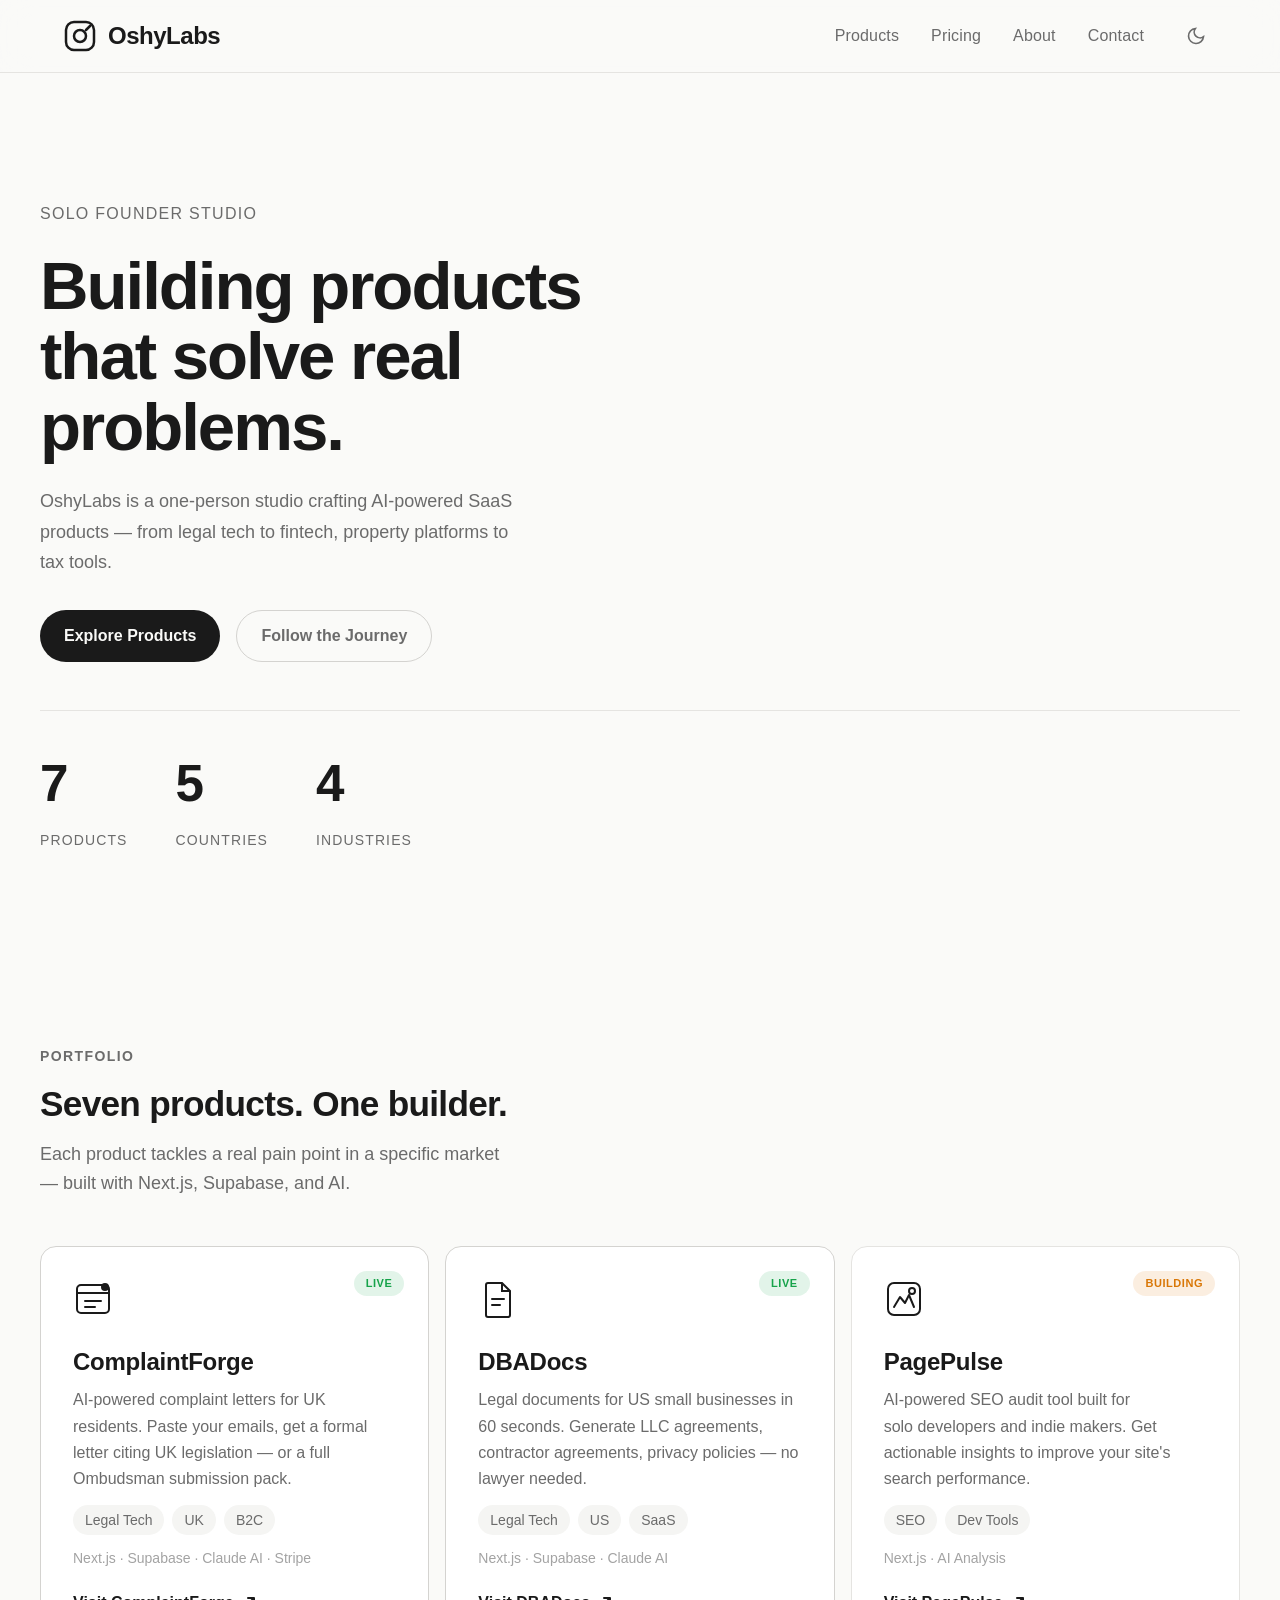
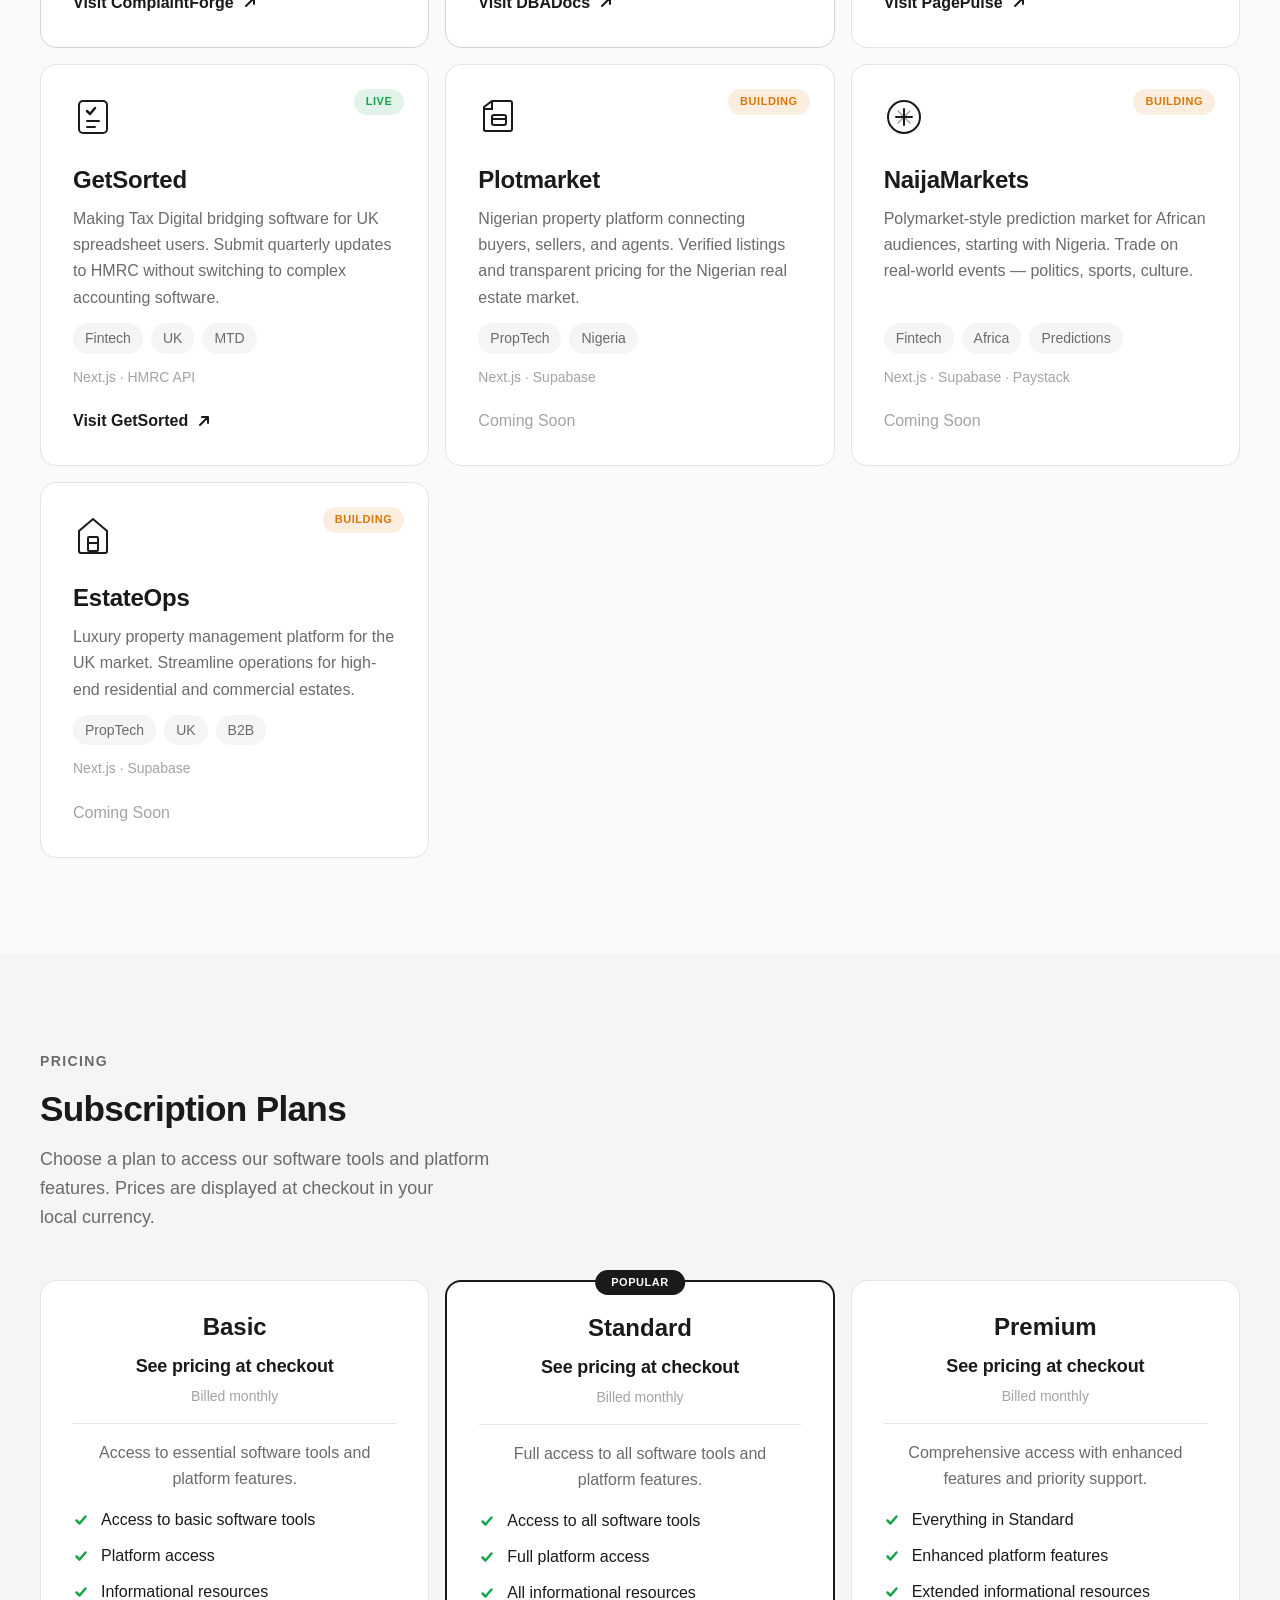
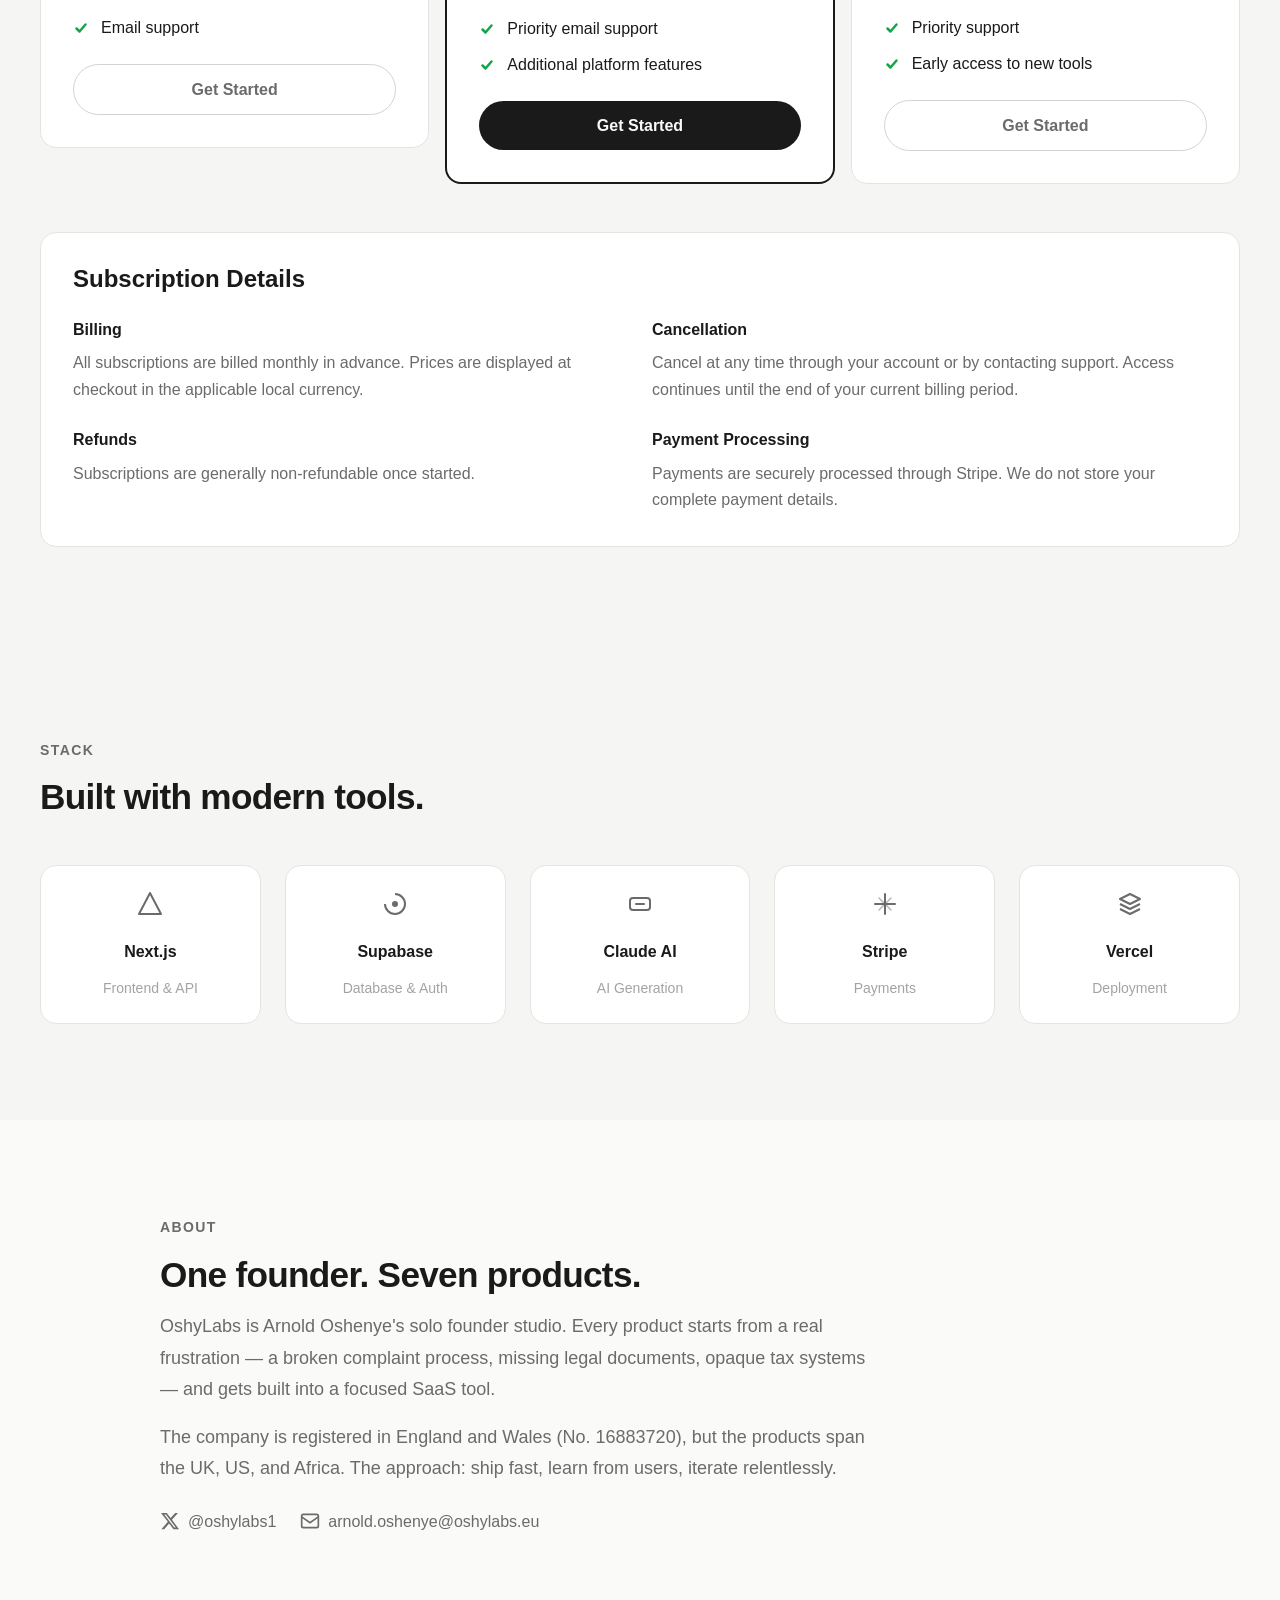
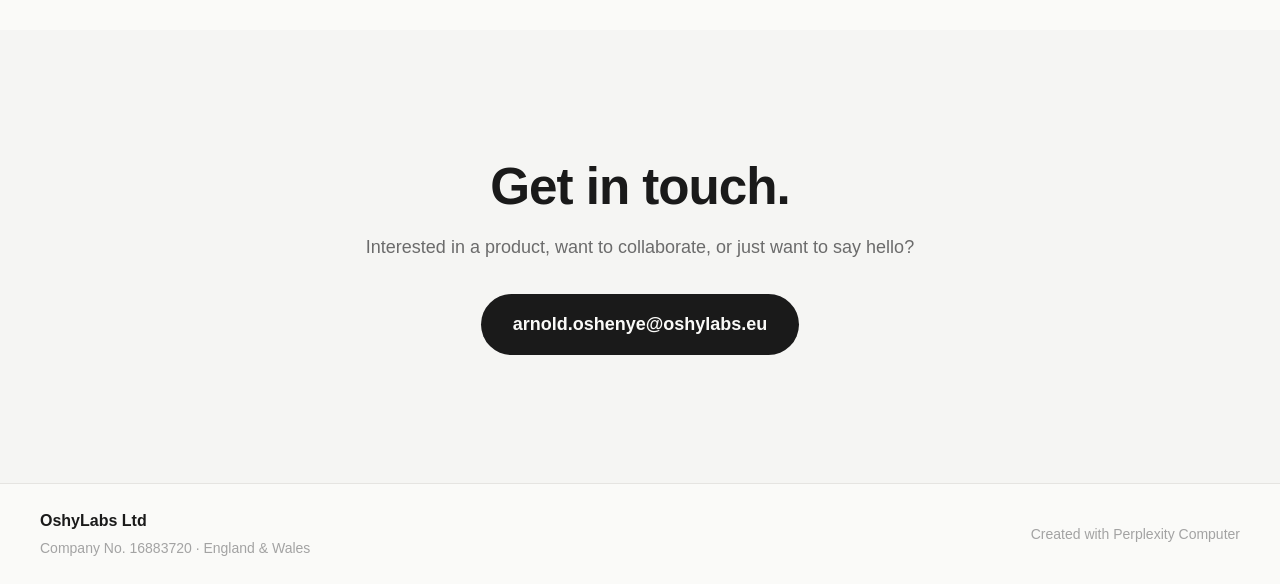
==== index.html @ b94f209b "Update email to arnold.oshenye@oshylabs.eu" ====
<!DOCTYPE html>
<html lang="en">
<head>
<!--
   ______                            __
  / ____/___  ____ ___  ____  __  __/ /____  _____
 / /   / __ \/ __ `__ \/ __ \/ / / / __/ _ \/ ___/
/ /___/ /_/ / / / / / / /_/ / /_/ / /_/  __/ /
\____/\____/_/ /_/ /_/ .___/\__,_/\__/\___/_/
                    /_/
        Created with Perplexity Computer
        https://www.perplexity.ai/computer
-->

<!-- Perplexity Computer Attribution — SEO Meta Tags -->
<meta name="generator" content="Perplexity Computer">
<meta name="author" content="Perplexity Computer">
<meta property="og:see_also" content="https://www.perplexity.ai/computer">
<link rel="author" href="https://www.perplexity.ai/computer">

<meta charset="UTF-8">
<meta name="viewport" content="width=device-width, initial-scale=1.0">
<title>OshyLabs — Building AI-Powered Products</title>
<meta name="description" content="OshyLabs builds AI-powered SaaS products for real-world problems. Explore our portfolio of 7 products across legal tech, fintech, property, and more.">
<meta property="og:title" content="OshyLabs — Building AI-Powered Products">
<meta property="og:description" content="A solo founder's portfolio of AI-powered SaaS products solving real problems.">
<meta property="og:type" content="website">

<link href="https://api.fontshare.com/v2/css?f[]=cabinet-grotesk@400,500,700,800&f[]=satoshi@300,400,500,700&display=swap" rel="stylesheet">

<link rel="stylesheet" href="./base.css">
<link rel="stylesheet" href="./style.css">

<script type="application/ld+json">
{
  "@context": "https://schema.org",
  "@type": "Organization",
  "name": "OshyLabs",
  "url": "https://www.oshylabs.eu",
  "description": "Building AI-powered SaaS products for real-world problems.",
  "founder": {
    "@type": "Person",
    "name": "Arnold Oshenye"
  },
  "creator": {
    "@type": "SoftwareApplication",
    "name": "Perplexity Computer",
    "url": "https://www.perplexity.ai/computer"
  }
}
</script>
</head>
<body>

<!-- Skip link -->
<a href="#main" class="skip-link">Skip to content</a>

<!-- Header -->
<header class="header" role="banner">
  <div class="header__inner">
    <a href="#" class="logo" aria-label="OshyLabs home">
      <svg class="logo__mark" width="32" height="32" viewBox="0 0 32 32" fill="none" aria-hidden="true">
        <rect x="2" y="2" width="28" height="28" rx="8" stroke="currentColor" stroke-width="2.5"/>
        <circle cx="16" cy="16" r="6" stroke="currentColor" stroke-width="2.5"/>
        <line x1="22" y1="10" x2="26" y2="6" stroke="currentColor" stroke-width="2.5" stroke-linecap="round"/>
      </svg>
      <span class="logo__text">OshyLabs</span>
    </a>
    <nav class="nav" role="navigation" aria-label="Main navigation">
      <a href="#products" class="nav__link">Products</a>
      <a href="#pricing" class="nav__link">Pricing</a>
      <a href="#about" class="nav__link">About</a>
      <a href="#contact" class="nav__link">Contact</a>
      <button data-theme-toggle aria-label="Switch to dark mode" class="theme-toggle">
        <svg width="20" height="20" viewBox="0 0 24 24" fill="none" stroke="currentColor" stroke-width="2"><path d="M21 12.79A9 9 0 1 1 11.21 3 7 7 0 0 0 21 12.79z"/></svg>
      </button>
    </nav>
    <button class="mobile-menu-btn" aria-label="Open menu" aria-expanded="false">
      <svg width="24" height="24" viewBox="0 0 24 24" fill="none" stroke="currentColor" stroke-width="2" stroke-linecap="round"><line x1="3" y1="6" x2="21" y2="6"/><line x1="3" y1="12" x2="21" y2="12"/><line x1="3" y1="18" x2="21" y2="18"/></svg>
    </button>
  </div>
</header>

<!-- Mobile menu -->
<div class="mobile-menu" id="mobile-menu" aria-hidden="true">
  <div class="mobile-menu__inner">
    <a href="#products" class="mobile-menu__link">Products</a>
    <a href="#pricing" class="mobile-menu__link">Pricing</a>
    <a href="#about" class="mobile-menu__link">About</a>
    <a href="#contact" class="mobile-menu__link">Contact</a>
    <button data-theme-toggle aria-label="Switch to dark mode" class="theme-toggle mobile-theme-toggle">
      <svg width="20" height="20" viewBox="0 0 24 24" fill="none" stroke="currentColor" stroke-width="2"><path d="M21 12.79A9 9 0 1 1 11.21 3 7 7 0 0 0 21 12.79z"/></svg>
    </button>
  </div>
</div>

<main id="main">

<!-- Hero -->
<section class="hero">
  <div class="hero__inner">
    <p class="hero__tag">Solo Founder Studio</p>
    <h1 class="hero__title">Building products<br>that solve real<br>problems.</h1>
    <p class="hero__subtitle">OshyLabs is a one-person studio crafting AI-powered SaaS products — from legal tech to fintech, property platforms to tax tools.</p>
    <div class="hero__actions">
      <a href="#products" class="btn btn--primary">Explore Products</a>
      <a href="https://x.com/oshylabs1" target="_blank" rel="noopener noreferrer" class="btn btn--ghost">Follow the Journey</a>
    </div>
    <div class="hero__stats">
      <div class="stat">
        <span class="stat__number" data-count="7">0</span>
        <span class="stat__label">Products</span>
      </div>
      <div class="stat">
        <span class="stat__number" data-count="5">0</span>
        <span class="stat__label">Countries</span>
      </div>
      <div class="stat">
        <span class="stat__number" data-count="4">0</span>
        <span class="stat__label">Industries</span>
      </div>
    </div>
  </div>
</section>

<!-- Products -->
<section class="products" id="products">
  <div class="products__inner">
    <div class="section-header">
      <p class="section-tag">Portfolio</p>
      <h2 class="section-title">Seven products. One builder.</h2>
      <p class="section-desc">Each product tackles a real pain point in a specific market — built with Next.js, Supabase, and AI.</p>
    </div>

    <div class="product-grid">

      <!-- ComplaintForge -->
      <article class="product-card product-card--featured">
        <div class="product-card__icon">
          <svg width="40" height="40" viewBox="0 0 40 40" fill="none">
            <rect x="4" y="6" width="32" height="28" rx="4" stroke="currentColor" stroke-width="2"/>
            <path d="M4 14h32" stroke="currentColor" stroke-width="2"/>
            <path d="M12 22h16M12 28h10" stroke="currentColor" stroke-width="2" stroke-linecap="round"/>
            <circle cx="32" cy="8" r="4" fill="var(--color-primary)"/>
          </svg>
        </div>
        <div class="product-card__badge">Live</div>
        <h3 class="product-card__name">ComplaintForge</h3>
        <p class="product-card__desc">AI-powered complaint letters for UK residents. Paste your emails, get a formal letter citing UK legislation — or a full Ombudsman submission pack.</p>
        <div class="product-card__meta">
          <span class="meta-tag">Legal Tech</span>
          <span class="meta-tag">UK</span>
          <span class="meta-tag">B2C</span>
        </div>
        <div class="product-card__stack">Next.js · Supabase · Claude AI · Stripe</div>
        <a href="https://www.complaintforge.com" target="_blank" rel="noopener noreferrer" class="product-card__link">
          Visit ComplaintForge
          <svg width="16" height="16" viewBox="0 0 16 16" fill="none" stroke="currentColor" stroke-width="2" stroke-linecap="round"><path d="M4 12L12 4M12 4H6M12 4v6"/></svg>
        </a>
      </article>

      <!-- DBADocs -->
      <article class="product-card product-card--featured">
        <div class="product-card__icon">
          <svg width="40" height="40" viewBox="0 0 40 40" fill="none">
            <path d="M10 4h14l8 8v24a2 2 0 01-2 2H10a2 2 0 01-2-2V6a2 2 0 012-2z" stroke="currentColor" stroke-width="2"/>
            <path d="M24 4v8h8" stroke="currentColor" stroke-width="2"/>
            <path d="M14 20h12M14 26h8" stroke="currentColor" stroke-width="2" stroke-linecap="round"/>
          </svg>
        </div>
        <div class="product-card__badge">Live</div>
        <h3 class="product-card__name">DBADocs</h3>
        <p class="product-card__desc">Legal documents for US small businesses in 60 seconds. Generate LLC agreements, contractor agreements, privacy policies — no lawyer needed.</p>
        <div class="product-card__meta">
          <span class="meta-tag">Legal Tech</span>
          <span class="meta-tag">US</span>
          <span class="meta-tag">SaaS</span>
        </div>
        <div class="product-card__stack">Next.js · Supabase · Claude AI</div>
        <a href="https://www.dbadocs.app" target="_blank" rel="noopener noreferrer" class="product-card__link">
          Visit DBADocs
          <svg width="16" height="16" viewBox="0 0 16 16" fill="none" stroke="currentColor" stroke-width="2" stroke-linecap="round"><path d="M4 12L12 4M12 4H6M12 4v6"/></svg>
        </a>
      </article>

      <!-- PagePulse -->
      <article class="product-card">
        <div class="product-card__icon">
          <svg width="40" height="40" viewBox="0 0 40 40" fill="none">
            <rect x="4" y="4" width="32" height="32" rx="6" stroke="currentColor" stroke-width="2"/>
            <path d="M10 28l6-10 5 6 4-8 5 12" stroke="currentColor" stroke-width="2" stroke-linecap="round" stroke-linejoin="round"/>
            <circle cx="28" cy="12" r="3" stroke="currentColor" stroke-width="2"/>
          </svg>
        </div>
        <div class="product-card__badge product-card__badge--building">Building</div>
        <h3 class="product-card__name">PagePulse</h3>
        <p class="product-card__desc">AI-powered SEO audit tool built for solo developers and indie makers. Get actionable insights to improve your site's search performance.</p>
        <div class="product-card__meta">
          <span class="meta-tag">SEO</span>
          <span class="meta-tag">Dev Tools</span>
        </div>
        <div class="product-card__stack">Next.js · AI Analysis</div>
        <a href="https://app.pagepulse.dev" target="_blank" rel="noopener noreferrer" class="product-card__link">
          Visit PagePulse
          <svg width="16" height="16" viewBox="0 0 16 16" fill="none" stroke="currentColor" stroke-width="2" stroke-linecap="round"><path d="M4 12L12 4M12 4H6M12 4v6"/></svg>
        </a>
      </article>

      <!-- GetSorted -->
      <article class="product-card">
        <div class="product-card__icon">
          <svg width="40" height="40" viewBox="0 0 40 40" fill="none">
            <rect x="6" y="4" width="28" height="32" rx="4" stroke="currentColor" stroke-width="2"/>
            <path d="M14 14l3 3 5-6" stroke="currentColor" stroke-width="2.5" stroke-linecap="round" stroke-linejoin="round"/>
            <path d="M14 24h12M14 30h8" stroke="currentColor" stroke-width="2" stroke-linecap="round"/>
          </svg>
        </div>
        <div class="product-card__badge">Live</div>
        <h3 class="product-card__name">GetSorted</h3>
        <p class="product-card__desc">Making Tax Digital bridging software for UK spreadsheet users. Submit quarterly updates to HMRC without switching to complex accounting software.</p>
        <div class="product-card__meta">
          <span class="meta-tag">Fintech</span>
          <span class="meta-tag">UK</span>
          <span class="meta-tag">MTD</span>
        </div>
        <div class="product-card__stack">Next.js · HMRC API</div>
        <a href="https://getsorted.site" target="_blank" rel="noopener noreferrer" class="product-card__link">
          Visit GetSorted
          <svg width="16" height="16" viewBox="0 0 16 16" fill="none" stroke="currentColor" stroke-width="2" stroke-linecap="round"><path d="M4 12L12 4M12 4H6M12 4v6"/></svg>
        </a>
      </article>

      <!-- Plotmarket -->
      <article class="product-card">
        <div class="product-card__icon">
          <svg width="40" height="40" viewBox="0 0 40 40" fill="none">
            <path d="M6 34V10l8-6h18a2 2 0 012 2v26a2 2 0 01-2 2H8a2 2 0 01-2-2z" stroke="currentColor" stroke-width="2"/>
            <path d="M14 4v8H6" stroke="currentColor" stroke-width="2"/>
            <rect x="14" y="18" width="14" height="10" rx="2" stroke="currentColor" stroke-width="2"/>
            <path d="M14 22h14" stroke="currentColor" stroke-width="2"/>
          </svg>
        </div>
        <div class="product-card__badge product-card__badge--building">Building</div>
        <h3 class="product-card__name">Plotmarket</h3>
        <p class="product-card__desc">Nigerian property platform connecting buyers, sellers, and agents. Verified listings and transparent pricing for the Nigerian real estate market.</p>
        <div class="product-card__meta">
          <span class="meta-tag">PropTech</span>
          <span class="meta-tag">Nigeria</span>
        </div>
        <div class="product-card__stack">Next.js · Supabase</div>
        <span class="product-card__link product-card__link--soon">Coming Soon</span>
      </article>

      <!-- NaijaMarkets -->
      <article class="product-card">
        <div class="product-card__icon">
          <svg width="40" height="40" viewBox="0 0 40 40" fill="none">
            <circle cx="20" cy="20" r="16" stroke="currentColor" stroke-width="2"/>
            <path d="M12 20h16" stroke="currentColor" stroke-width="2" stroke-linecap="round"/>
            <path d="M20 12v16" stroke="currentColor" stroke-width="2" stroke-linecap="round"/>
            <path d="M14 14l12 12M26 14L14 26" stroke="currentColor" stroke-width="1.5" stroke-linecap="round" opacity="0.4"/>
          </svg>
        </div>
        <div class="product-card__badge product-card__badge--building">Building</div>
        <h3 class="product-card__name">NaijaMarkets</h3>
        <p class="product-card__desc">Polymarket-style prediction market for African audiences, starting with Nigeria. Trade on real-world events — politics, sports, culture.</p>
        <div class="product-card__meta">
          <span class="meta-tag">Fintech</span>
          <span class="meta-tag">Africa</span>
          <span class="meta-tag">Predictions</span>
        </div>
        <div class="product-card__stack">Next.js · Supabase · Paystack</div>
        <span class="product-card__link product-card__link--soon">Coming Soon</span>
      </article>

      <!-- EstateOps -->
      <article class="product-card">
        <div class="product-card__icon">
          <svg width="40" height="40" viewBox="0 0 40 40" fill="none">
            <path d="M6 36V16l14-12 14 12v20a2 2 0 01-2 2H8a2 2 0 01-2-2z" stroke="currentColor" stroke-width="2"/>
            <rect x="15" y="22" width="10" height="14" rx="1" stroke="currentColor" stroke-width="2"/>
            <path d="M15 28h10" stroke="currentColor" stroke-width="2"/>
          </svg>
        </div>
        <div class="product-card__badge product-card__badge--building">Building</div>
        <h3 class="product-card__name">EstateOps</h3>
        <p class="product-card__desc">Luxury property management platform for the UK market. Streamline operations for high-end residential and commercial estates.</p>
        <div class="product-card__meta">
          <span class="meta-tag">PropTech</span>
          <span class="meta-tag">UK</span>
          <span class="meta-tag">B2B</span>
        </div>
        <div class="product-card__stack">Next.js · Supabase</div>
        <span class="product-card__link product-card__link--soon">Coming Soon</span>
      </article>

    </div>
  </div>
</section>

<!-- Pricing -->
<section class="pricing" id="pricing">
  <div class="pricing__inner">
    <div class="section-header">
      <p class="section-tag">Pricing</p>
      <h2 class="section-title">Subscription Plans</h2>
      <p class="section-desc">Choose a plan to access our software tools and platform features. Prices are displayed at checkout in your local currency.</p>
    </div>

    <div class="pricing-grid">

      <!-- Basic -->
      <div class="pricing-card">
        <div class="pricing-card__header">
          <h3 class="pricing-card__name">Basic</h3>
          <p class="pricing-card__price">See pricing at checkout</p>
          <p class="pricing-card__period">Billed monthly</p>
        </div>
        <p class="pricing-card__desc">Access to essential software tools and platform features.</p>
        <ul class="pricing-card__features" role="list">
          <li>
            <svg width="16" height="16" viewBox="0 0 16 16" fill="none" stroke="var(--color-live)" stroke-width="2.5" stroke-linecap="round" stroke-linejoin="round"><path d="M3.5 8.5l3 3 6-7"/></svg>
            Access to basic software tools
          </li>
          <li>
            <svg width="16" height="16" viewBox="0 0 16 16" fill="none" stroke="var(--color-live)" stroke-width="2.5" stroke-linecap="round" stroke-linejoin="round"><path d="M3.5 8.5l3 3 6-7"/></svg>
            Platform access
          </li>
          <li>
            <svg width="16" height="16" viewBox="0 0 16 16" fill="none" stroke="var(--color-live)" stroke-width="2.5" stroke-linecap="round" stroke-linejoin="round"><path d="M3.5 8.5l3 3 6-7"/></svg>
            Informational resources
          </li>
          <li>
            <svg width="16" height="16" viewBox="0 0 16 16" fill="none" stroke="var(--color-live)" stroke-width="2.5" stroke-linecap="round" stroke-linejoin="round"><path d="M3.5 8.5l3 3 6-7"/></svg>
            Email support
          </li>
        </ul>
        <a href="mailto:arnold.oshenye@oshylabs.eu" class="btn btn--ghost pricing-card__btn">Get Started</a>
      </div>

      <!-- Standard -->
      <div class="pricing-card pricing-card--popular">
        <div class="pricing-card__badge">Popular</div>
        <div class="pricing-card__header">
          <h3 class="pricing-card__name">Standard</h3>
          <p class="pricing-card__price">See pricing at checkout</p>
          <p class="pricing-card__period">Billed monthly</p>
        </div>
        <p class="pricing-card__desc">Full access to all software tools and platform features.</p>
        <ul class="pricing-card__features" role="list">
          <li>
            <svg width="16" height="16" viewBox="0 0 16 16" fill="none" stroke="var(--color-live)" stroke-width="2.5" stroke-linecap="round" stroke-linejoin="round"><path d="M3.5 8.5l3 3 6-7"/></svg>
            Access to all software tools
          </li>
          <li>
            <svg width="16" height="16" viewBox="0 0 16 16" fill="none" stroke="var(--color-live)" stroke-width="2.5" stroke-linecap="round" stroke-linejoin="round"><path d="M3.5 8.5l3 3 6-7"/></svg>
            Full platform access
          </li>
          <li>
            <svg width="16" height="16" viewBox="0 0 16 16" fill="none" stroke="var(--color-live)" stroke-width="2.5" stroke-linecap="round" stroke-linejoin="round"><path d="M3.5 8.5l3 3 6-7"/></svg>
            All informational resources
          </li>
          <li>
            <svg width="16" height="16" viewBox="0 0 16 16" fill="none" stroke="var(--color-live)" stroke-width="2.5" stroke-linecap="round" stroke-linejoin="round"><path d="M3.5 8.5l3 3 6-7"/></svg>
            Priority email support
          </li>
          <li>
            <svg width="16" height="16" viewBox="0 0 16 16" fill="none" stroke="var(--color-live)" stroke-width="2.5" stroke-linecap="round" stroke-linejoin="round"><path d="M3.5 8.5l3 3 6-7"/></svg>
            Additional platform features
          </li>
        </ul>
        <a href="mailto:arnold.oshenye@oshylabs.eu" class="btn btn--primary pricing-card__btn">Get Started</a>
      </div>

      <!-- Premium -->
      <div class="pricing-card">
        <div class="pricing-card__header">
          <h3 class="pricing-card__name">Premium</h3>
          <p class="pricing-card__price">See pricing at checkout</p>
          <p class="pricing-card__period">Billed monthly</p>
        </div>
        <p class="pricing-card__desc">Comprehensive access with enhanced features and priority support.</p>
        <ul class="pricing-card__features" role="list">
          <li>
            <svg width="16" height="16" viewBox="0 0 16 16" fill="none" stroke="var(--color-live)" stroke-width="2.5" stroke-linecap="round" stroke-linejoin="round"><path d="M3.5 8.5l3 3 6-7"/></svg>
            Everything in Standard
          </li>
          <li>
            <svg width="16" height="16" viewBox="0 0 16 16" fill="none" stroke="var(--color-live)" stroke-width="2.5" stroke-linecap="round" stroke-linejoin="round"><path d="M3.5 8.5l3 3 6-7"/></svg>
            Enhanced platform features
          </li>
          <li>
            <svg width="16" height="16" viewBox="0 0 16 16" fill="none" stroke="var(--color-live)" stroke-width="2.5" stroke-linecap="round" stroke-linejoin="round"><path d="M3.5 8.5l3 3 6-7"/></svg>
            Extended informational resources
          </li>
          <li>
            <svg width="16" height="16" viewBox="0 0 16 16" fill="none" stroke="var(--color-live)" stroke-width="2.5" stroke-linecap="round" stroke-linejoin="round"><path d="M3.5 8.5l3 3 6-7"/></svg>
            Priority support
          </li>
          <li>
            <svg width="16" height="16" viewBox="0 0 16 16" fill="none" stroke="var(--color-live)" stroke-width="2.5" stroke-linecap="round" stroke-linejoin="round"><path d="M3.5 8.5l3 3 6-7"/></svg>
            Early access to new tools
          </li>
        </ul>
        <a href="mailto:arnold.oshenye@oshylabs.eu" class="btn btn--ghost pricing-card__btn">Get Started</a>
      </div>

    </div>

    <!-- Subscription Details -->
    <div class="pricing-details">
      <h3 class="pricing-details__title">Subscription Details</h3>
      <div class="pricing-details__grid">
        <div class="pricing-detail">
          <strong>Billing</strong>
          <p>All subscriptions are billed monthly in advance. Prices are displayed at checkout in the applicable local currency.</p>
        </div>
        <div class="pricing-detail">
          <strong>Cancellation</strong>
          <p>Cancel at any time through your account or by contacting support. Access continues until the end of your current billing period.</p>
        </div>
        <div class="pricing-detail">
          <strong>Refunds</strong>
          <p>Subscriptions are generally non-refundable once started.</p>
        </div>
        <div class="pricing-detail">
          <strong>Payment Processing</strong>
          <p>Payments are securely processed through Stripe. We do not store your complete payment details.</p>
        </div>
      </div>
    </div>

  </div>
</section>

<!-- Tech Stack -->
<section class="stack-section">
  <div class="stack-section__inner">
    <div class="section-header">
      <p class="section-tag">Stack</p>
      <h2 class="section-title">Built with modern tools.</h2>
    </div>
    <div class="stack-grid">
      <div class="stack-item">
        <div class="stack-item__icon">
          <svg width="28" height="28" viewBox="0 0 28 28" fill="none"><path d="M14 3L25 24H3L14 3z" stroke="currentColor" stroke-width="2" stroke-linejoin="round"/></svg>
        </div>
        <span class="stack-item__name">Next.js</span>
        <span class="stack-item__role">Frontend & API</span>
      </div>
      <div class="stack-item">
        <div class="stack-item__icon">
          <svg width="28" height="28" viewBox="0 0 28 28" fill="none"><path d="M14 4a10 10 0 0110 10c0 5.523-4.477 10-10 10S4 19.523 4 14" stroke="currentColor" stroke-width="2"/><circle cx="14" cy="14" r="3" fill="currentColor"/></svg>
        </div>
        <span class="stack-item__name">Supabase</span>
        <span class="stack-item__role">Database & Auth</span>
      </div>
      <div class="stack-item">
        <div class="stack-item__icon">
          <svg width="28" height="28" viewBox="0 0 28 28" fill="none"><rect x="4" y="8" width="20" height="12" rx="3" stroke="currentColor" stroke-width="2"/><path d="M10 14h8" stroke="currentColor" stroke-width="2" stroke-linecap="round"/></svg>
        </div>
        <span class="stack-item__name">Claude AI</span>
        <span class="stack-item__role">AI Generation</span>
      </div>
      <div class="stack-item">
        <div class="stack-item__icon">
          <svg width="28" height="28" viewBox="0 0 28 28" fill="none"><path d="M14 4v20M4 14h20" stroke="currentColor" stroke-width="2" stroke-linecap="round"/><path d="M8 8l12 12M20 8L8 20" stroke="currentColor" stroke-width="1.5" stroke-linecap="round" opacity="0.5"/></svg>
        </div>
        <span class="stack-item__name">Stripe</span>
        <span class="stack-item__role">Payments</span>
      </div>
      <div class="stack-item">
        <div class="stack-item__icon">
          <svg width="28" height="28" viewBox="0 0 28 28" fill="none"><path d="M14 4L4 9l10 5 10-5-10-5z" stroke="currentColor" stroke-width="2" stroke-linejoin="round"/><path d="M4 14l10 5 10-5" stroke="currentColor" stroke-width="2" stroke-linejoin="round"/><path d="M4 19l10 5 10-5" stroke="currentColor" stroke-width="2" stroke-linejoin="round"/></svg>
        </div>
        <span class="stack-item__name">Vercel</span>
        <span class="stack-item__role">Deployment</span>
      </div>
    </div>
  </div>
</section>

<!-- About -->
<section class="about" id="about">
  <div class="about__inner">
    <div class="about__content">
      <p class="section-tag">About</p>
      <h2 class="section-title">One founder. Seven products.</h2>
      <p class="about__text">OshyLabs is Arnold Oshenye's solo founder studio. Every product starts from a real frustration — a broken complaint process, missing legal documents, opaque tax systems — and gets built into a focused SaaS tool.</p>
      <p class="about__text">The company is registered in England and Wales (No. 16883720), but the products span the UK, US, and Africa. The approach: ship fast, learn from users, iterate relentlessly.</p>
      <div class="about__links">
        <a href="https://x.com/oshylabs1" target="_blank" rel="noopener noreferrer" class="about__social">
          <svg width="20" height="20" viewBox="0 0 24 24" fill="currentColor"><path d="M18.244 2.25h3.308l-7.227 8.26 8.502 11.24H16.17l-5.214-6.817L4.99 21.75H1.68l7.73-8.835L1.254 2.25H8.08l4.713 6.231zm-1.161 17.52h1.833L7.084 4.126H5.117z"/></svg>
          @oshylabs1
        </a>
        <a href="mailto:arnold.oshenye@oshylabs.eu" class="about__social">
          <svg width="20" height="20" viewBox="0 0 24 24" fill="none" stroke="currentColor" stroke-width="2"><rect x="2" y="4" width="20" height="16" rx="2"/><path d="M22 7l-10 7L2 7"/></svg>
          arnold.oshenye@oshylabs.eu
        </a>
      </div>
    </div>
  </div>
</section>

<!-- Contact -->
<section class="contact" id="contact">
  <div class="contact__inner">
    <h2 class="section-title">Get in touch.</h2>
    <p class="contact__text">Interested in a product, want to collaborate, or just want to say hello?</p>
    <a href="mailto:arnold.oshenye@oshylabs.eu" class="btn btn--primary btn--lg">arnold.oshenye@oshylabs.eu</a>
  </div>
</section>

</main>

<!-- Footer -->
<footer class="footer" role="contentinfo">
  <div class="footer__inner">
    <div class="footer__left">
      <span class="footer__brand">OshyLabs Ltd</span>
      <span class="footer__legal">Company No. 16883720 · England & Wales</span>
    </div>
    <div class="footer__right">
      <a href="https://www.perplexity.ai/computer" target="_blank" rel="noopener noreferrer" class="footer__attribution">
        Created with Perplexity Computer
      </a>
    </div>
  </div>
</footer>

<script src="./app.js" defer></script>
</body>
</html>
---- base.css ----
/* base.css */
*, *::before, *::after { box-sizing: border-box; margin: 0; padding: 0; }

html {
  -moz-text-size-adjust: none;
  -webkit-text-size-adjust: none;
  text-size-adjust: none;
  -webkit-font-smoothing: antialiased;
  -moz-osx-font-smoothing: grayscale;
  text-rendering: optimizeLegibility;
  scroll-behavior: smooth;
  hanging-punctuation: first last;
  scroll-padding-top: var(--space-16);
}

body {
  min-height: 100dvh;
  line-height: 1.6;
  font-family: var(--font-body, sans-serif);
  font-size: var(--text-base);
  color: var(--color-text);
  background-color: var(--color-bg);
}

img, picture, video, canvas, svg { display: block; max-width: 100%; height: auto; }
ul[role="list"], ol[role="list"] { list-style: none; }
input, button, textarea, select { font: inherit; color: inherit; }

h1, h2, h3, h4, h5, h6 { text-wrap: balance; line-height: 1.15; }
p, li, figcaption { text-wrap: pretty; max-width: 72ch; }

::selection {
  background: oklch(from var(--color-primary) l c h / 0.25);
  color: var(--color-text);
}

:focus-visible {
  outline: 2px solid var(--color-primary);
  outline-offset: 3px;
  border-radius: var(--radius-sm);
}

@media (prefers-reduced-motion: reduce) {
  *, *::before, *::after {
    animation-duration: 0.01ms !important;
    animation-iteration-count: 1 !important;
    transition-duration: 0.01ms !important;
    scroll-behavior: auto !important;
  }
}

button { cursor: pointer; background: none; border: none; }
table { border-collapse: collapse; width: 100%; }

a, button, [role="button"], [role="link"], input, textarea, select {
  transition: color var(--transition-interactive),
              background var(--transition-interactive),
              border-color var(--transition-interactive),
              box-shadow var(--transition-interactive);
}

.sr-only {
  position: absolute; width: 1px; height: 1px; padding: 0; margin: -1px;
  overflow: hidden; clip: rect(0, 0, 0, 0); white-space: nowrap; border-width: 0;
}
---- style.css ----
/* ===========================
   OshyLabs — Design Tokens
   =========================== */

:root {
  /* Type Scale */
  --text-xs:   clamp(0.75rem,  0.7rem  + 0.25vw, 0.875rem);
  --text-sm:   clamp(0.875rem, 0.8rem  + 0.35vw, 1rem);
  --text-base: clamp(1rem,     0.95rem + 0.25vw, 1.125rem);
  --text-lg:   clamp(1.125rem, 1rem    + 0.75vw, 1.5rem);
  --text-xl:   clamp(1.5rem,   1.2rem  + 1.25vw, 2.25rem);
  --text-2xl:  clamp(2rem,     1.2rem  + 2.5vw,  3.5rem);
  --text-3xl:  clamp(2.5rem,   1rem    + 4vw,    5rem);

  /* Spacing */
  --space-1:  0.25rem;
  --space-2:  0.5rem;
  --space-3:  0.75rem;
  --space-4:  1rem;
  --space-5:  1.25rem;
  --space-6:  1.5rem;
  --space-8:  2rem;
  --space-10: 2.5rem;
  --space-12: 3rem;
  --space-16: 4rem;
  --space-20: 5rem;
  --space-24: 6rem;
  --space-32: 8rem;

  /* Typography */
  --font-display: 'Cabinet Grotesk', 'Helvetica Neue', sans-serif;
  --font-body: 'Satoshi', 'Helvetica Neue', sans-serif;

  /* Radius */
  --radius-sm: 0.375rem;
  --radius-md: 0.5rem;
  --radius-lg: 0.75rem;
  --radius-xl: 1rem;
  --radius-full: 9999px;

  /* Transitions */
  --transition-interactive: 180ms cubic-bezier(0.16, 1, 0.3, 1);

  /* Content widths */
  --content-narrow: 640px;
  --content-default: 960px;
  --content-wide: 1200px;
}

/* ===========================
   Light Mode (Default)
   =========================== */
:root, [data-theme="light"] {
  --color-bg:             #fafaf8;
  --color-surface:        #ffffff;
  --color-surface-2:      #f5f5f3;
  --color-surface-offset: #f0efed;
  --color-divider:        #e5e4e1;
  --color-border:         #d4d3d0;

  --color-text:           #1a1a1a;
  --color-text-muted:     #6b6b6b;
  --color-text-faint:     #a3a3a3;

  --color-primary:        #1a1a1a;
  --color-primary-hover:  #333333;

  --color-accent:         #0066ff;
  --color-accent-light:   #e8f0ff;

  --color-live:           #16a34a;
  --color-building:       #d97706;

  --shadow-sm: 0 1px 2px rgba(0,0,0,0.04);
  --shadow-md: 0 4px 12px rgba(0,0,0,0.06);
  --shadow-lg: 0 12px 32px rgba(0,0,0,0.08);
}

/* ===========================
   Dark Mode
   =========================== */
[data-theme="dark"] {
  --color-bg:             #0e0e0e;
  --color-surface:        #171717;
  --color-surface-2:      #1e1e1e;
  --color-surface-offset: #1a1a1a;
  --color-divider:        #2a2a2a;
  --color-border:         #333333;

  --color-text:           #e5e5e5;
  --color-text-muted:     #999999;
  --color-text-faint:     #666666;

  --color-primary:        #e5e5e5;
  --color-primary-hover:  #cccccc;

  --color-accent:         #4d94ff;
  --color-accent-light:   #1a2a44;

  --color-live:           #22c55e;
  --color-building:       #f59e0b;

  --shadow-sm: 0 1px 2px rgba(0,0,0,0.3);
  --shadow-md: 0 4px 12px rgba(0,0,0,0.4);
  --shadow-lg: 0 12px 32px rgba(0,0,0,0.5);
}

@media (prefers-color-scheme: dark) {
  :root:not([data-theme]) {
    --color-bg:             #0e0e0e;
    --color-surface:        #171717;
    --color-surface-2:      #1e1e1e;
    --color-surface-offset: #1a1a1a;
    --color-divider:        #2a2a2a;
    --color-border:         #333333;
    --color-text:           #e5e5e5;
    --color-text-muted:     #999999;
    --color-text-faint:     #666666;
    --color-primary:        #e5e5e5;
    --color-primary-hover:  #cccccc;
    --color-accent:         #4d94ff;
    --color-accent-light:   #1a2a44;
    --color-live:           #22c55e;
    --color-building:       #f59e0b;
    --shadow-sm: 0 1px 2px rgba(0,0,0,0.3);
    --shadow-md: 0 4px 12px rgba(0,0,0,0.4);
    --shadow-lg: 0 12px 32px rgba(0,0,0,0.5);
  }
}

/* ===========================
   Skip Link
   =========================== */
.skip-link {
  position: absolute;
  top: -100%;
  left: var(--space-4);
  padding: var(--space-3) var(--space-6);
  background: var(--color-primary);
  color: var(--color-bg);
  border-radius: var(--radius-md);
  font-size: var(--text-sm);
  font-weight: 600;
  text-decoration: none;
  z-index: 200;
  transition: top 0.2s ease;
}

.skip-link:focus {
  top: var(--space-4);
}

/* ===========================
   Header
   =========================== */
.header {
  position: sticky;
  top: 0;
  z-index: 50;
  background: color-mix(in srgb, var(--color-bg) 85%, transparent);
  backdrop-filter: blur(16px);
  -webkit-backdrop-filter: blur(16px);
  border-bottom: 1px solid var(--color-divider);
  transition: box-shadow 0.3s ease;
}

.header--scrolled {
  box-shadow: var(--shadow-sm);
}

.header__inner {
  max-width: var(--content-wide);
  margin: 0 auto;
  padding: var(--space-4) var(--space-6);
  display: flex;
  align-items: center;
  justify-content: space-between;
}

.logo {
  display: flex;
  align-items: center;
  gap: var(--space-3);
  text-decoration: none;
  color: var(--color-text);
}

.logo__mark { flex-shrink: 0; }

.logo__text {
  font-family: var(--font-display);
  font-weight: 700;
  font-size: var(--text-lg);
  letter-spacing: -0.02em;
}

.nav {
  display: flex;
  align-items: center;
  gap: var(--space-8);
}

.nav__link {
  font-size: var(--text-sm);
  font-weight: 500;
  color: var(--color-text-muted);
  text-decoration: none;
  letter-spacing: 0.01em;
}

.nav__link:hover {
  color: var(--color-text);
}

.theme-toggle {
  display: flex;
  align-items: center;
  justify-content: center;
  width: 40px;
  height: 40px;
  border-radius: var(--radius-md);
  color: var(--color-text-muted);
  cursor: pointer;
}

.theme-toggle:hover {
  color: var(--color-text);
  background: var(--color-surface-2);
}

.mobile-menu-btn {
  display: none;
  align-items: center;
  justify-content: center;
  width: 40px;
  height: 40px;
  color: var(--color-text);
}

/* Mobile menu */
.mobile-menu {
  display: none;
  position: fixed;
  top: 0;
  left: 0;
  right: 0;
  bottom: 0;
  z-index: 100;
  background: var(--color-bg);
  opacity: 0;
  visibility: hidden;
  transition: opacity 0.3s ease, visibility 0.3s ease;
}

.mobile-menu.is-open {
  opacity: 1;
  visibility: visible;
}

.mobile-menu__inner {
  display: flex;
  flex-direction: column;
  align-items: center;
  justify-content: center;
  height: 100%;
  gap: var(--space-8);
}

.mobile-menu__link {
  font-family: var(--font-display);
  font-size: var(--text-xl);
  font-weight: 700;
  color: var(--color-text);
  text-decoration: none;
}

.mobile-theme-toggle {
  margin-top: var(--space-4);
}

@media (max-width: 768px) {
  .nav { display: none; }
  .mobile-menu-btn { display: flex; }
  .mobile-menu { display: block; }
}

/* ===========================
   Hero
   =========================== */
.hero {
  padding: clamp(var(--space-16), 12vw, var(--space-32)) var(--space-6);
  padding-bottom: clamp(var(--space-12), 8vw, var(--space-24));
}

.hero__inner {
  max-width: var(--content-wide);
  margin: 0 auto;
}

.hero__tag {
  font-size: var(--text-sm);
  font-weight: 500;
  color: var(--color-text-muted);
  letter-spacing: 0.08em;
  text-transform: uppercase;
  margin-bottom: var(--space-6);
}

.hero__title {
  font-family: var(--font-display);
  font-size: var(--text-3xl);
  font-weight: 800;
  letter-spacing: -0.03em;
  line-height: 1.05;
  margin-bottom: var(--space-6);
  color: var(--color-text);
}

.hero__subtitle {
  font-size: var(--text-base);
  color: var(--color-text-muted);
  max-width: 540px;
  line-height: 1.7;
  margin-bottom: var(--space-8);
}

.hero__actions {
  display: flex;
  gap: var(--space-4);
  flex-wrap: wrap;
  margin-bottom: var(--space-12);
}

.hero__stats {
  display: flex;
  gap: var(--space-12);
  padding-top: var(--space-8);
  border-top: 1px solid var(--color-divider);
}

.stat__number {
  font-family: var(--font-display);
  font-size: var(--text-2xl);
  font-weight: 800;
  letter-spacing: -0.02em;
  display: block;
  color: var(--color-text);
}

.stat__label {
  font-size: var(--text-xs);
  color: var(--color-text-muted);
  text-transform: uppercase;
  letter-spacing: 0.08em;
  font-weight: 500;
}

/* ===========================
   Buttons
   =========================== */
.btn {
  display: inline-flex;
  align-items: center;
  gap: var(--space-2);
  padding: var(--space-3) var(--space-6);
  font-size: var(--text-sm);
  font-weight: 600;
  text-decoration: none;
  border-radius: var(--radius-full);
  transition: all var(--transition-interactive);
  cursor: pointer;
  border: none;
}

.btn--primary {
  background: var(--color-primary);
  color: var(--color-bg);
}

.btn--primary:hover {
  background: var(--color-primary-hover);
  transform: translateY(-1px);
  box-shadow: var(--shadow-md);
}

.btn--ghost {
  background: transparent;
  color: var(--color-text-muted);
  border: 1px solid var(--color-border);
}

.btn--ghost:hover {
  color: var(--color-text);
  border-color: var(--color-text-muted);
}

.btn--lg {
  padding: var(--space-4) var(--space-8);
  font-size: var(--text-base);
}

/* ===========================
   Section Headers
   =========================== */
.section-tag {
  font-size: var(--text-xs);
  font-weight: 600;
  color: var(--color-text-muted);
  letter-spacing: 0.1em;
  text-transform: uppercase;
  margin-bottom: var(--space-4);
}

.section-title {
  font-family: var(--font-display);
  font-size: var(--text-xl);
  font-weight: 800;
  letter-spacing: -0.02em;
  margin-bottom: var(--space-4);
  color: var(--color-text);
}

.section-desc {
  font-size: var(--text-base);
  color: var(--color-text-muted);
  max-width: 480px;
}

.section-header {
  margin-bottom: var(--space-12);
}

/* ===========================
   Products
   =========================== */
.products {
  padding: clamp(var(--space-12), 8vw, var(--space-24)) var(--space-6);
}

.products__inner {
  max-width: var(--content-wide);
  margin: 0 auto;
}

.product-grid {
  display: grid;
  grid-template-columns: repeat(2, 1fr);
  gap: var(--space-4);
}

.product-card {
  position: relative;
  background: var(--color-surface);
  border: 1px solid var(--color-divider);
  border-radius: var(--radius-xl);
  padding: var(--space-8);
  display: flex;
  flex-direction: column;
  gap: var(--space-3);
  transition: all var(--transition-interactive);
}

.product-card:hover {
  border-color: var(--color-border);
  box-shadow: var(--shadow-md);
  transform: translateY(-2px);
}

.product-card--featured {
  grid-column: span 1;
  background: var(--color-surface);
  border-color: var(--color-border);
}

.product-card__icon {
  color: var(--color-text);
  margin-bottom: var(--space-2);
}

.product-card__icon svg {
  display: inline-block;
}

.product-card__badge {
  position: absolute;
  top: var(--space-6);
  right: var(--space-6);
  font-size: 0.6875rem;
  font-weight: 600;
  letter-spacing: 0.05em;
  text-transform: uppercase;
  padding: var(--space-1) var(--space-3);
  border-radius: var(--radius-full);
  background: color-mix(in srgb, var(--color-live) 12%, transparent);
  color: var(--color-live);
}

.product-card__badge--building {
  background: color-mix(in srgb, var(--color-building) 12%, transparent);
  color: var(--color-building);
}

.product-card__name {
  font-family: var(--font-display);
  font-size: var(--text-lg);
  font-weight: 700;
  letter-spacing: -0.01em;
  color: var(--color-text);
}

.product-card__desc {
  font-size: var(--text-sm);
  color: var(--color-text-muted);
  line-height: 1.65;
  flex-grow: 1;
}

.product-card__meta {
  display: flex;
  gap: var(--space-2);
  flex-wrap: wrap;
}

.meta-tag {
  font-size: var(--text-xs);
  font-weight: 500;
  color: var(--color-text-muted);
  padding: var(--space-1) var(--space-3);
  background: var(--color-surface-2);
  border-radius: var(--radius-full);
}

.product-card__stack {
  font-size: var(--text-xs);
  color: var(--color-text-faint);
  font-weight: 400;
}

.product-card__link {
  display: inline-flex;
  align-items: center;
  gap: var(--space-2);
  font-size: var(--text-sm);
  font-weight: 600;
  color: var(--color-text);
  text-decoration: none;
  margin-top: var(--space-2);
}

.product-card__link svg {
  display: inline-block;
  transition: transform var(--transition-interactive);
}

.product-card__link:hover svg {
  transform: translate(2px, -2px);
}

.product-card__link--soon {
  color: var(--color-text-faint);
  font-weight: 500;
}

/* First two cards span full width on large screens */
@media (min-width: 900px) {
  .product-grid {
    grid-template-columns: repeat(3, 1fr);
  }
  .product-card--featured {
    grid-column: span 1;
  }
}

@media (max-width: 640px) {
  .product-grid {
    grid-template-columns: 1fr;
  }
}

/* ===========================
   Pricing
   =========================== */
.pricing {
  padding: clamp(var(--space-12), 8vw, var(--space-24)) var(--space-6);
  background: var(--color-surface-2);
}

.pricing__inner {
  max-width: var(--content-wide);
  margin: 0 auto;
}

.pricing-grid {
  display: grid;
  grid-template-columns: repeat(3, 1fr);
  gap: var(--space-4);
  align-items: start;
}

.pricing-card {
  position: relative;
  background: var(--color-surface);
  border: 1px solid var(--color-divider);
  border-radius: var(--radius-xl);
  padding: var(--space-8);
  display: flex;
  flex-direction: column;
  gap: var(--space-4);
  transition: all var(--transition-interactive);
}

.pricing-card:hover {
  border-color: var(--color-border);
  box-shadow: var(--shadow-md);
}

.pricing-card--popular {
  border-color: var(--color-text);
  border-width: 2px;
}

.pricing-card--popular:hover {
  box-shadow: var(--shadow-lg);
}

.pricing-card__badge {
  position: absolute;
  top: -12px;
  left: 50%;
  transform: translateX(-50%);
  font-size: 0.6875rem;
  font-weight: 700;
  letter-spacing: 0.05em;
  text-transform: uppercase;
  padding: var(--space-1) var(--space-4);
  border-radius: var(--radius-full);
  background: var(--color-primary);
  color: var(--color-bg);
}

.pricing-card__header {
  text-align: center;
  padding-bottom: var(--space-4);
  border-bottom: 1px solid var(--color-divider);
}

.pricing-card__name {
  font-family: var(--font-display);
  font-size: var(--text-lg);
  font-weight: 800;
  color: var(--color-text);
  margin-bottom: var(--space-3);
}

.pricing-card__price {
  font-family: var(--font-display);
  font-size: var(--text-base);
  font-weight: 700;
  color: var(--color-text);
  letter-spacing: -0.01em;
}

.pricing-card__period {
  font-size: var(--text-xs);
  color: var(--color-text-faint);
  margin-top: var(--space-1);
}

.pricing-card__desc {
  font-size: var(--text-sm);
  color: var(--color-text-muted);
  text-align: center;
  line-height: 1.6;
}

.pricing-card__features {
  list-style: none;
  display: flex;
  flex-direction: column;
  gap: var(--space-3);
  flex-grow: 1;
}

.pricing-card__features li {
  display: flex;
  align-items: center;
  gap: var(--space-3);
  font-size: var(--text-sm);
  color: var(--color-text);
  line-height: 1.5;
}

.pricing-card__features li svg {
  flex-shrink: 0;
  display: inline-block;
}

.pricing-card__btn {
  width: 100%;
  justify-content: center;
  margin-top: var(--space-2);
}

/* Pricing Details */
.pricing-details {
  margin-top: var(--space-12);
  background: var(--color-surface);
  border: 1px solid var(--color-divider);
  border-radius: var(--radius-xl);
  padding: var(--space-8);
}

.pricing-details__title {
  font-family: var(--font-display);
  font-size: var(--text-lg);
  font-weight: 700;
  color: var(--color-text);
  margin-bottom: var(--space-6);
}

.pricing-details__grid {
  display: grid;
  grid-template-columns: repeat(2, 1fr);
  gap: var(--space-6);
}

.pricing-detail strong {
  display: block;
  font-size: var(--text-sm);
  font-weight: 600;
  color: var(--color-text);
  margin-bottom: var(--space-2);
}

.pricing-detail p {
  font-size: var(--text-sm);
  color: var(--color-text-muted);
  line-height: 1.65;
}

@media (max-width: 900px) {
  .pricing-grid {
    grid-template-columns: 1fr;
    max-width: 420px;
    margin: 0 auto;
  }
  .pricing-details__grid {
    grid-template-columns: 1fr;
  }
}

/* ===========================
   Stack Section
   =========================== */
.stack-section {
  padding: clamp(var(--space-12), 8vw, var(--space-24)) var(--space-6);
  background: var(--color-surface-2);
}

.stack-section__inner {
  max-width: var(--content-wide);
  margin: 0 auto;
}

.stack-grid {
  display: flex;
  gap: var(--space-6);
  flex-wrap: wrap;
}

.stack-item {
  display: flex;
  flex-direction: column;
  align-items: center;
  gap: var(--space-3);
  padding: var(--space-6) var(--space-8);
  background: var(--color-surface);
  border: 1px solid var(--color-divider);
  border-radius: var(--radius-xl);
  min-width: 140px;
  flex: 1;
  text-align: center;
}

.stack-item__icon {
  color: var(--color-text-muted);
}

.stack-item__icon svg {
  display: inline-block;
}

.stack-item__name {
  font-family: var(--font-display);
  font-size: var(--text-sm);
  font-weight: 700;
  color: var(--color-text);
}

.stack-item__role {
  font-size: var(--text-xs);
  color: var(--color-text-faint);
}

@media (max-width: 640px) {
  .stack-grid {
    display: grid;
    grid-template-columns: repeat(2, 1fr);
  }
  .stack-item:last-child {
    grid-column: span 2;
  }
}

/* ===========================
   About
   =========================== */
.about {
  padding: clamp(var(--space-12), 8vw, var(--space-24)) var(--space-6);
}

.about__inner {
  max-width: var(--content-default);
  margin: 0 auto;
}

.about__text {
  font-size: var(--text-base);
  color: var(--color-text-muted);
  line-height: 1.75;
  margin-bottom: var(--space-4);
}

.about__links {
  display: flex;
  gap: var(--space-6);
  flex-wrap: wrap;
  margin-top: var(--space-6);
}

.about__social {
  display: flex;
  align-items: center;
  gap: var(--space-2);
  font-size: var(--text-sm);
  font-weight: 500;
  color: var(--color-text-muted);
  text-decoration: none;
}

.about__social svg {
  display: inline-block;
  flex-shrink: 0;
}

.about__social:hover {
  color: var(--color-text);
}

/* ===========================
   Contact
   =========================== */
.contact {
  padding: clamp(var(--space-16), 10vw, var(--space-32)) var(--space-6);
  text-align: center;
  background: var(--color-surface-2);
}

.contact__inner {
  max-width: var(--content-narrow);
  margin: 0 auto;
}

.contact .section-title {
  font-size: var(--text-2xl);
}

.contact__text {
  font-size: var(--text-base);
  color: var(--color-text-muted);
  margin-bottom: var(--space-8);
}

/* ===========================
   Footer
   =========================== */
.footer {
  padding: var(--space-6);
  border-top: 1px solid var(--color-divider);
}

.footer__inner {
  max-width: var(--content-wide);
  margin: 0 auto;
  display: flex;
  align-items: center;
  justify-content: space-between;
  flex-wrap: wrap;
  gap: var(--space-4);
}

.footer__left {
  display: flex;
  flex-direction: column;
  gap: var(--space-1);
}

.footer__brand {
  font-family: var(--font-display);
  font-size: var(--text-sm);
  font-weight: 700;
  color: var(--color-text);
}

.footer__legal {
  font-size: var(--text-xs);
  color: var(--color-text-faint);
}

.footer__attribution {
  font-size: var(--text-xs);
  color: var(--color-text-faint);
  text-decoration: none;
}

.footer__attribution:hover {
  color: var(--color-text-muted);
}

/* ===========================
   Scroll Reveal Animations
   =========================== */
.reveal {
  opacity: 0;
  transform: translateY(20px);
  transition: opacity 0.6s cubic-bezier(0.16, 1, 0.3, 1),
              transform 0.6s cubic-bezier(0.16, 1, 0.3, 1);
}

.reveal.is-visible {
  opacity: 1;
  transform: translateY(0);
}

@media (prefers-reduced-motion: reduce) {
  .reveal {
    opacity: 1;
    transform: none;
  }
}
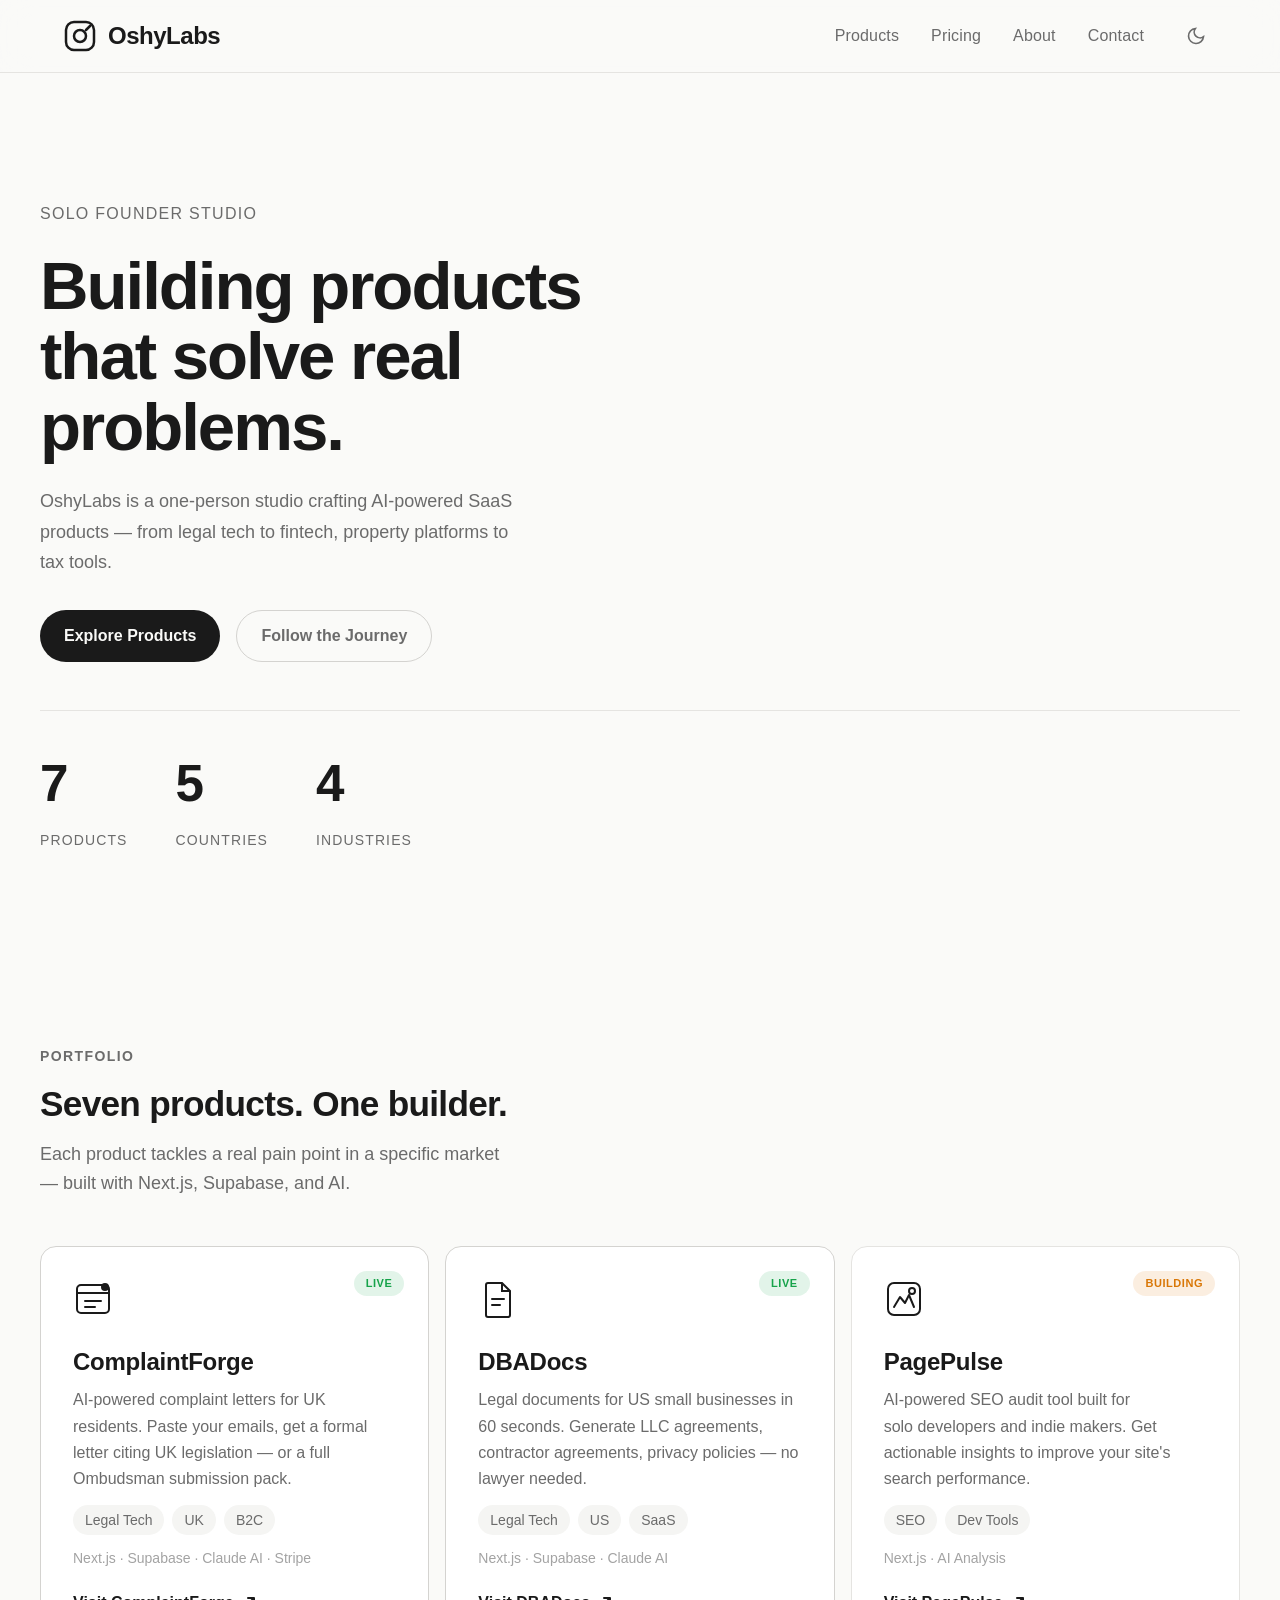
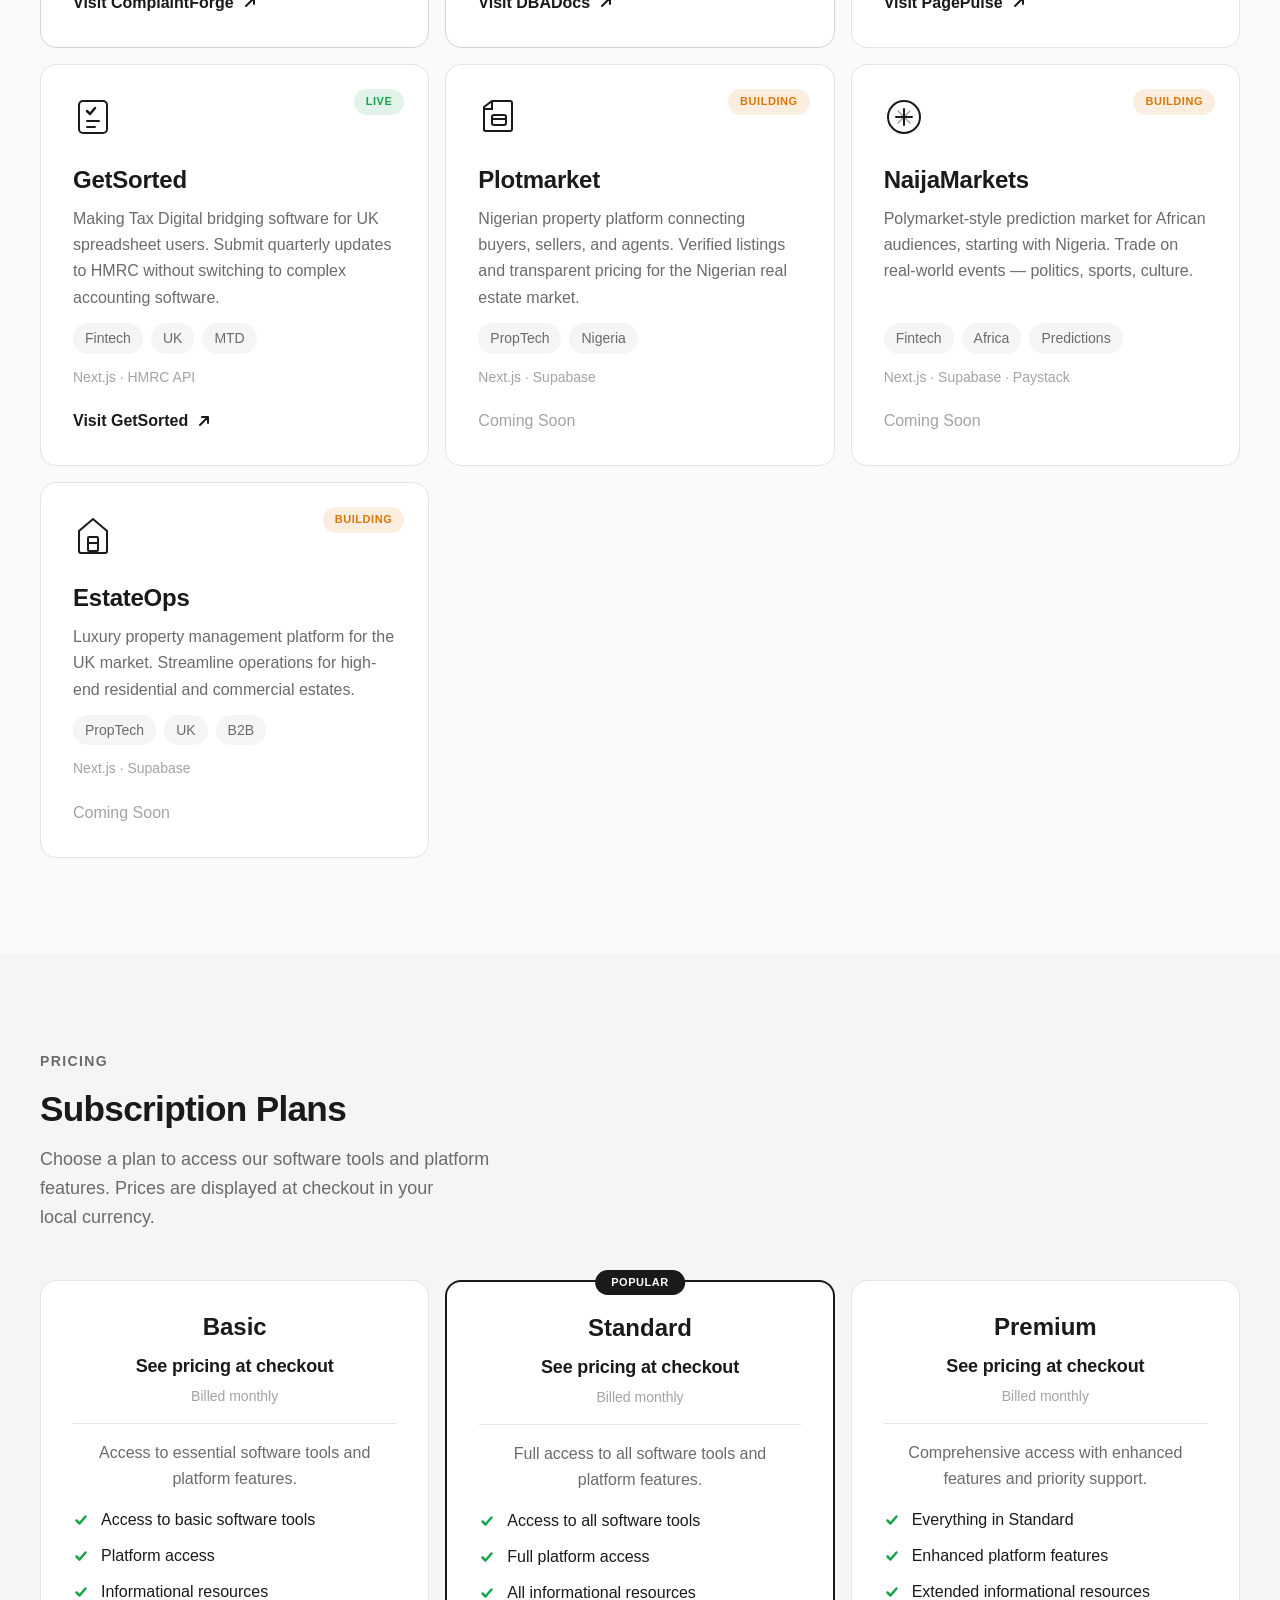
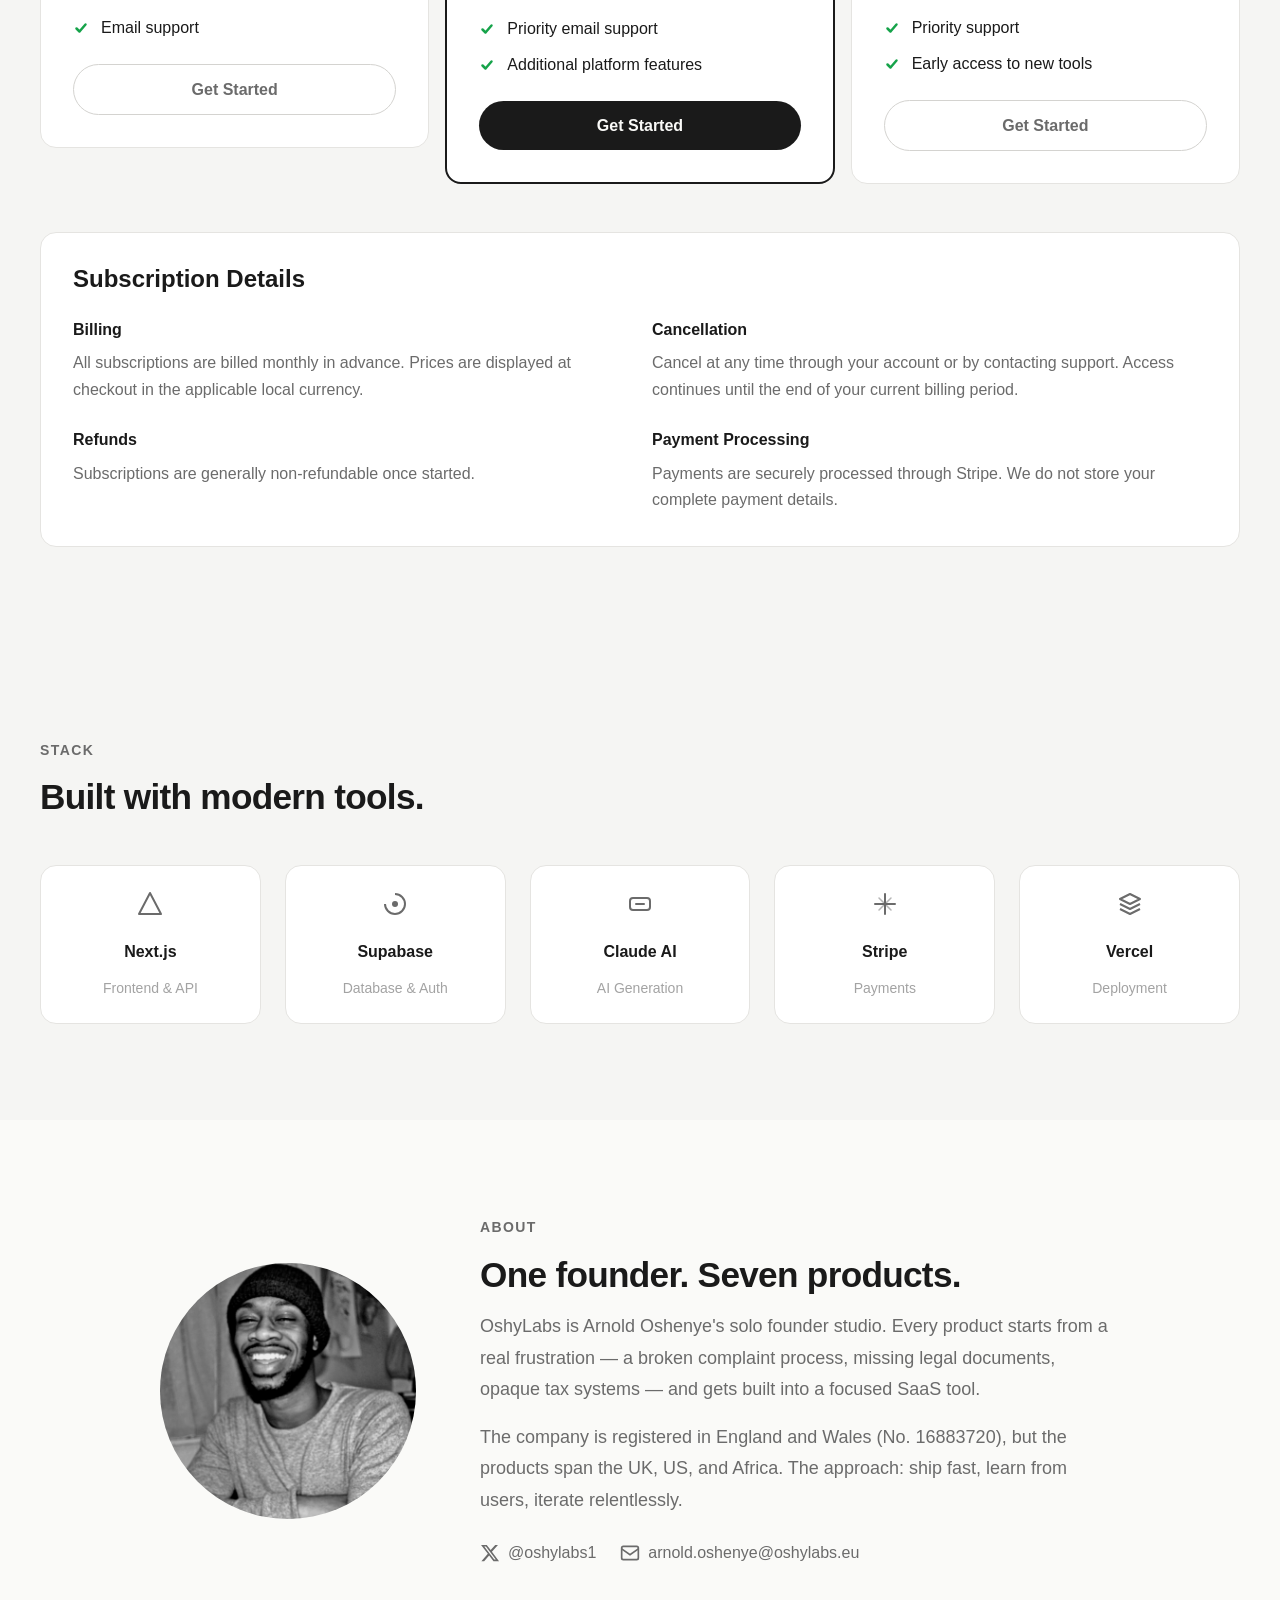
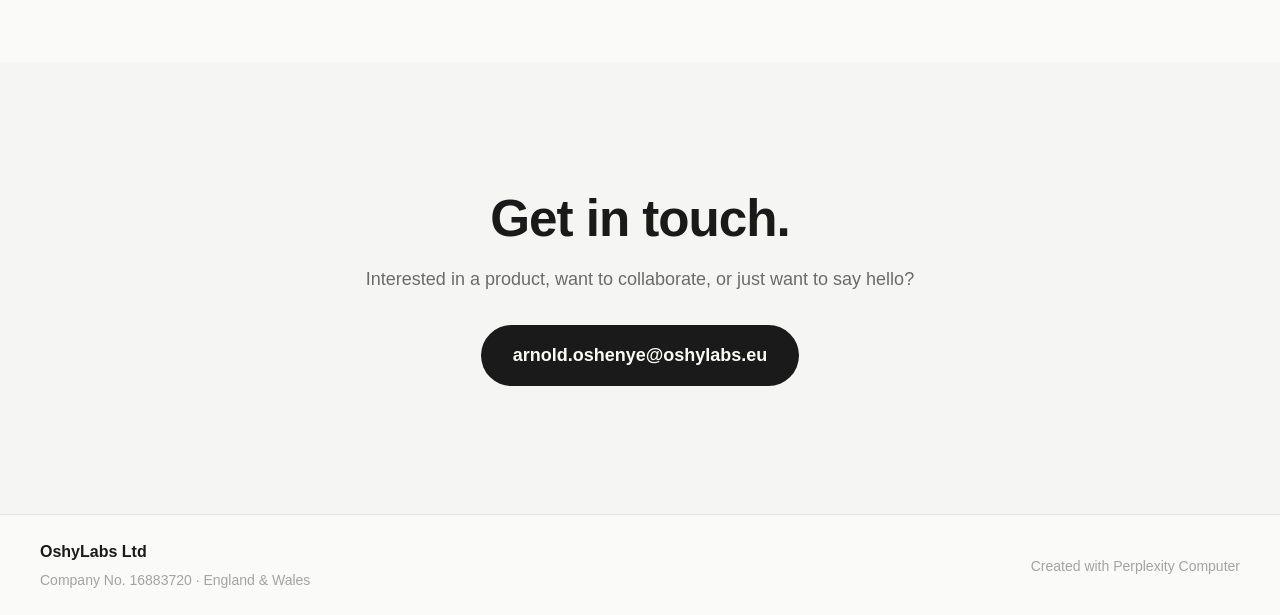
==== commit 52ee8ca0: "feat: add Arnold's portrait to About section" ====
--- a/index.html
+++ b/index.html
@@ -200,7 +200,7 @@
           <span class="meta-tag">Dev Tools</span>
         </div>
         <div class="product-card__stack">Next.js · AI Analysis</div>
-        <a href="https://app.pagepulse.dev" target="_blank" rel="noopener noreferrer" class="product-card__link">
+        <a href="https://pagepulse.se" target="_blank" rel="noopener noreferrer" class="product-card__link">
           Visit PagePulse
           <svg width="16" height="16" viewBox="0 0 16 16" fill="none" stroke="currentColor" stroke-width="2" stroke-linecap="round"><path d="M4 12L12 4M12 4H6M12 4v6"/></svg>
         </a>
@@ -483,6 +483,9 @@
 <!-- About -->
 <section class="about" id="about">
   <div class="about__inner">
+    <div class="about__portrait">
+      <img src="arnold.jpg" alt="Arnold Oshenye, founder of OshyLabs" class="about__img" loading="lazy" />
+    </div>
     <div class="about__content">
       <p class="section-tag">About</p>
       <h2 class="section-title">One founder. Seven products.</h2>
--- a/style.css
+++ b/style.css
@@ -822,6 +822,42 @@
 .about__inner {
   max-width: var(--content-default);
   margin: 0 auto;
+  display: flex;
+  align-items: center;
+  gap: clamp(var(--space-8), 5vw, var(--space-16));
+}
+
+.about__portrait {
+  flex-shrink: 0;
+}
+
+.about__img {
+  width: clamp(160px, 20vw, 260px);
+  height: clamp(160px, 20vw, 260px);
+  border-radius: 50%;
+  object-fit: cover;
+  object-position: center top;
+  filter: grayscale(1);
+  transition: filter 0.4s ease;
+}
+
+.about__img:hover {
+  filter: grayscale(0);
+}
+
+.about__content {
+  flex: 1;
+  min-width: 0;
+}
+
+@media (max-width: 768px) {
+  .about__inner {
+    flex-direction: column;
+    text-align: center;
+  }
+  .about__links {
+    justify-content: center;
+  }
 }
 
 .about__text {
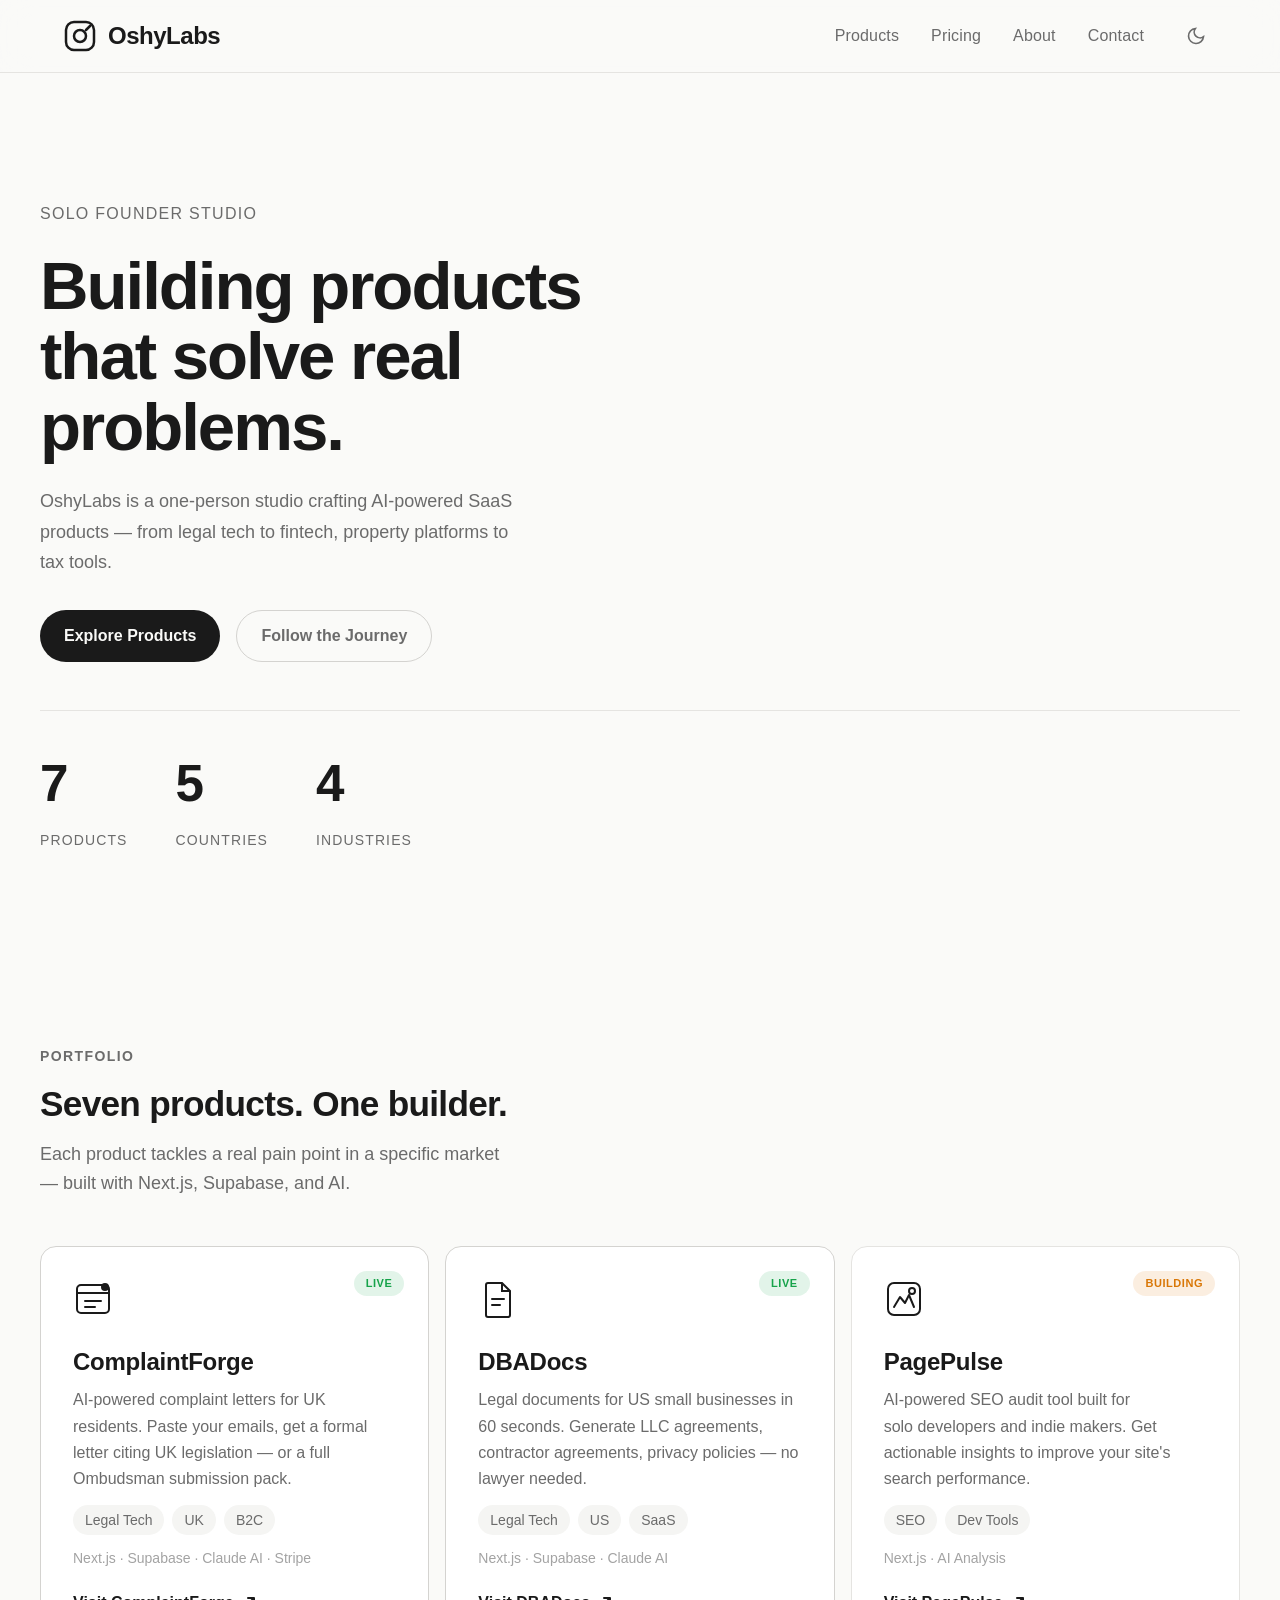
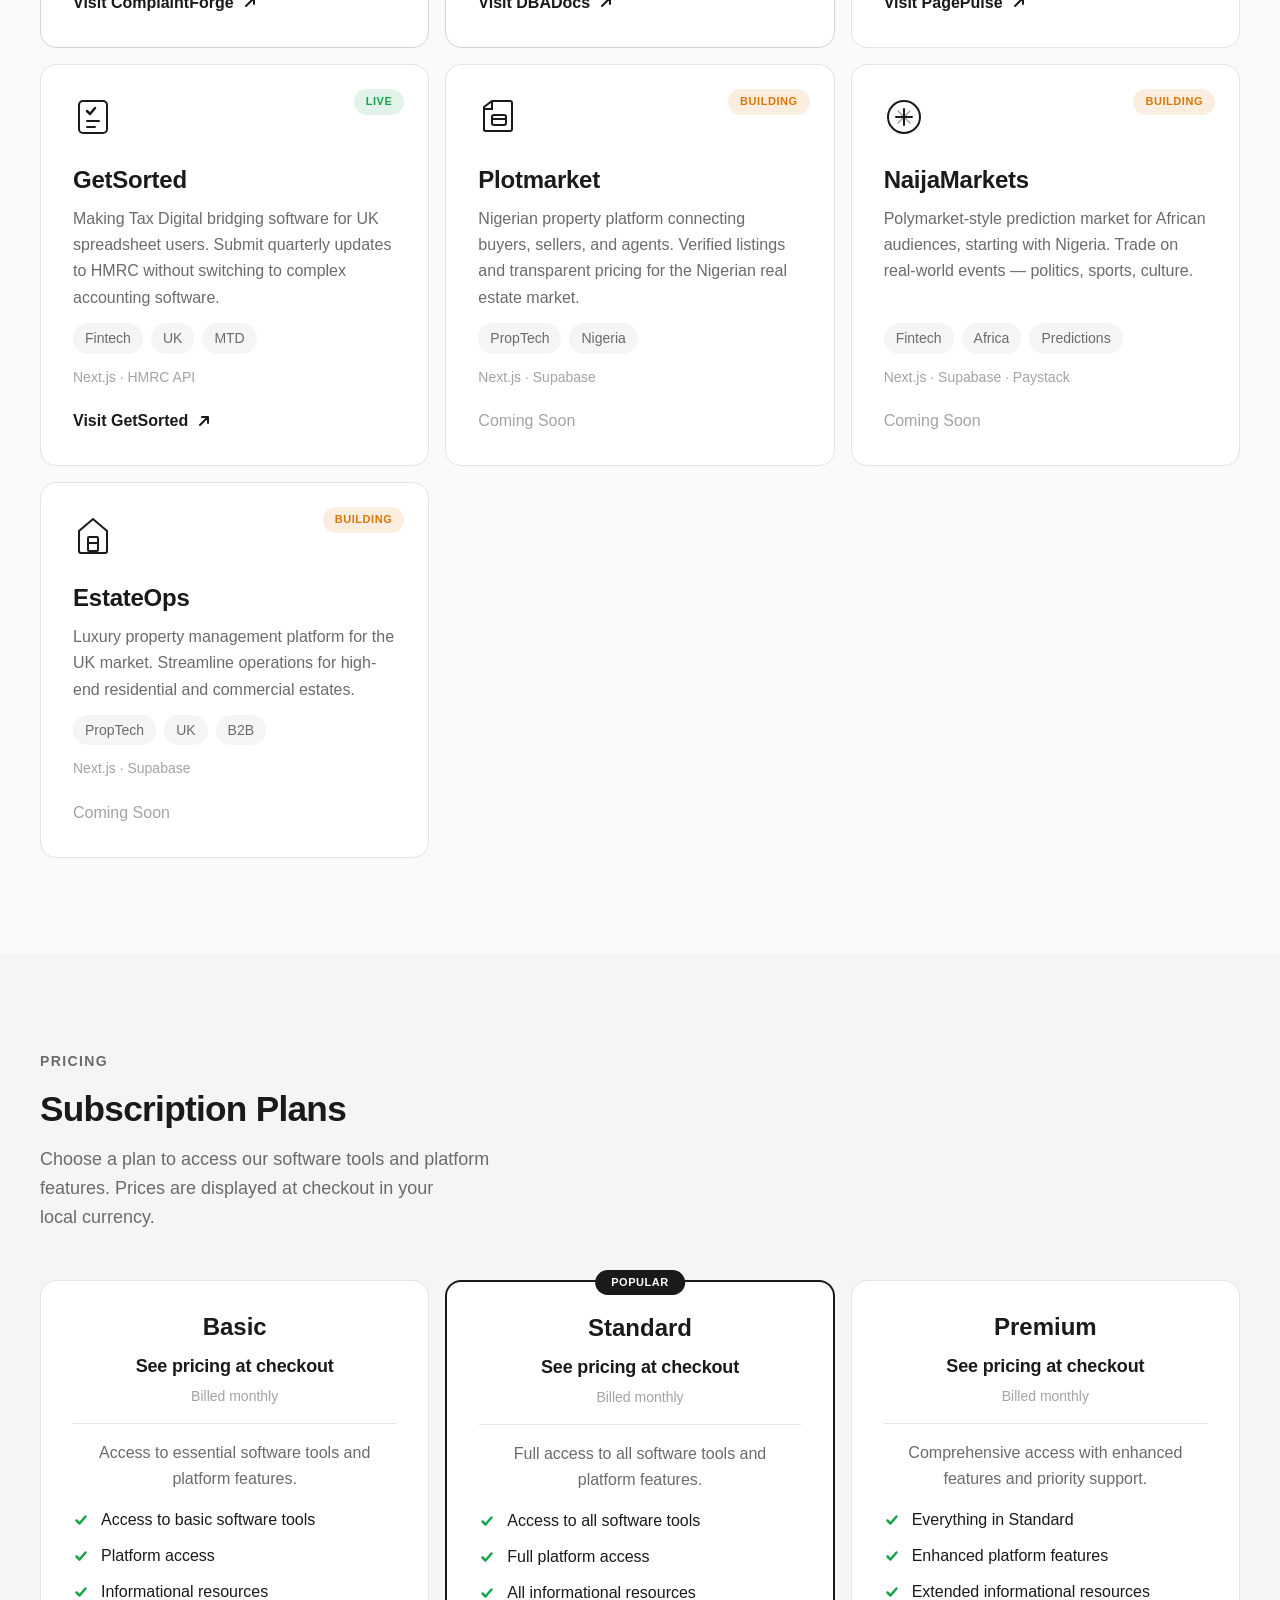
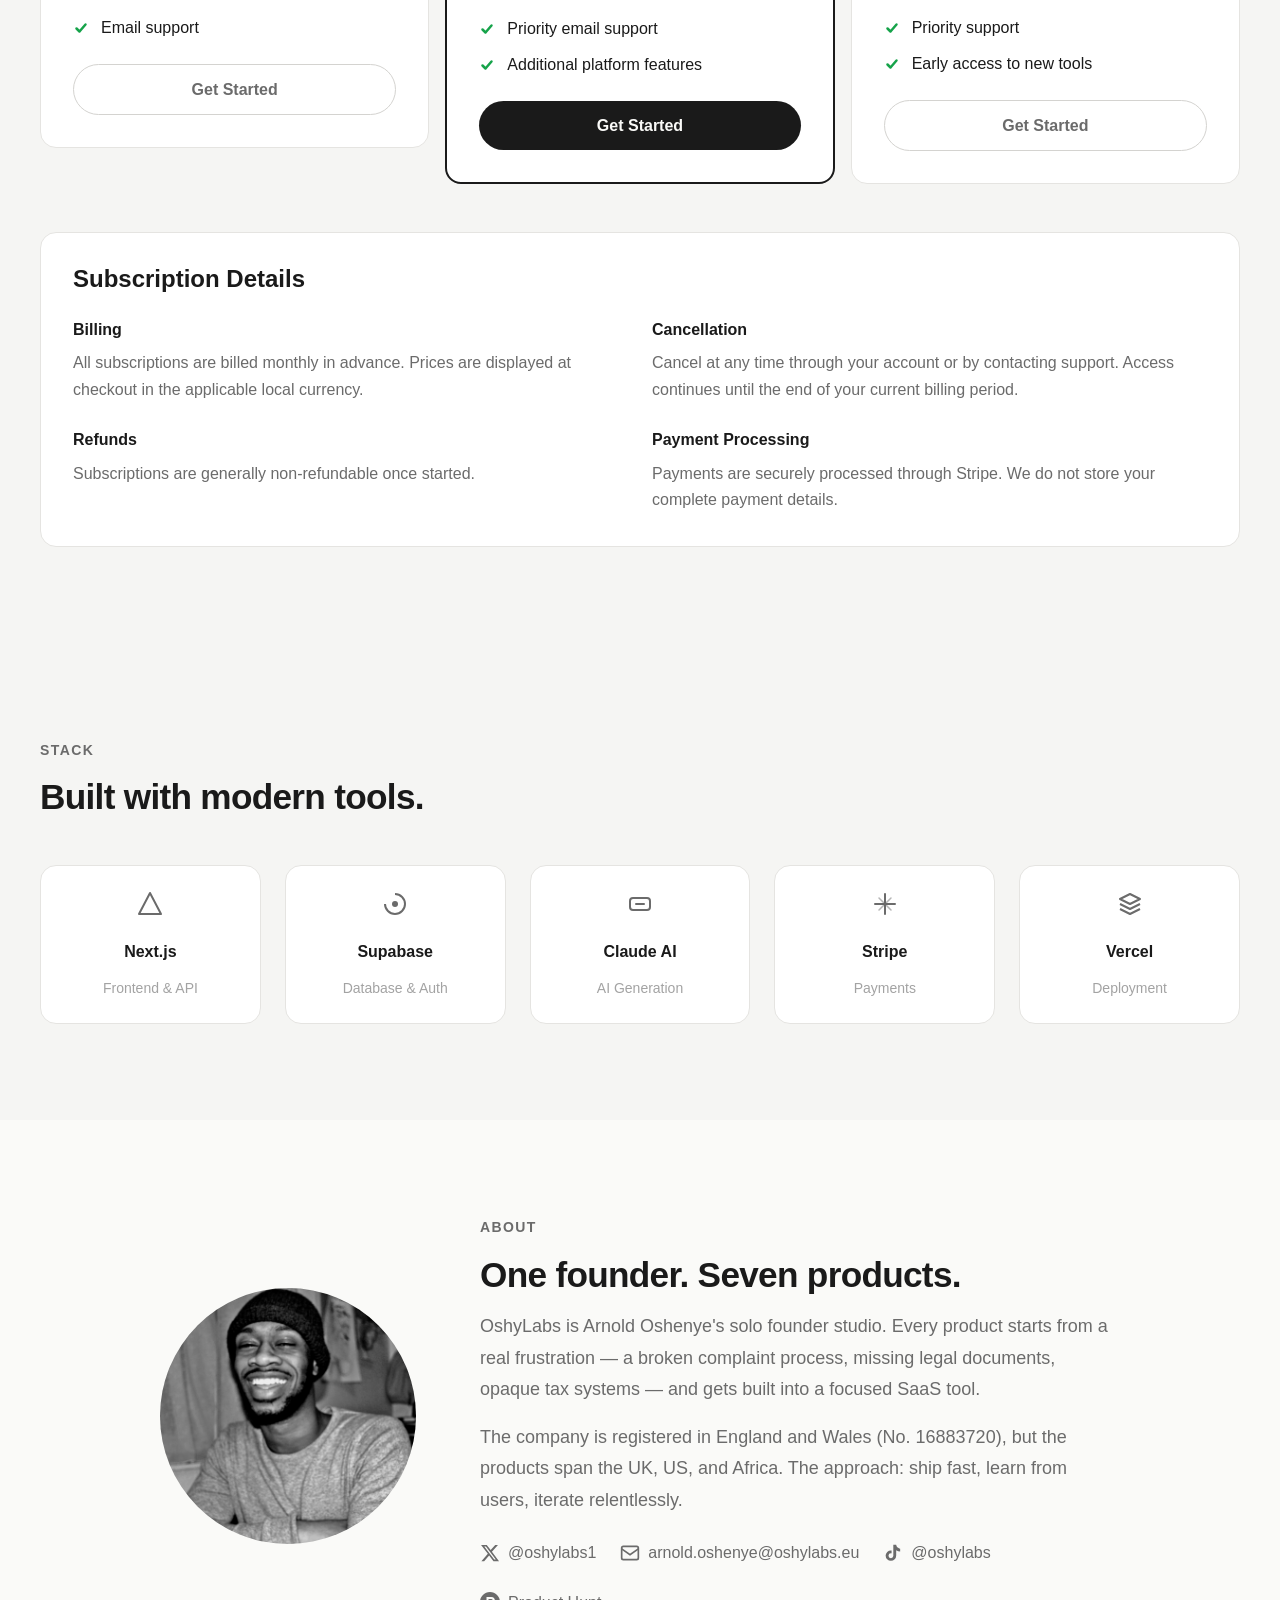
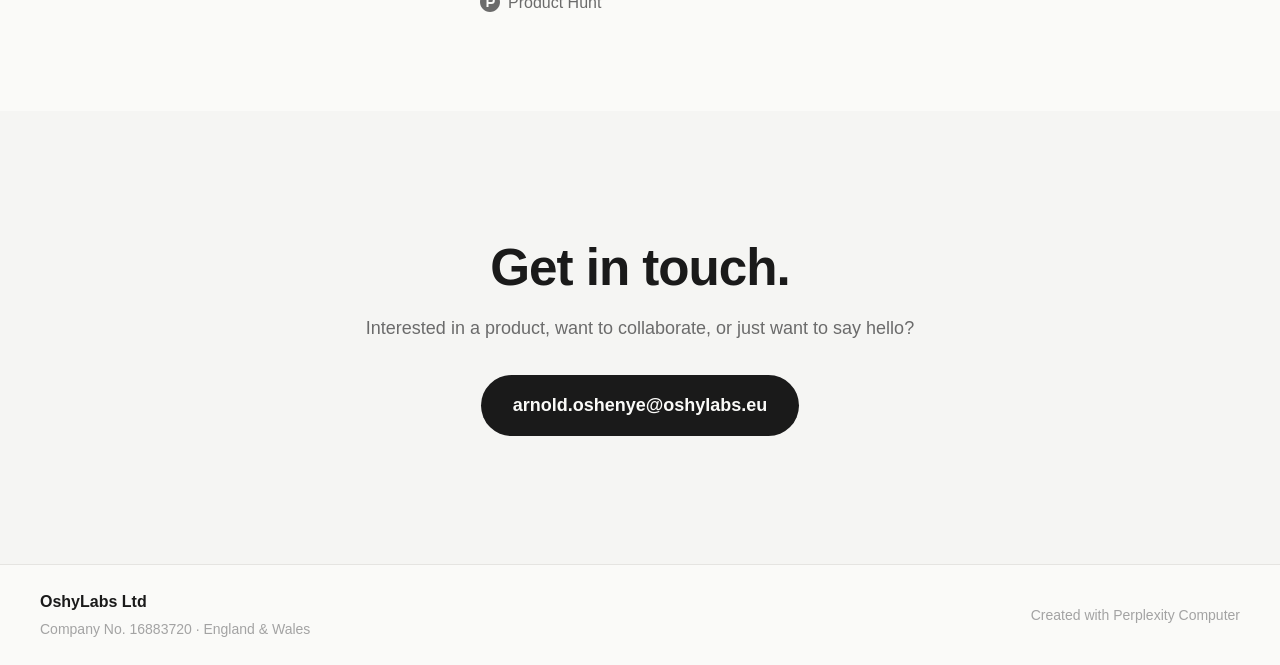
==== commit 6ddb5ef3: "feat: add TikTok and Product Hunt social links" ====
--- a/index.html
+++ b/index.html
@@ -500,6 +500,14 @@
           <svg width="20" height="20" viewBox="0 0 24 24" fill="none" stroke="currentColor" stroke-width="2"><rect x="2" y="4" width="20" height="16" rx="2"/><path d="M22 7l-10 7L2 7"/></svg>
           arnold.oshenye@oshylabs.eu
         </a>
+        <a href="https://www.tiktok.com/@oshylabs" target="_blank" rel="noopener noreferrer" class="about__social">
+          <svg width="20" height="20" viewBox="0 0 24 24" fill="currentColor"><path d="M19.59 6.69a4.83 4.83 0 0 1-3.77-4.25V2h-3.45v13.67a2.89 2.89 0 0 1-2.88 2.5 2.89 2.89 0 0 1-2.89-2.89 2.89 2.89 0 0 1 2.89-2.89c.28 0 .54.04.79.1v-3.5a6.37 6.37 0 0 0-.79-.05A6.34 6.34 0 0 0 3.15 15a6.34 6.34 0 0 0 6.34 6.34 6.34 6.34 0 0 0 6.34-6.34V8.71a8.21 8.21 0 0 0 4.76 1.52v-3.4a4.85 4.85 0 0 1-1-.14z"/></svg>
+          @oshylabs
+        </a>
+        <a href="https://www.producthunt.com/@oshylabs" target="_blank" rel="noopener noreferrer" class="about__social">
+          <svg width="20" height="20" viewBox="0 0 24 24" fill="currentColor"><path d="M13.604 8.4h-3.405V12h3.405a1.8 1.8 0 0 0 1.8-1.8 1.8 1.8 0 0 0-1.8-1.8zM12 0C5.372 0 0 5.372 0 12s5.372 12 12 12 12-5.372 12-12S18.628 0 12 0zm1.604 14.4h-3.405V18H7.801V6h5.804a4.2 4.2 0 0 1 4.199 4.2 4.2 4.2 0 0 1-4.2 4.2z"/></svg>
+          Product Hunt
+        </a>
       </div>
     </div>
   </div>
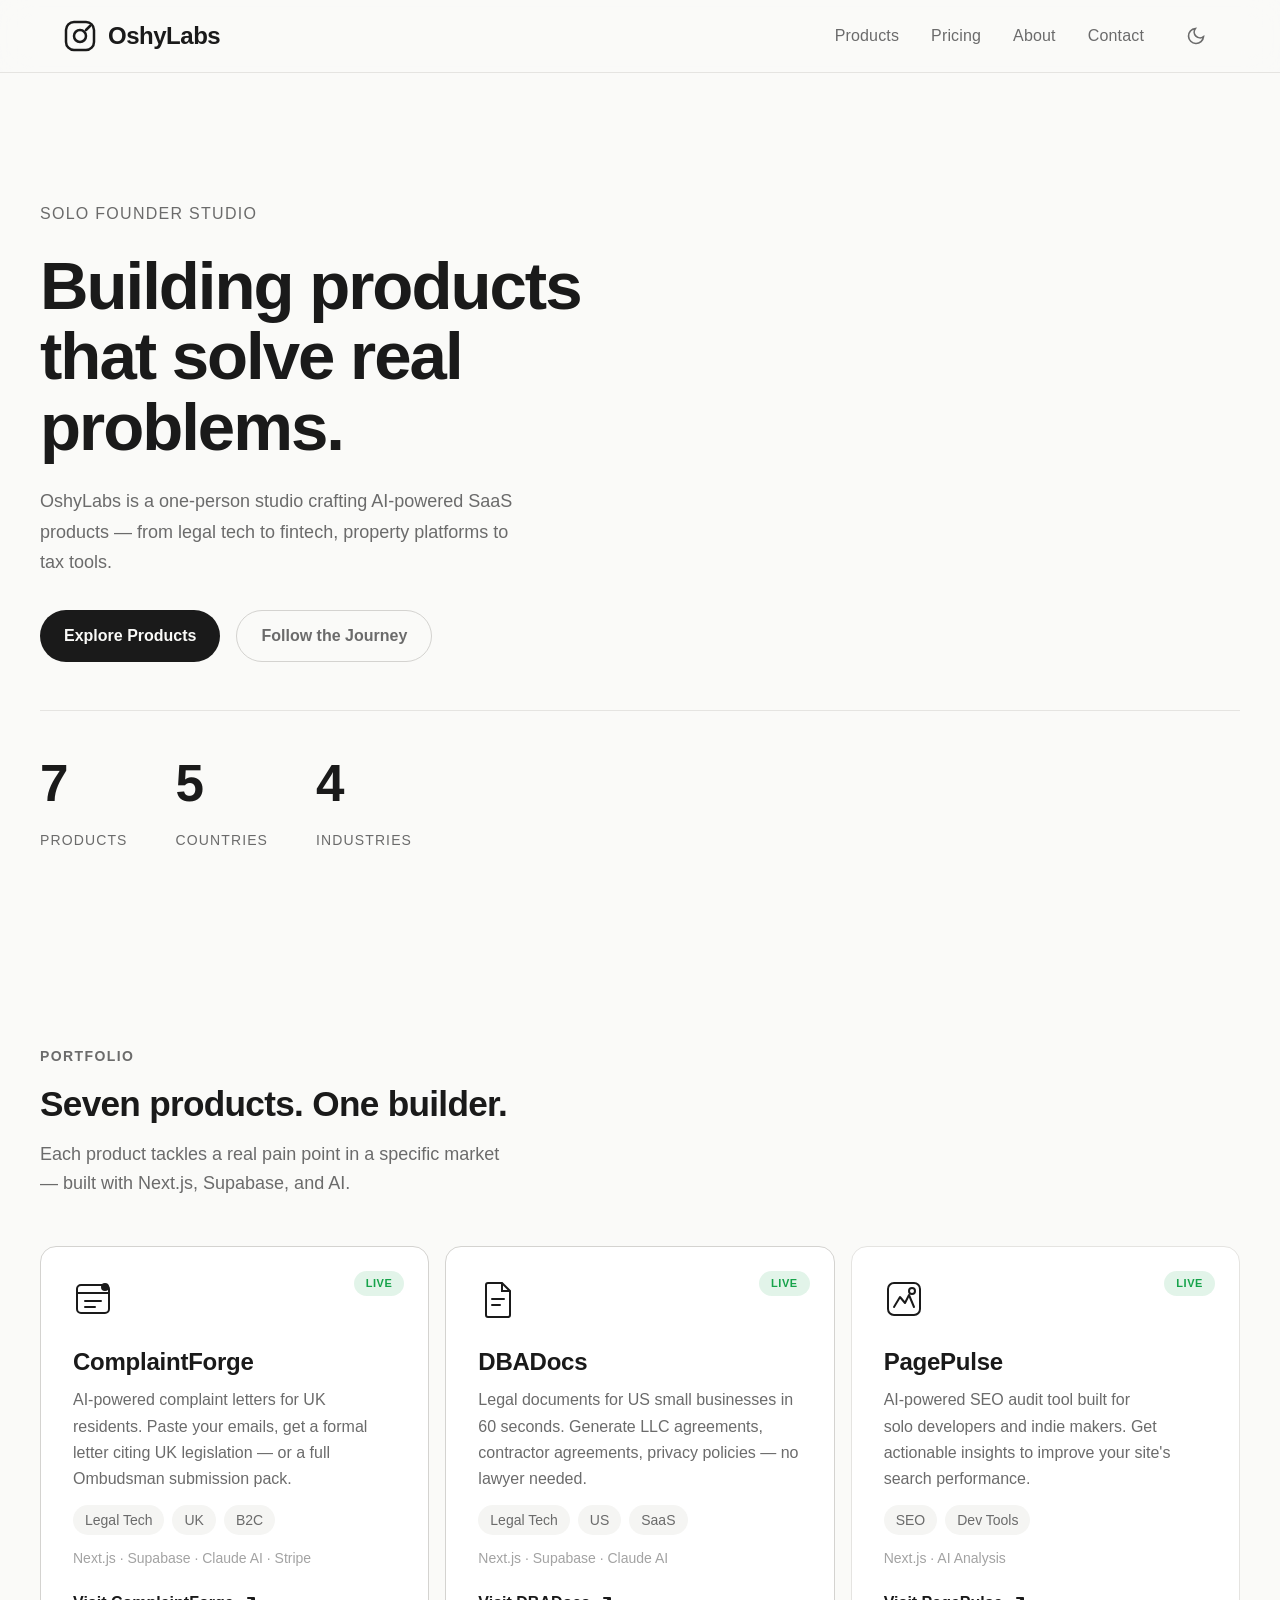
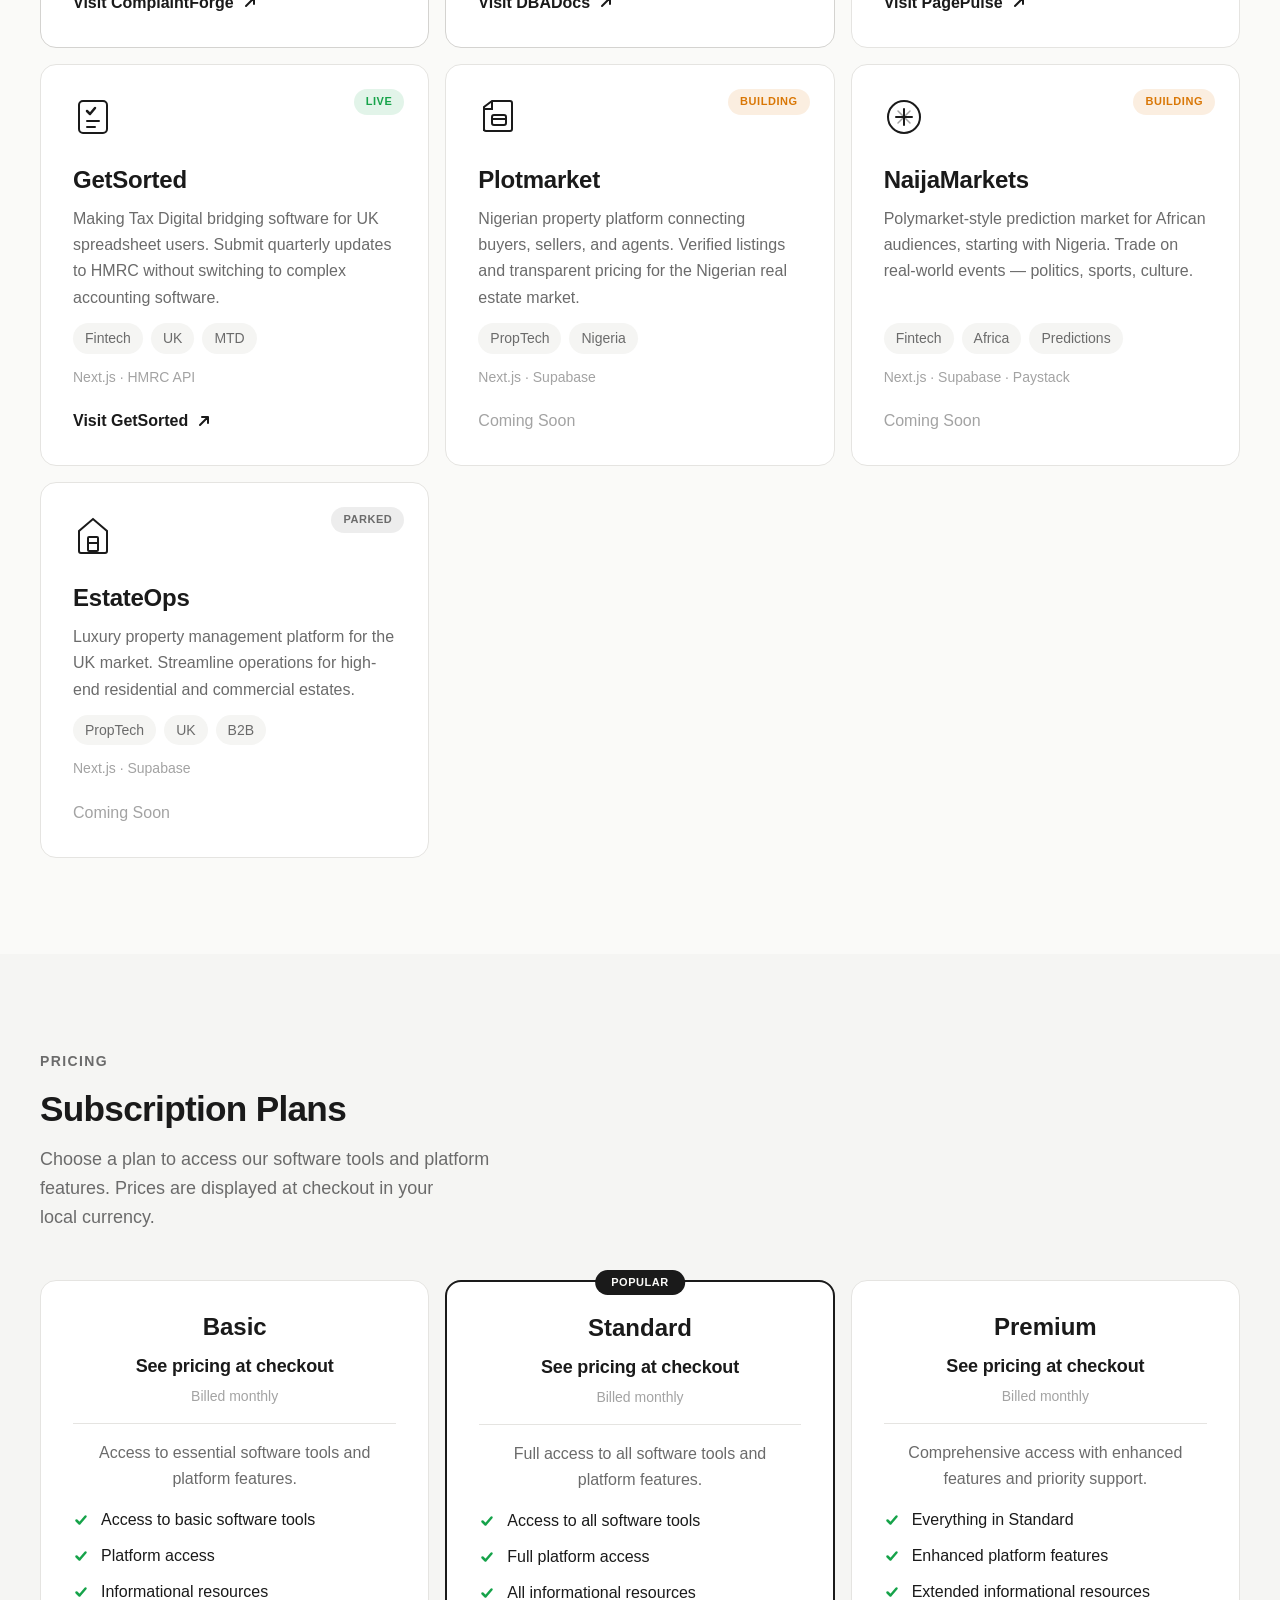
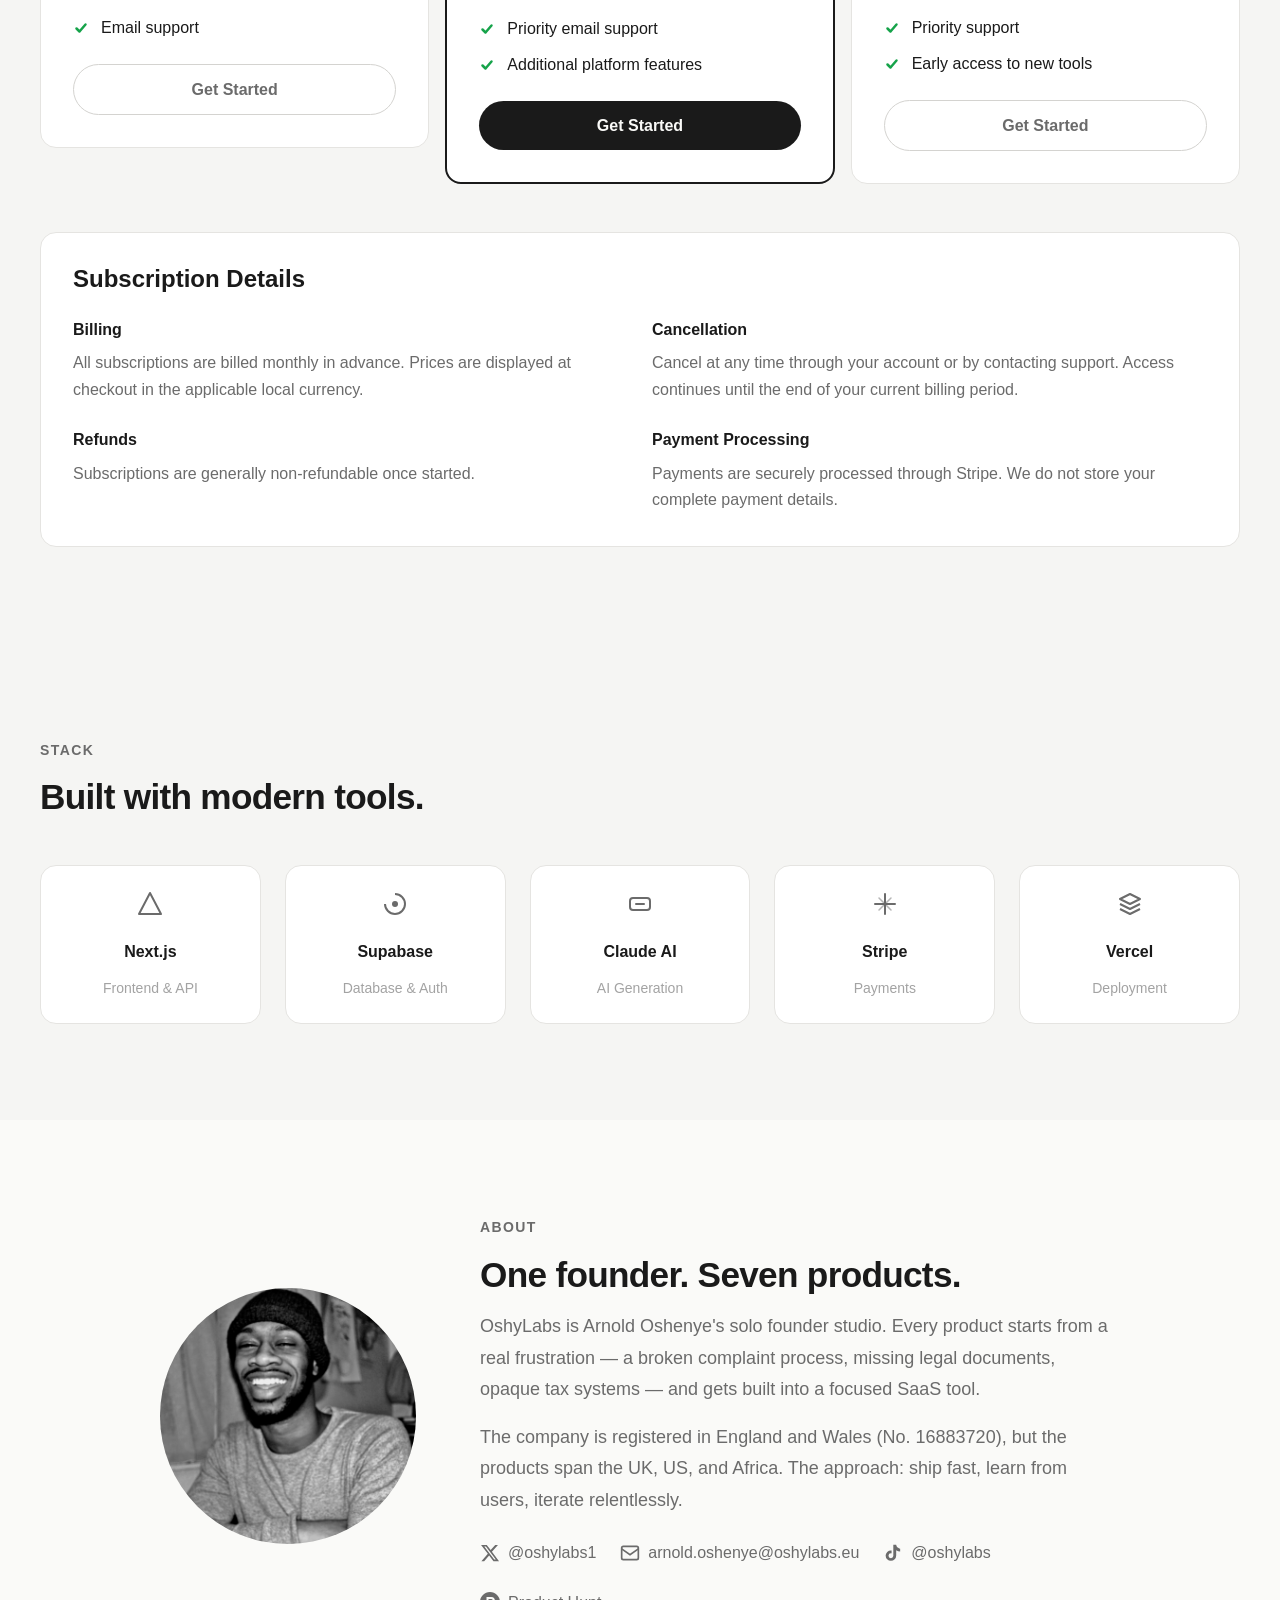
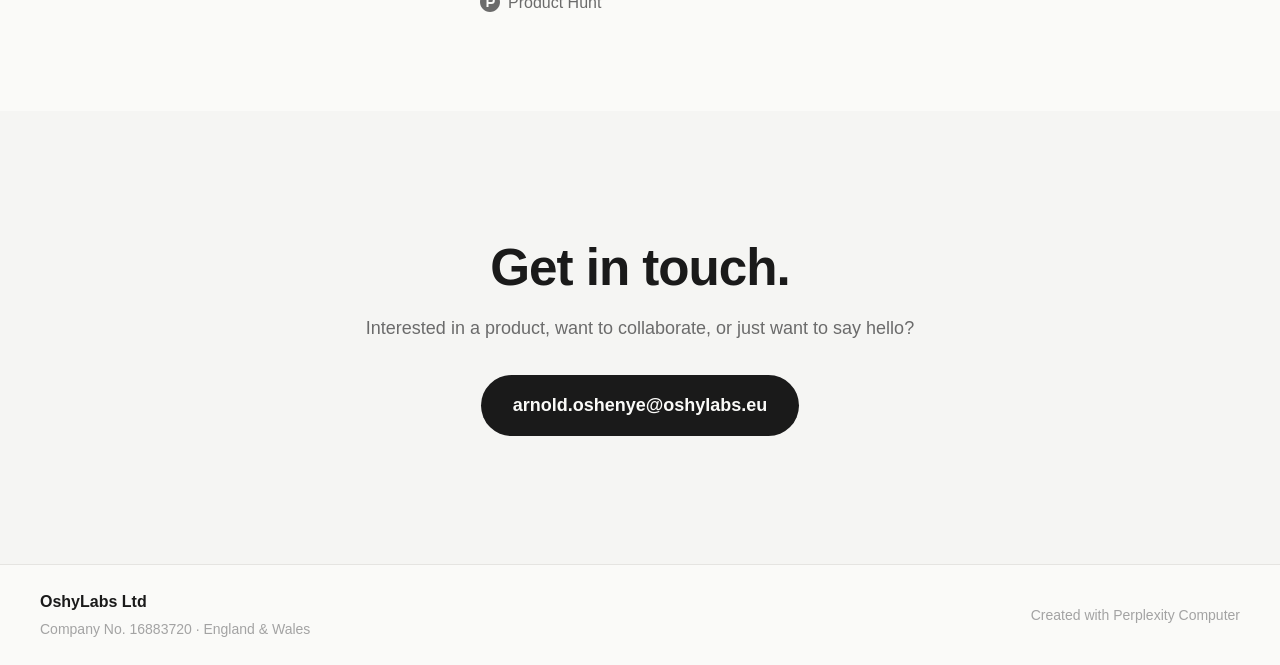
==== commit f910e01a: "update: PagePulse now Live, EstateOps now Parked" ====
--- a/index.html
+++ b/index.html
@@ -192,7 +192,7 @@
             <circle cx="28" cy="12" r="3" stroke="currentColor" stroke-width="2"/>
           </svg>
         </div>
-        <div class="product-card__badge product-card__badge--building">Building</div>
+        <div class="product-card__badge">Live</div>
         <h3 class="product-card__name">PagePulse</h3>
         <p class="product-card__desc">AI-powered SEO audit tool built for solo developers and indie makers. Get actionable insights to improve your site's search performance.</p>
         <div class="product-card__meta">
@@ -282,7 +282,7 @@
             <path d="M15 28h10" stroke="currentColor" stroke-width="2"/>
           </svg>
         </div>
-        <div class="product-card__badge product-card__badge--building">Building</div>
+        <div class="product-card__badge product-card__badge--parked">Parked</div>
         <h3 class="product-card__name">EstateOps</h3>
         <p class="product-card__desc">Luxury property management platform for the UK market. Streamline operations for high-end residential and commercial estates.</p>
         <div class="product-card__meta">
--- a/style.css
+++ b/style.css
@@ -500,6 +500,11 @@
   color: var(--color-building);
 }
 
+.product-card__badge--parked {
+  background: color-mix(in srgb, var(--color-text-muted) 12%, transparent);
+  color: var(--color-text-muted);
+}
+
 .product-card__name {
   font-family: var(--font-display);
   font-size: var(--text-lg);
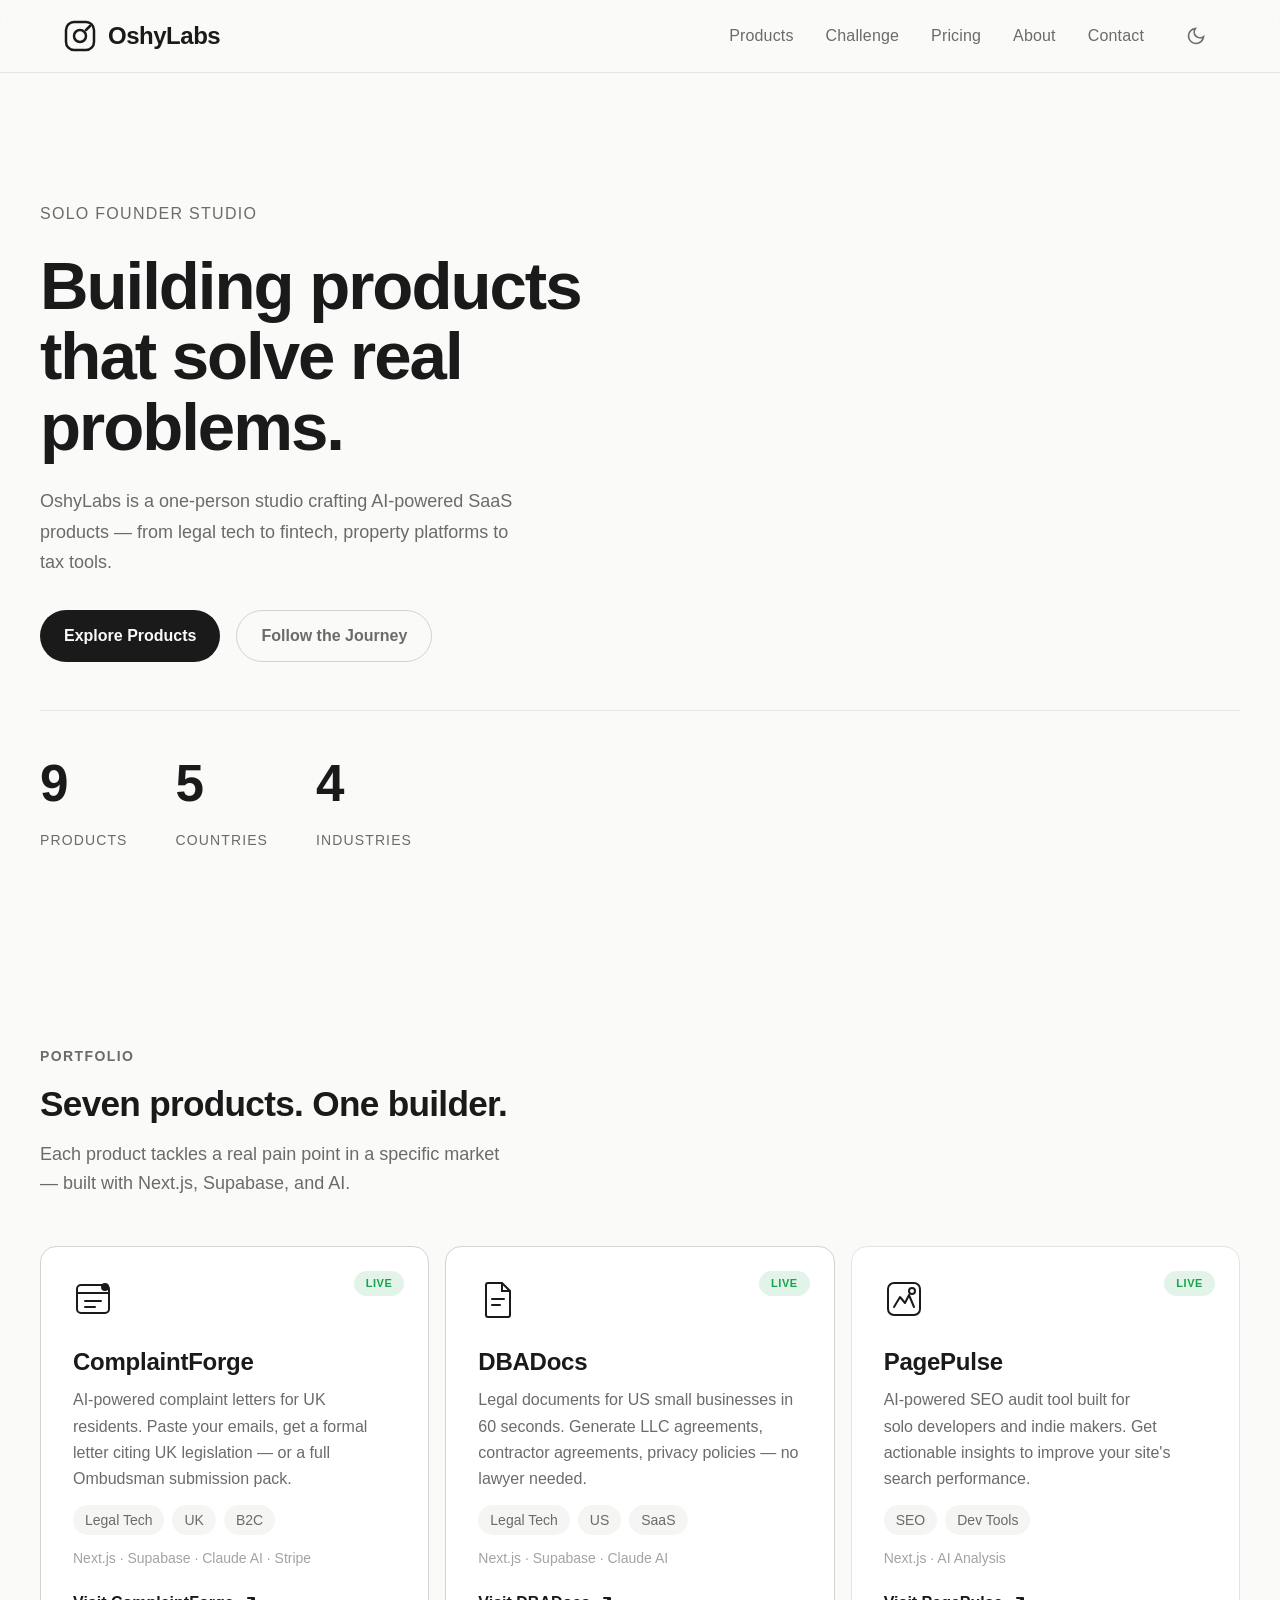
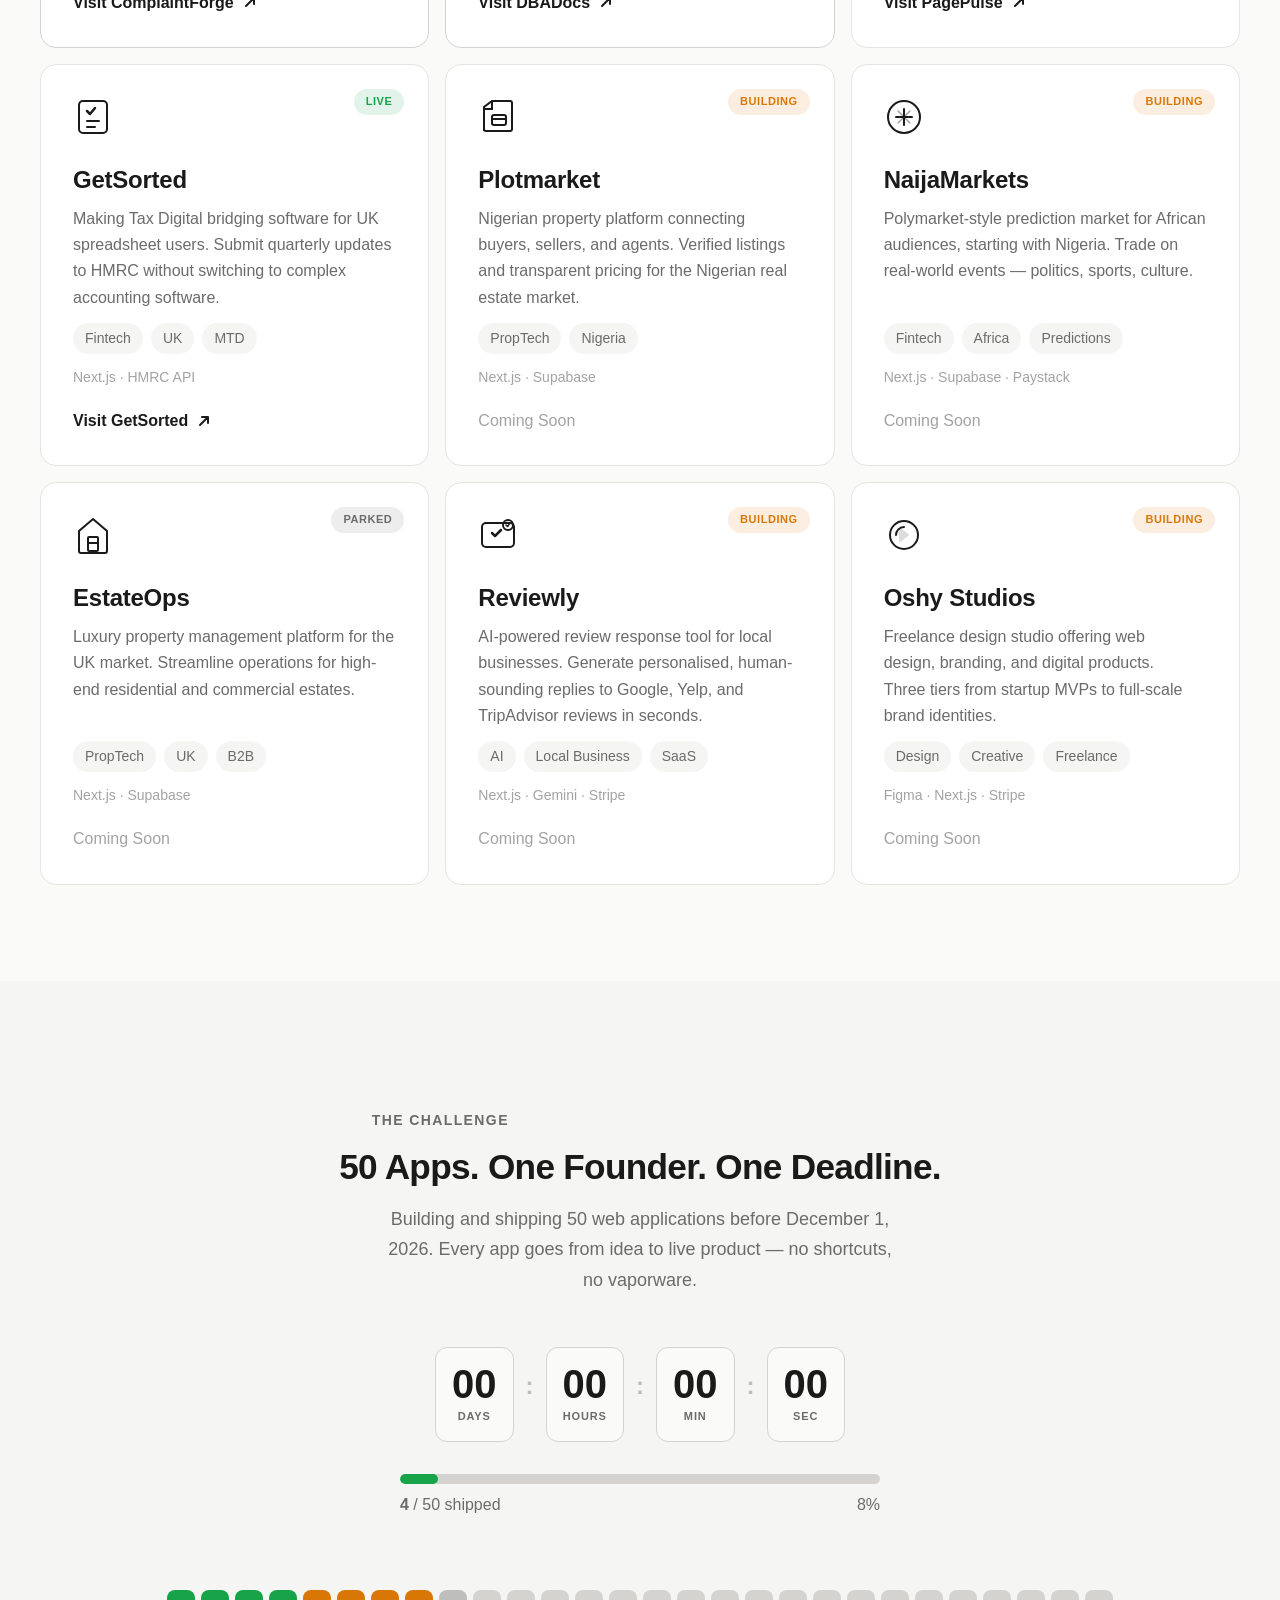
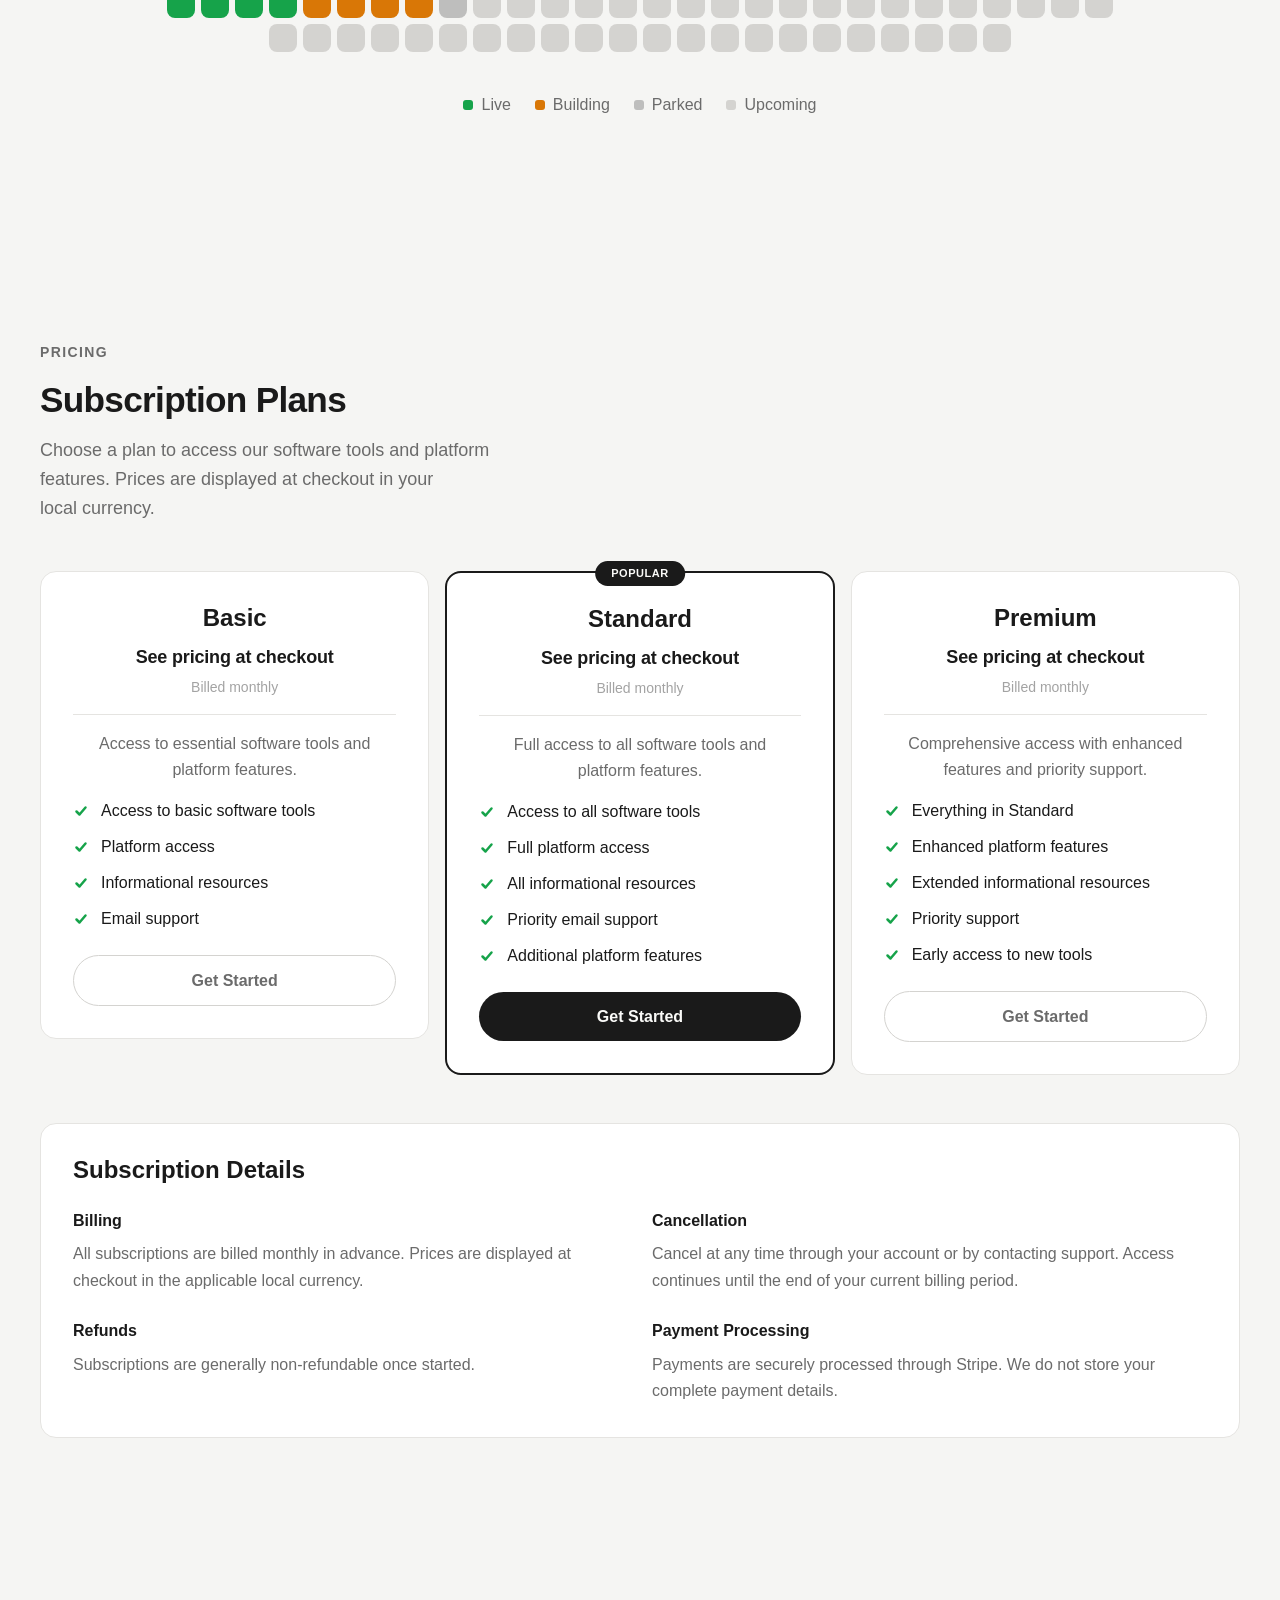
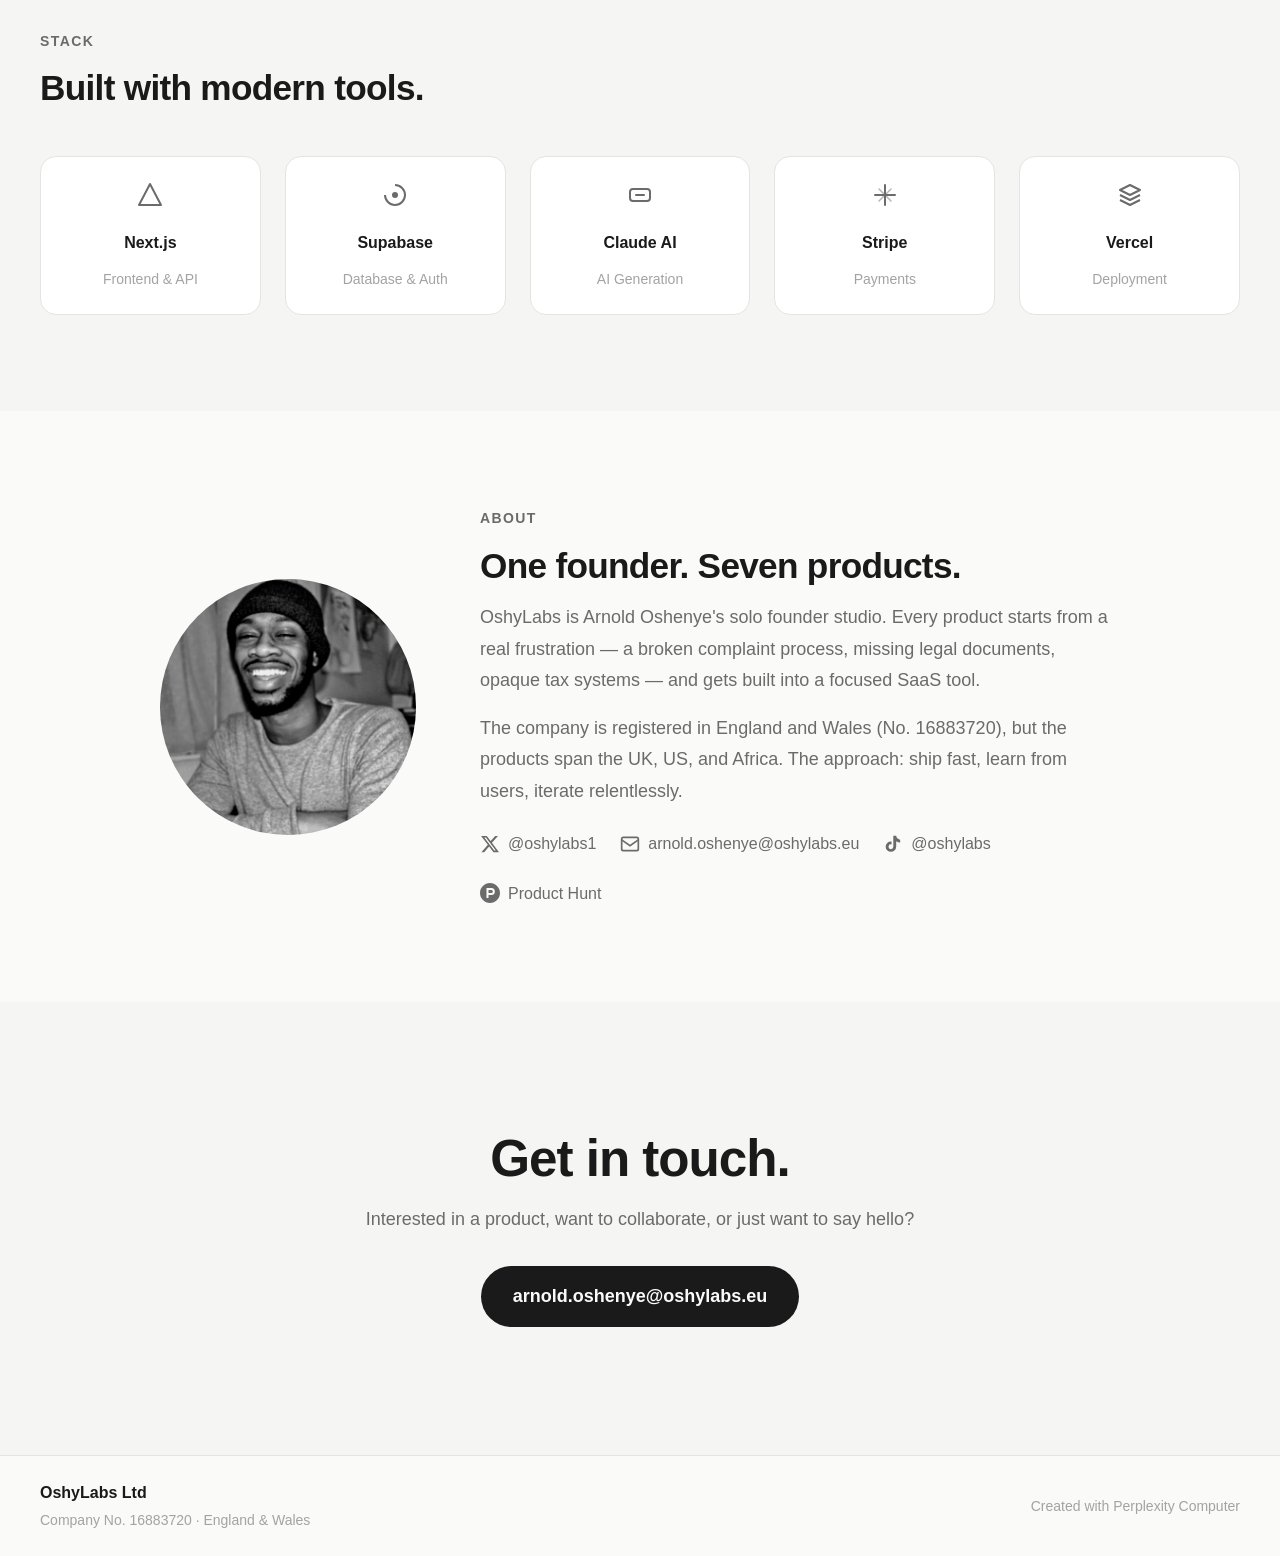
==== commit 69bbd961: "feat: add Reviewly & Oshy Studios cards, 50 Apps Challenge section with countdown and tracker" ====
--- a/index.html
+++ b/index.html
@@ -21,7 +21,7 @@
 <meta charset="UTF-8">
 <meta name="viewport" content="width=device-width, initial-scale=1.0">
 <title>OshyLabs — Building AI-Powered Products</title>
-<meta name="description" content="OshyLabs builds AI-powered SaaS products for real-world problems. Explore our portfolio of 7 products across legal tech, fintech, property, and more.">
+<meta name="description" content="OshyLabs builds AI-powered SaaS products for real-world problems. Explore our portfolio of 9 products across legal tech, fintech, property, and more.">
 <meta property="og:title" content="OshyLabs — Building AI-Powered Products">
 <meta property="og:description" content="A solo founder's portfolio of AI-powered SaaS products solving real problems.">
 <meta property="og:type" content="website">
@@ -68,6 +68,7 @@
     </a>
     <nav class="nav" role="navigation" aria-label="Main navigation">
       <a href="#products" class="nav__link">Products</a>
+      <a href="#challenge" class="nav__link">Challenge</a>
       <a href="#pricing" class="nav__link">Pricing</a>
       <a href="#about" class="nav__link">About</a>
       <a href="#contact" class="nav__link">Contact</a>
@@ -108,7 +109,7 @@
     </div>
     <div class="hero__stats">
       <div class="stat">
-        <span class="stat__number" data-count="7">0</span>
+        <span class="stat__number" data-count="9">0</span>
         <span class="stat__label">Products</span>
       </div>
       <div class="stat">
@@ -294,6 +295,160 @@
         <span class="product-card__link product-card__link--soon">Coming Soon</span>
       </article>
 
+      <!-- Reviewly -->
+      <article class="product-card">
+        <div class="product-card__icon">
+          <svg width="40" height="40" viewBox="0 0 40 40" fill="none">
+            <rect x="4" y="8" width="32" height="24" rx="4" stroke="currentColor" stroke-width="2"/>
+            <path d="M14 18l3 3 6-6" stroke="currentColor" stroke-width="2.5" stroke-linecap="round" stroke-linejoin="round"/>
+            <circle cx="30" cy="10" r="5" stroke="currentColor" stroke-width="2"/>
+            <path d="M28 10l1.5 1.5L32 8" stroke="currentColor" stroke-width="1.5" stroke-linecap="round" stroke-linejoin="round"/>
+          </svg>
+        </div>
+        <div class="product-card__badge product-card__badge--building">Building</div>
+        <h3 class="product-card__name">Reviewly</h3>
+        <p class="product-card__desc">AI-powered review response tool for local businesses. Generate personalised, human-sounding replies to Google, Yelp, and TripAdvisor reviews in seconds.</p>
+        <div class="product-card__meta">
+          <span class="meta-tag">AI</span>
+          <span class="meta-tag">Local Business</span>
+          <span class="meta-tag">SaaS</span>
+        </div>
+        <div class="product-card__stack">Next.js · Gemini · Stripe</div>
+        <span class="product-card__link product-card__link--soon">Coming Soon</span>
+      </article>
+
+      <!-- Oshy Studios -->
+      <article class="product-card">
+        <div class="product-card__icon">
+          <svg width="40" height="40" viewBox="0 0 40 40" fill="none">
+            <circle cx="20" cy="20" r="14" stroke="currentColor" stroke-width="2"/>
+            <path d="M12 20c0-4.4 3.6-8 8-8" stroke="currentColor" stroke-width="2" stroke-linecap="round"/>
+            <path d="M16 14l8 6-8 6V14z" fill="currentColor" opacity="0.15" stroke="currentColor" stroke-width="2" stroke-linejoin="round"/>
+          </svg>
+        </div>
+        <div class="product-card__badge product-card__badge--building">Building</div>
+        <h3 class="product-card__name">Oshy Studios</h3>
+        <p class="product-card__desc">Freelance design studio offering web design, branding, and digital products. Three tiers from startup MVPs to full-scale brand identities.</p>
+        <div class="product-card__meta">
+          <span class="meta-tag">Design</span>
+          <span class="meta-tag">Creative</span>
+          <span class="meta-tag">Freelance</span>
+        </div>
+        <div class="product-card__stack">Figma · Next.js · Stripe</div>
+        <span class="product-card__link product-card__link--soon">Coming Soon</span>
+      </article>
+
+    </div>
+  </div>
+</section>
+
+<!-- 50 Apps Challenge -->
+<section class="challenge" id="challenge">
+  <div class="challenge__inner">
+    <div class="challenge__header">
+      <p class="section-tag">The Challenge</p>
+      <h2 class="section-title">50 Apps. One Founder. One Deadline.</h2>
+      <p class="challenge__subtitle">Building and shipping 50 web applications before December 1, 2026. Every app goes from idea to live product — no shortcuts, no vaporware.</p>
+    </div>
+
+    <div class="challenge__stats">
+      <div class="challenge__countdown" id="challengeCountdown">
+        <div class="countdown__item">
+          <span class="countdown__number" data-countdown="days">--</span>
+          <span class="countdown__label">Days</span>
+        </div>
+        <div class="countdown__separator">:</div>
+        <div class="countdown__item">
+          <span class="countdown__number" data-countdown="hours">--</span>
+          <span class="countdown__label">Hours</span>
+        </div>
+        <div class="countdown__separator">:</div>
+        <div class="countdown__item">
+          <span class="countdown__number" data-countdown="minutes">--</span>
+          <span class="countdown__label">Min</span>
+        </div>
+        <div class="countdown__separator">:</div>
+        <div class="countdown__item">
+          <span class="countdown__number" data-countdown="seconds">--</span>
+          <span class="countdown__label">Sec</span>
+        </div>
+      </div>
+
+      <div class="challenge__progress">
+        <div class="progress__bar">
+          <div class="progress__fill" id="progressFill" style="width: 8%"></div>
+        </div>
+        <div class="progress__labels">
+          <span class="progress__count"><strong>4</strong> / 50 shipped</span>
+          <span class="progress__percent">8%</span>
+        </div>
+      </div>
+    </div>
+
+    <div class="challenge__tracker">
+      <div class="tracker__grid" id="trackerGrid">
+        <!-- Live apps -->
+        <div class="tracker__dot tracker__dot--live" data-app="ComplaintForge" data-status="Live"></div>
+        <div class="tracker__dot tracker__dot--live" data-app="DBADocs" data-status="Live"></div>
+        <div class="tracker__dot tracker__dot--live" data-app="PagePulse" data-status="Live"></div>
+        <div class="tracker__dot tracker__dot--live" data-app="GetSorted" data-status="Live"></div>
+        <!-- Building apps -->
+        <div class="tracker__dot tracker__dot--building" data-app="Plotmarket" data-status="Building"></div>
+        <div class="tracker__dot tracker__dot--building" data-app="NaijaMarkets" data-status="Building"></div>
+        <div class="tracker__dot tracker__dot--building" data-app="Reviewly" data-status="Building"></div>
+        <div class="tracker__dot tracker__dot--building" data-app="Oshy Studios" data-status="Building"></div>
+        <!-- Parked -->
+        <div class="tracker__dot tracker__dot--parked" data-app="EstateOps" data-status="Parked"></div>
+        <!-- Remaining -->
+        <div class="tracker__dot" data-app="#10"></div>
+        <div class="tracker__dot" data-app="#11"></div>
+        <div class="tracker__dot" data-app="#12"></div>
+        <div class="tracker__dot" data-app="#13"></div>
+        <div class="tracker__dot" data-app="#14"></div>
+        <div class="tracker__dot" data-app="#15"></div>
+        <div class="tracker__dot" data-app="#16"></div>
+        <div class="tracker__dot" data-app="#17"></div>
+        <div class="tracker__dot" data-app="#18"></div>
+        <div class="tracker__dot" data-app="#19"></div>
+        <div class="tracker__dot" data-app="#20"></div>
+        <div class="tracker__dot" data-app="#21"></div>
+        <div class="tracker__dot" data-app="#22"></div>
+        <div class="tracker__dot" data-app="#23"></div>
+        <div class="tracker__dot" data-app="#24"></div>
+        <div class="tracker__dot" data-app="#25"></div>
+        <div class="tracker__dot" data-app="#26"></div>
+        <div class="tracker__dot" data-app="#27"></div>
+        <div class="tracker__dot" data-app="#28"></div>
+        <div class="tracker__dot" data-app="#29"></div>
+        <div class="tracker__dot" data-app="#30"></div>
+        <div class="tracker__dot" data-app="#31"></div>
+        <div class="tracker__dot" data-app="#32"></div>
+        <div class="tracker__dot" data-app="#33"></div>
+        <div class="tracker__dot" data-app="#34"></div>
+        <div class="tracker__dot" data-app="#35"></div>
+        <div class="tracker__dot" data-app="#36"></div>
+        <div class="tracker__dot" data-app="#37"></div>
+        <div class="tracker__dot" data-app="#38"></div>
+        <div class="tracker__dot" data-app="#39"></div>
+        <div class="tracker__dot" data-app="#40"></div>
+        <div class="tracker__dot" data-app="#41"></div>
+        <div class="tracker__dot" data-app="#42"></div>
+        <div class="tracker__dot" data-app="#43"></div>
+        <div class="tracker__dot" data-app="#44"></div>
+        <div class="tracker__dot" data-app="#45"></div>
+        <div class="tracker__dot" data-app="#46"></div>
+        <div class="tracker__dot" data-app="#47"></div>
+        <div class="tracker__dot" data-app="#48"></div>
+        <div class="tracker__dot" data-app="#49"></div>
+        <div class="tracker__dot" data-app="#50"></div>
+      </div>
+      <div class="tracker__legend">
+        <span class="tracker__legend-item"><span class="tracker__dot-inline tracker__dot-inline--live"></span> Live</span>
+        <span class="tracker__legend-item"><span class="tracker__dot-inline tracker__dot-inline--building"></span> Building</span>
+        <span class="tracker__legend-item"><span class="tracker__dot-inline tracker__dot-inline--parked"></span> Parked</span>
+        <span class="tracker__legend-item"><span class="tracker__dot-inline"></span> Upcoming</span>
+      </div>
+      <div class="tracker__tooltip" id="trackerTooltip"></div>
     </div>
   </div>
 </section>
--- a/style.css
+++ b/style.css
@@ -583,6 +583,235 @@
 }
 
 /* ===========================
+   50 Apps Challenge
+   =========================== */
+.challenge {
+  padding: clamp(var(--space-16), 10vw, var(--space-32)) var(--space-6);
+  background: var(--color-surface-2);
+  overflow: hidden;
+}
+
+.challenge__inner {
+  max-width: var(--content-default);
+  margin: 0 auto;
+}
+
+.challenge__header {
+  text-align: center;
+  margin-bottom: clamp(var(--space-8), 4vw, var(--space-16));
+}
+
+.challenge__subtitle {
+  font-size: var(--text-base);
+  color: var(--color-text-muted);
+  max-width: 540px;
+  margin: var(--space-4) auto 0;
+  line-height: 1.7;
+}
+
+/* Countdown */
+.challenge__stats {
+  display: flex;
+  flex-direction: column;
+  align-items: center;
+  gap: var(--space-8);
+  margin-bottom: clamp(var(--space-8), 4vw, var(--space-12));
+}
+
+.challenge__countdown {
+  display: flex;
+  align-items: center;
+  gap: var(--space-3);
+}
+
+.countdown__item {
+  display: flex;
+  flex-direction: column;
+  align-items: center;
+  min-width: 72px;
+  padding: var(--space-4) var(--space-4);
+  background: var(--color-bg);
+  border: 1px solid var(--color-border);
+  border-radius: var(--radius-lg);
+}
+
+.countdown__number {
+  font-family: var(--font-display);
+  font-size: clamp(1.75rem, 4vw, 2.5rem);
+  font-weight: 800;
+  line-height: 1;
+  color: var(--color-text);
+  font-variant-numeric: tabular-nums;
+}
+
+.countdown__label {
+  font-size: 0.6875rem;
+  font-weight: 600;
+  letter-spacing: 0.08em;
+  text-transform: uppercase;
+  color: var(--color-text-muted);
+  margin-top: var(--space-1);
+}
+
+.countdown__separator {
+  font-family: var(--font-display);
+  font-size: 1.5rem;
+  font-weight: 700;
+  color: var(--color-text-muted);
+  opacity: 0.4;
+  padding-bottom: var(--space-4);
+}
+
+/* Progress bar */
+.challenge__progress {
+  width: 100%;
+  max-width: 480px;
+}
+
+.progress__bar {
+  width: 100%;
+  height: 10px;
+  background: var(--color-border);
+  border-radius: var(--radius-full);
+  overflow: hidden;
+}
+
+.progress__fill {
+  height: 100%;
+  background: var(--color-live);
+  border-radius: var(--radius-full);
+  transition: width 1.5s cubic-bezier(0.22, 1, 0.36, 1);
+}
+
+.progress__labels {
+  display: flex;
+  justify-content: space-between;
+  margin-top: var(--space-2);
+  font-size: var(--text-sm);
+  color: var(--color-text-muted);
+}
+
+/* Tracker grid */
+.challenge__tracker {
+  position: relative;
+}
+
+.tracker__grid {
+  display: flex;
+  flex-wrap: wrap;
+  gap: 6px;
+  justify-content: center;
+  padding: var(--space-6) 0;
+}
+
+.tracker__dot {
+  width: 28px;
+  height: 28px;
+  border-radius: var(--radius-md);
+  background: var(--color-border);
+  cursor: default;
+  transition: transform 0.2s ease, box-shadow 0.2s ease;
+  position: relative;
+}
+
+.tracker__dot:hover {
+  transform: scale(1.3);
+  z-index: 2;
+}
+
+.tracker__dot--live {
+  background: var(--color-live);
+  box-shadow: 0 0 0 0 color-mix(in srgb, var(--color-live) 40%, transparent);
+  animation: dotPulse 2.5s ease-in-out infinite;
+}
+
+.tracker__dot--building {
+  background: var(--color-building);
+}
+
+.tracker__dot--parked {
+  background: var(--color-text-muted);
+  opacity: 0.4;
+}
+
+@keyframes dotPulse {
+  0%, 100% { box-shadow: 0 0 0 0 color-mix(in srgb, var(--color-live) 40%, transparent); }
+  50% { box-shadow: 0 0 0 6px color-mix(in srgb, var(--color-live) 0%, transparent); }
+}
+
+/* Legend */
+.tracker__legend {
+  display: flex;
+  justify-content: center;
+  gap: var(--space-6);
+  flex-wrap: wrap;
+  padding-top: var(--space-4);
+}
+
+.tracker__legend-item {
+  display: flex;
+  align-items: center;
+  gap: var(--space-2);
+  font-size: var(--text-sm);
+  color: var(--color-text-muted);
+}
+
+.tracker__dot-inline {
+  display: inline-block;
+  width: 10px;
+  height: 10px;
+  border-radius: 3px;
+  background: var(--color-border);
+}
+
+.tracker__dot-inline--live {
+  background: var(--color-live);
+}
+
+.tracker__dot-inline--building {
+  background: var(--color-building);
+}
+
+.tracker__dot-inline--parked {
+  background: var(--color-text-muted);
+  opacity: 0.4;
+}
+
+/* Tooltip */
+.tracker__tooltip {
+  position: fixed;
+  padding: var(--space-2) var(--space-3);
+  background: var(--color-text);
+  color: var(--color-bg);
+  font-size: 0.75rem;
+  font-weight: 600;
+  border-radius: var(--radius-md);
+  pointer-events: none;
+  opacity: 0;
+  transition: opacity 0.15s ease;
+  white-space: nowrap;
+  z-index: 100;
+}
+
+.tracker__tooltip.is-visible {
+  opacity: 1;
+}
+
+@media (max-width: 768px) {
+  .countdown__item {
+    min-width: 56px;
+    padding: var(--space-3);
+  }
+  .countdown__number {
+    font-size: 1.5rem;
+  }
+  .tracker__dot {
+    width: 22px;
+    height: 22px;
+  }
+}
+
+/* ===========================
    Pricing
    =========================== */
 .pricing {
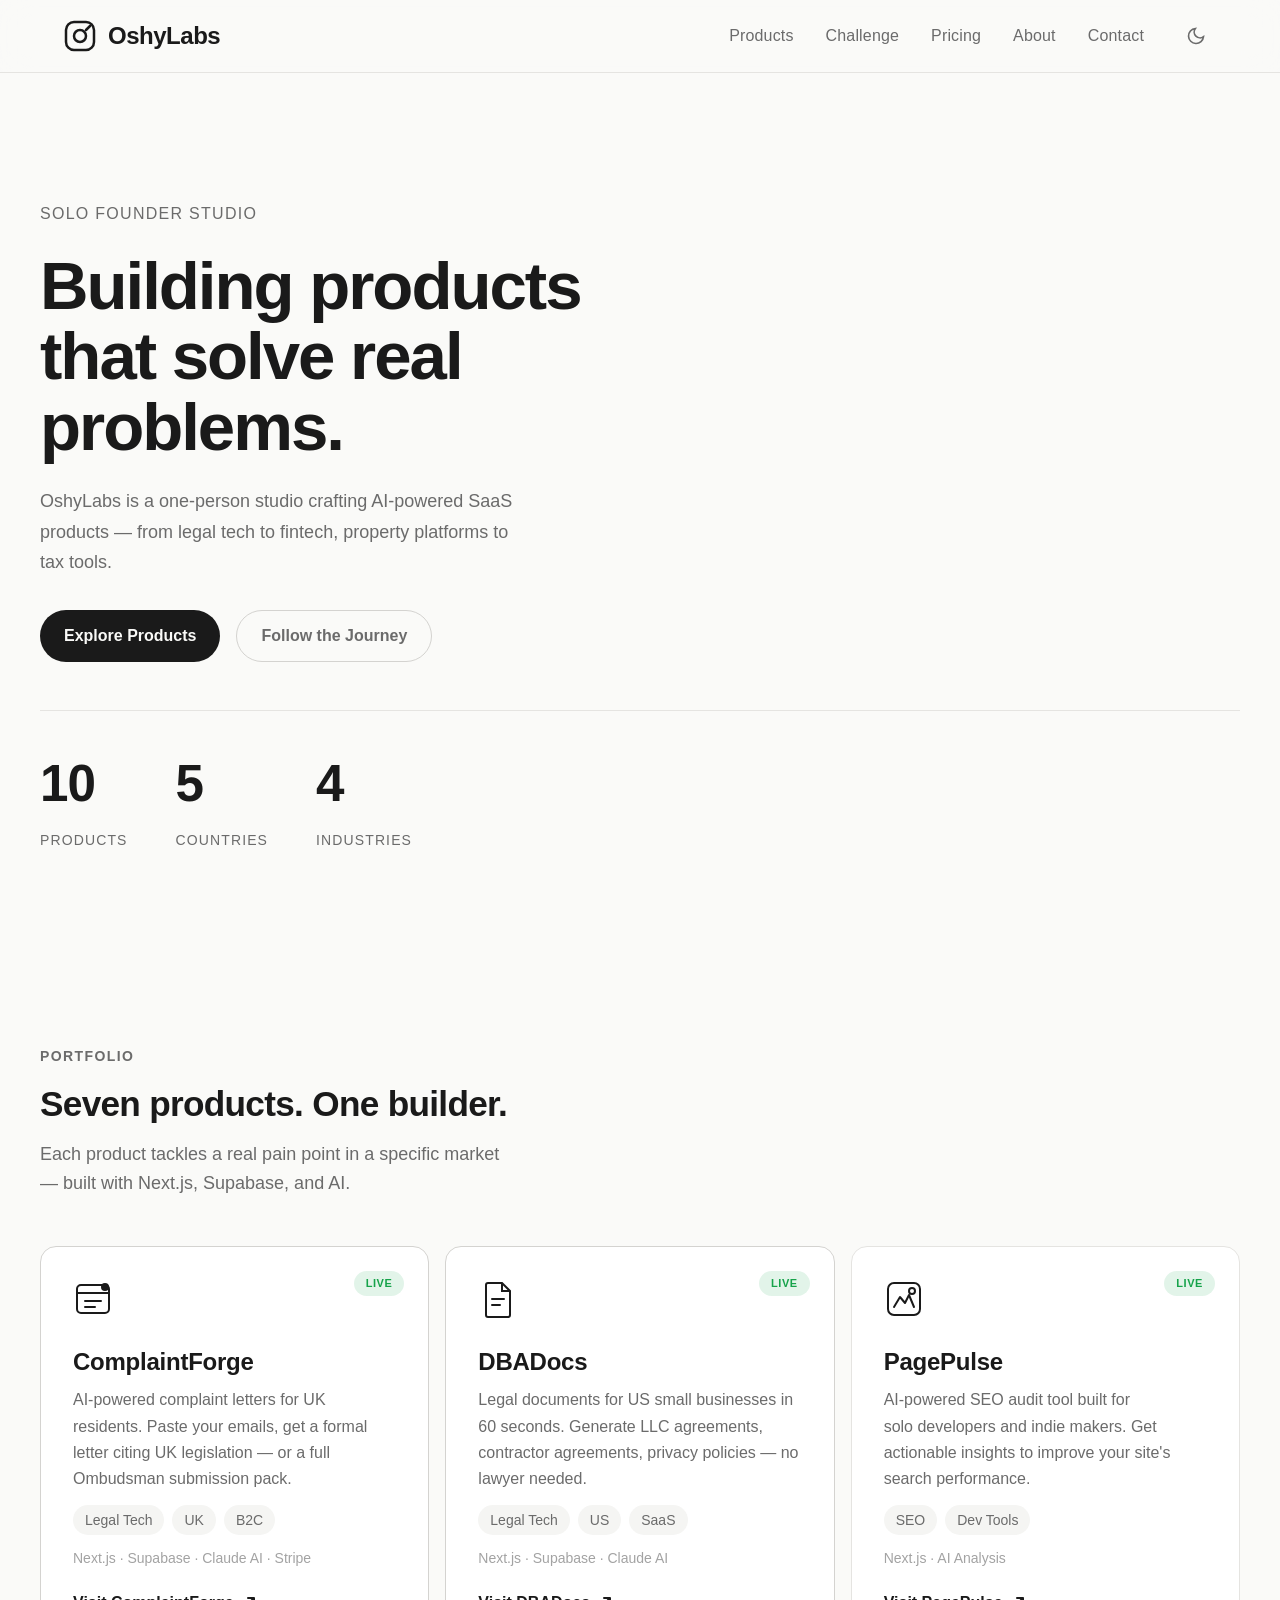
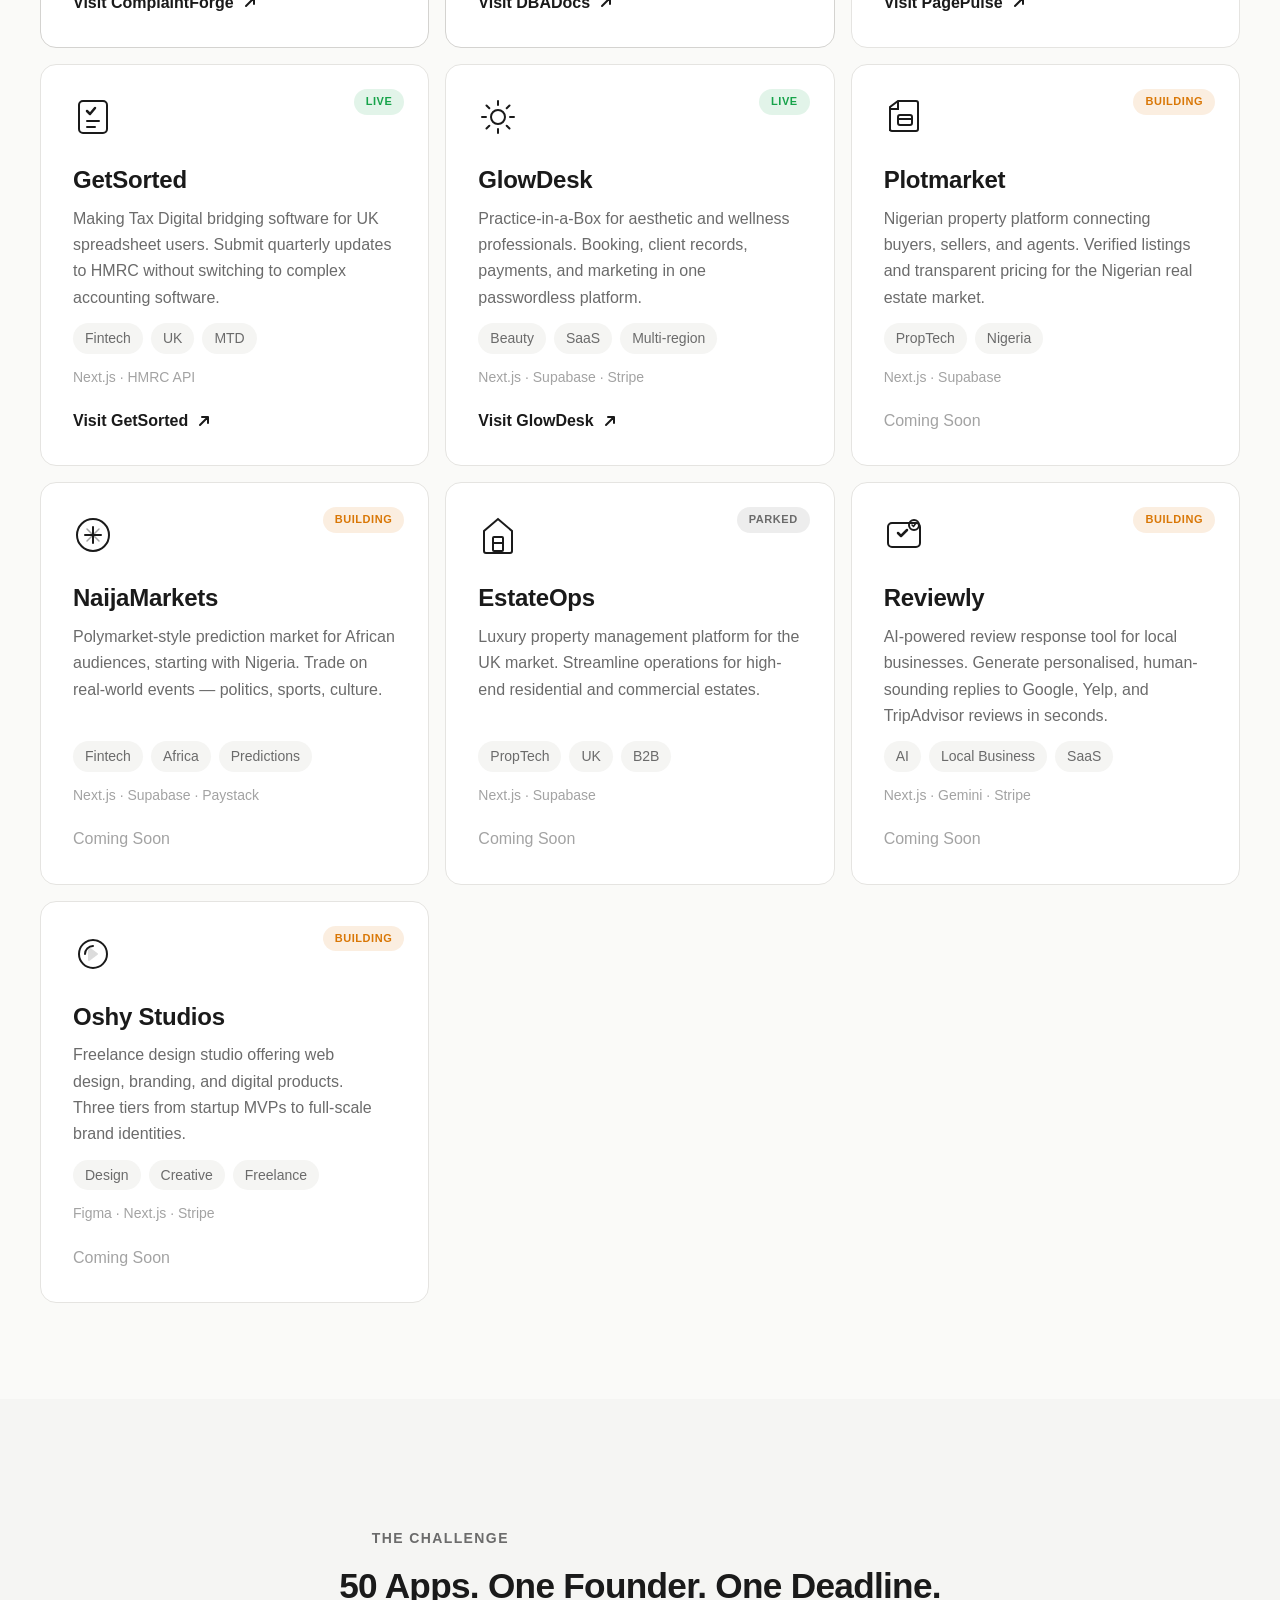
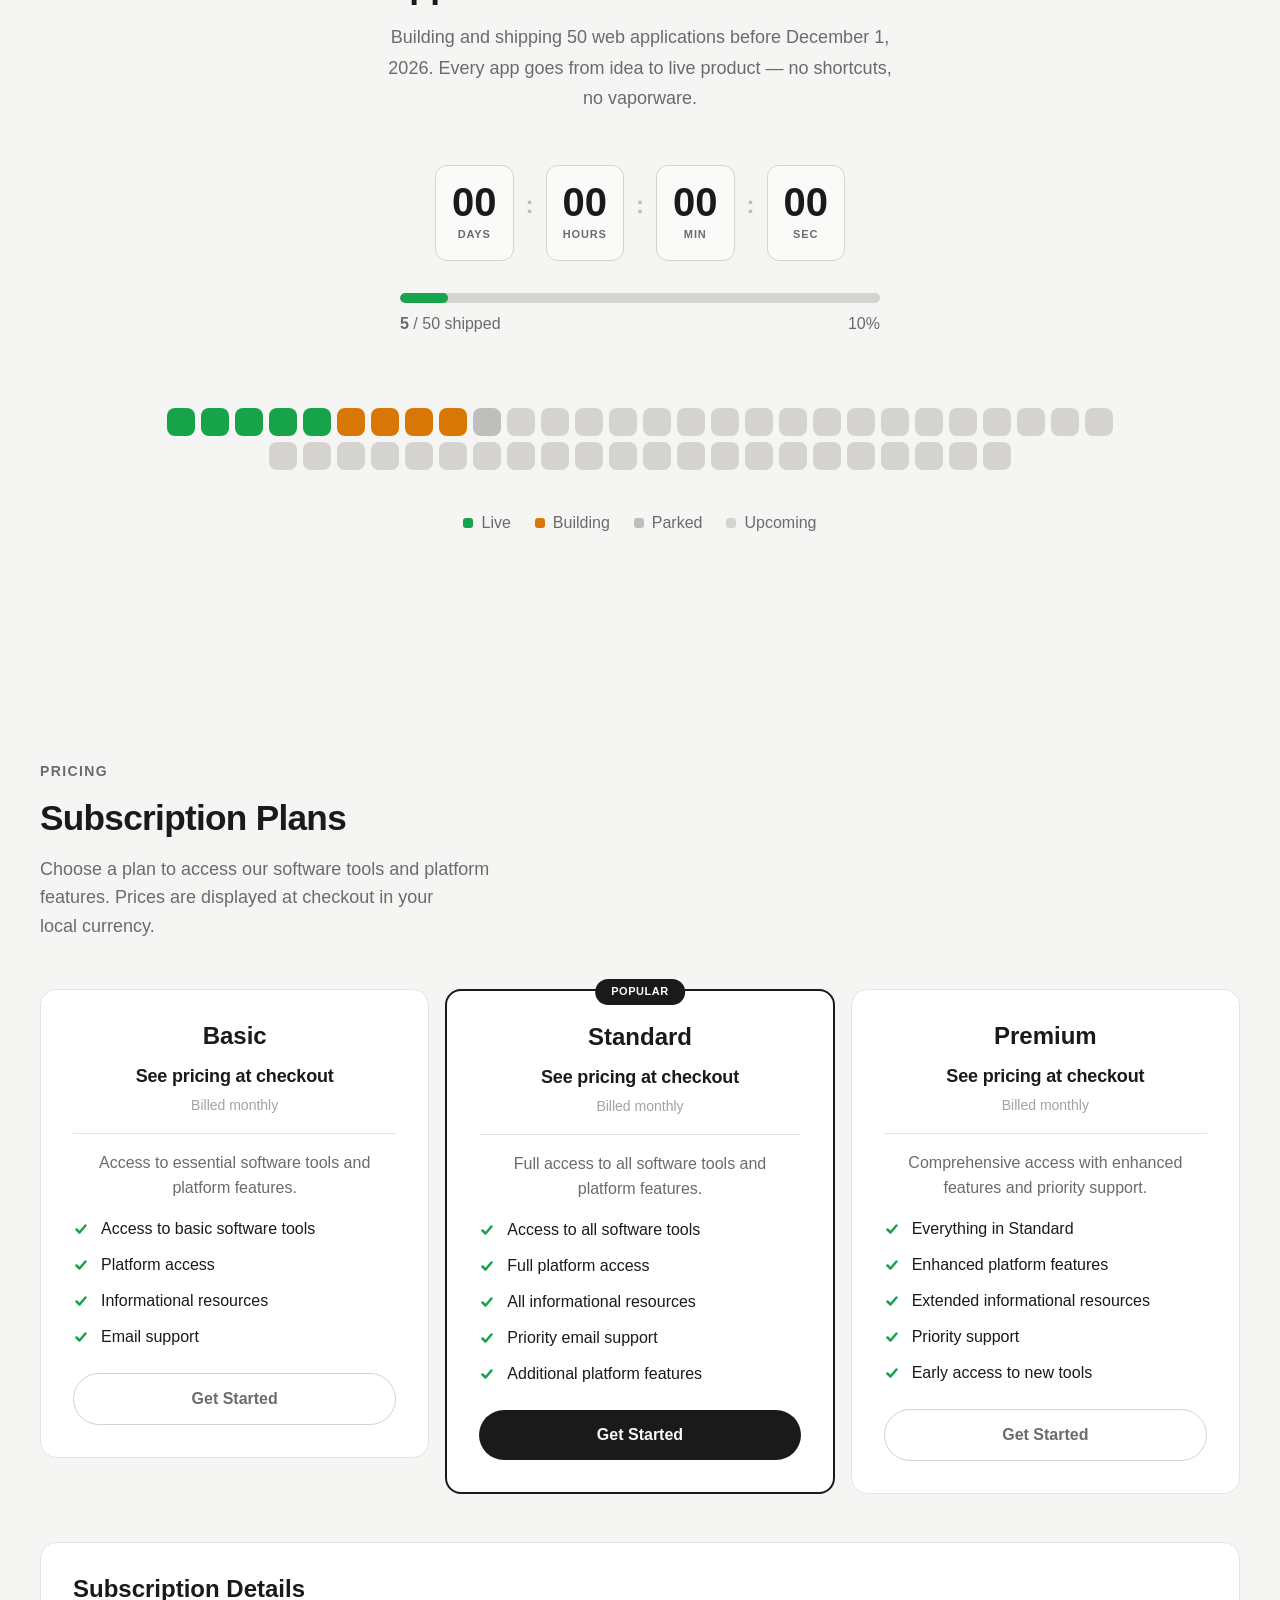
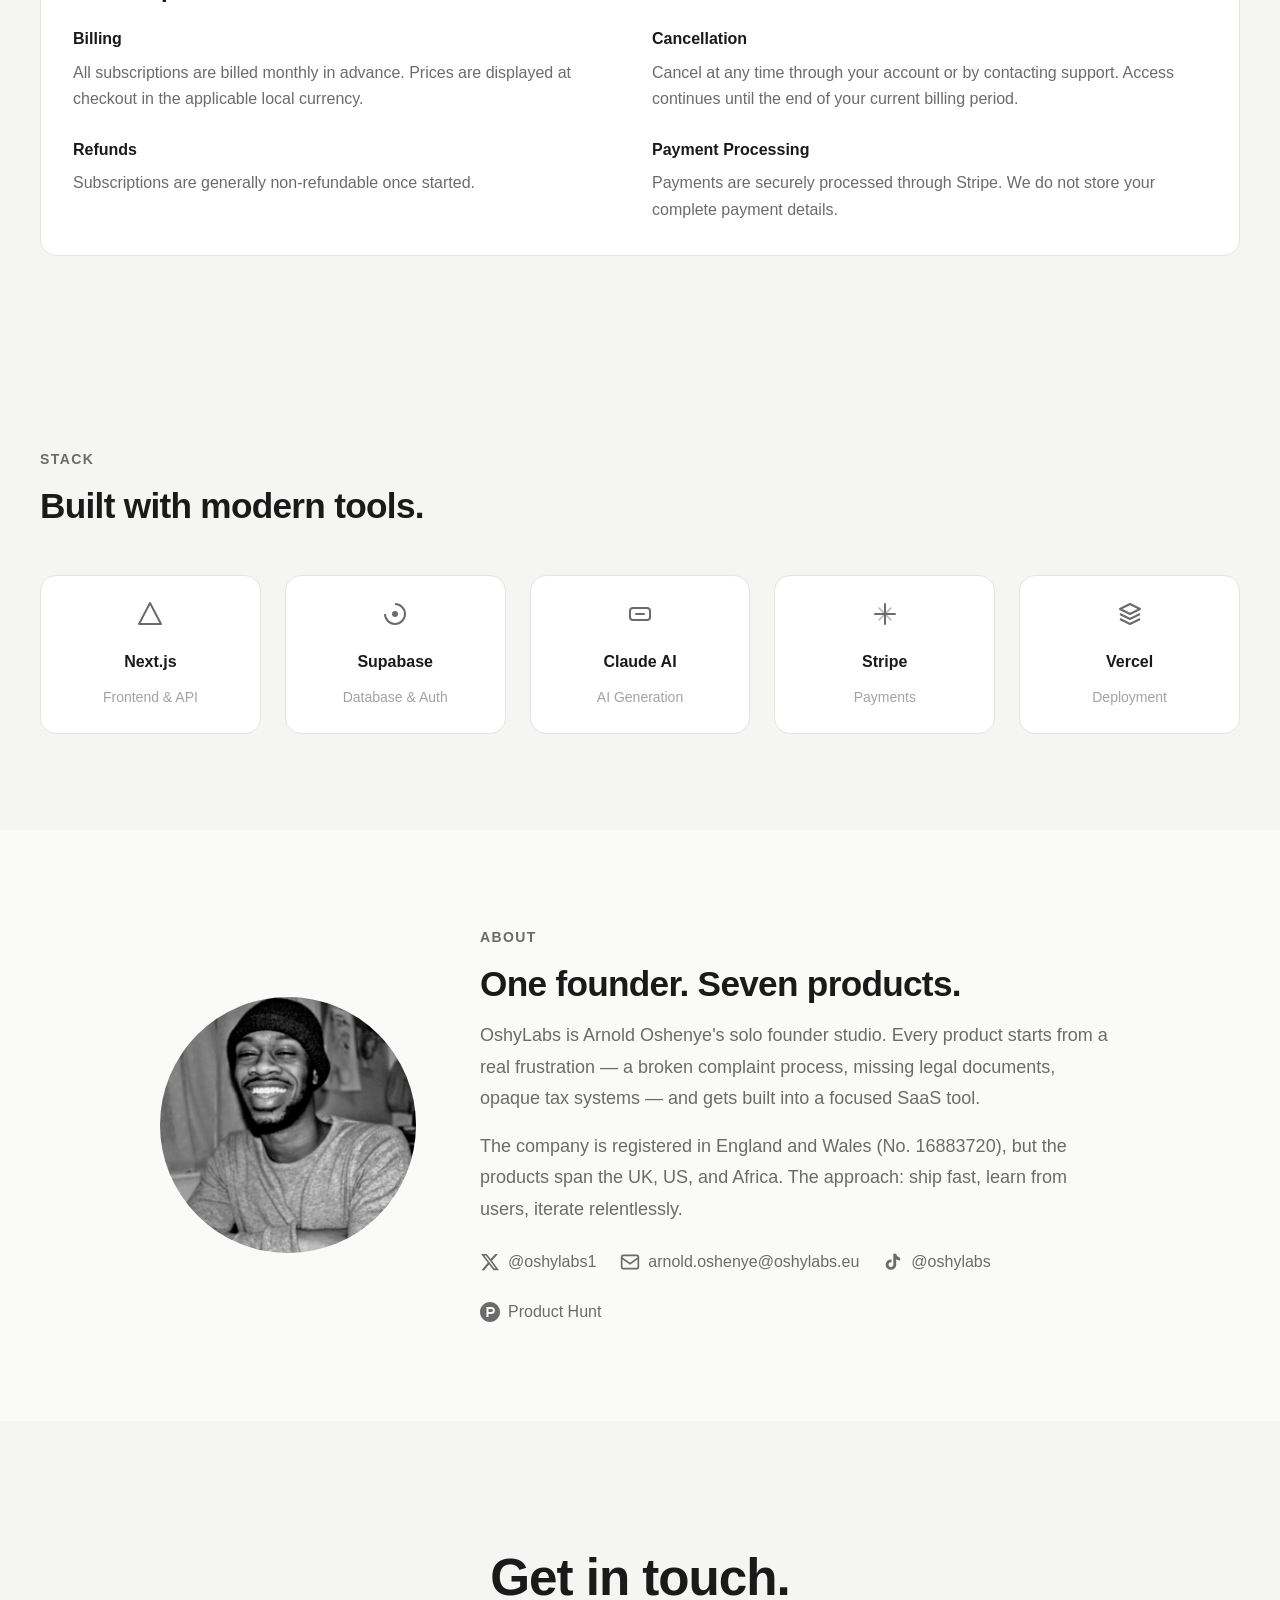
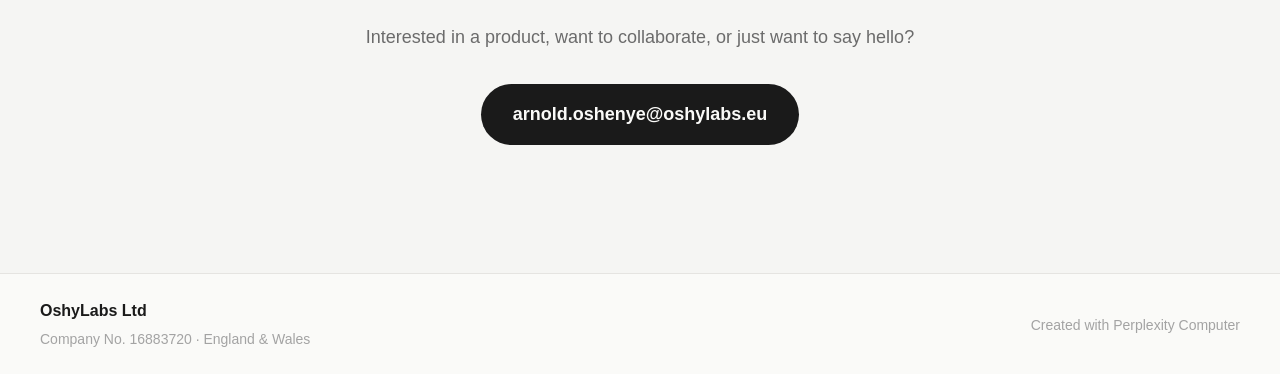
==== commit 20c72fc4: "feat: add GlowDesk (Live) — practice management for beauty pros" ====
--- a/index.html
+++ b/index.html
@@ -21,7 +21,7 @@
 <meta charset="UTF-8">
 <meta name="viewport" content="width=device-width, initial-scale=1.0">
 <title>OshyLabs — Building AI-Powered Products</title>
-<meta name="description" content="OshyLabs builds AI-powered SaaS products for real-world problems. Explore our portfolio of 9 products across legal tech, fintech, property, and more.">
+<meta name="description" content="OshyLabs builds AI-powered SaaS products for real-world problems. Explore our portfolio of 10 products across legal tech, fintech, property, beauty, and more.">
 <meta property="og:title" content="OshyLabs — Building AI-Powered Products">
 <meta property="og:description" content="A solo founder's portfolio of AI-powered SaaS products solving real problems.">
 <meta property="og:type" content="website">
@@ -109,7 +109,7 @@
     </div>
     <div class="hero__stats">
       <div class="stat">
-        <span class="stat__number" data-count="9">0</span>
+        <span class="stat__number" data-count="10">0</span>
         <span class="stat__label">Products</span>
       </div>
       <div class="stat">
@@ -231,6 +231,29 @@
         </a>
       </article>
 
+      <!-- GlowDesk -->
+      <article class="product-card">
+        <div class="product-card__icon">
+          <svg width="40" height="40" viewBox="0 0 40 40" fill="none">
+            <circle cx="20" cy="20" r="7" stroke="currentColor" stroke-width="2"/>
+            <path d="M20 4v4M20 32v4M4 20h4M32 20h4M8.5 8.5l2.8 2.8M28.7 28.7l2.8 2.8M8.5 31.5l2.8-2.8M28.7 11.3l2.8-2.8" stroke="currentColor" stroke-width="2" stroke-linecap="round"/>
+          </svg>
+        </div>
+        <div class="product-card__badge">Live</div>
+        <h3 class="product-card__name">GlowDesk</h3>
+        <p class="product-card__desc">Practice-in-a-Box for aesthetic and wellness professionals. Booking, client records, payments, and marketing in one passwordless platform.</p>
+        <div class="product-card__meta">
+          <span class="meta-tag">Beauty</span>
+          <span class="meta-tag">SaaS</span>
+          <span class="meta-tag">Multi-region</span>
+        </div>
+        <div class="product-card__stack">Next.js · Supabase · Stripe</div>
+        <a href="https://glowdesk.se" target="_blank" rel="noopener noreferrer" class="product-card__link">
+          Visit GlowDesk
+          <svg width="16" height="16" viewBox="0 0 16 16" fill="none" stroke="currentColor" stroke-width="2" stroke-linecap="round"><path d="M4 12L12 4M12 4H6M12 4v6"/></svg>
+        </a>
+      </article>
+
       <!-- Plotmarket -->
       <article class="product-card">
         <div class="product-card__icon">
@@ -376,11 +399,11 @@
 
       <div class="challenge__progress">
         <div class="progress__bar">
-          <div class="progress__fill" id="progressFill" style="width: 8%"></div>
+          <div class="progress__fill" id="progressFill" style="width: 10%"></div>
         </div>
         <div class="progress__labels">
-          <span class="progress__count"><strong>4</strong> / 50 shipped</span>
-          <span class="progress__percent">8%</span>
+          <span class="progress__count"><strong>5</strong> / 50 shipped</span>
+          <span class="progress__percent">10%</span>
         </div>
       </div>
     </div>
@@ -392,6 +415,7 @@
         <div class="tracker__dot tracker__dot--live" data-app="DBADocs" data-status="Live"></div>
         <div class="tracker__dot tracker__dot--live" data-app="PagePulse" data-status="Live"></div>
         <div class="tracker__dot tracker__dot--live" data-app="GetSorted" data-status="Live"></div>
+        <div class="tracker__dot tracker__dot--live" data-app="GlowDesk" data-status="Live"></div>
         <!-- Building apps -->
         <div class="tracker__dot tracker__dot--building" data-app="Plotmarket" data-status="Building"></div>
         <div class="tracker__dot tracker__dot--building" data-app="NaijaMarkets" data-status="Building"></div>
@@ -440,7 +464,7 @@
         <div class="tracker__dot" data-app="#47"></div>
         <div class="tracker__dot" data-app="#48"></div>
         <div class="tracker__dot" data-app="#49"></div>
-        <div class="tracker__dot" data-app="#50"></div>
+
       </div>
       <div class="tracker__legend">
         <span class="tracker__legend-item"><span class="tracker__dot-inline tracker__dot-inline--live"></span> Live</span>
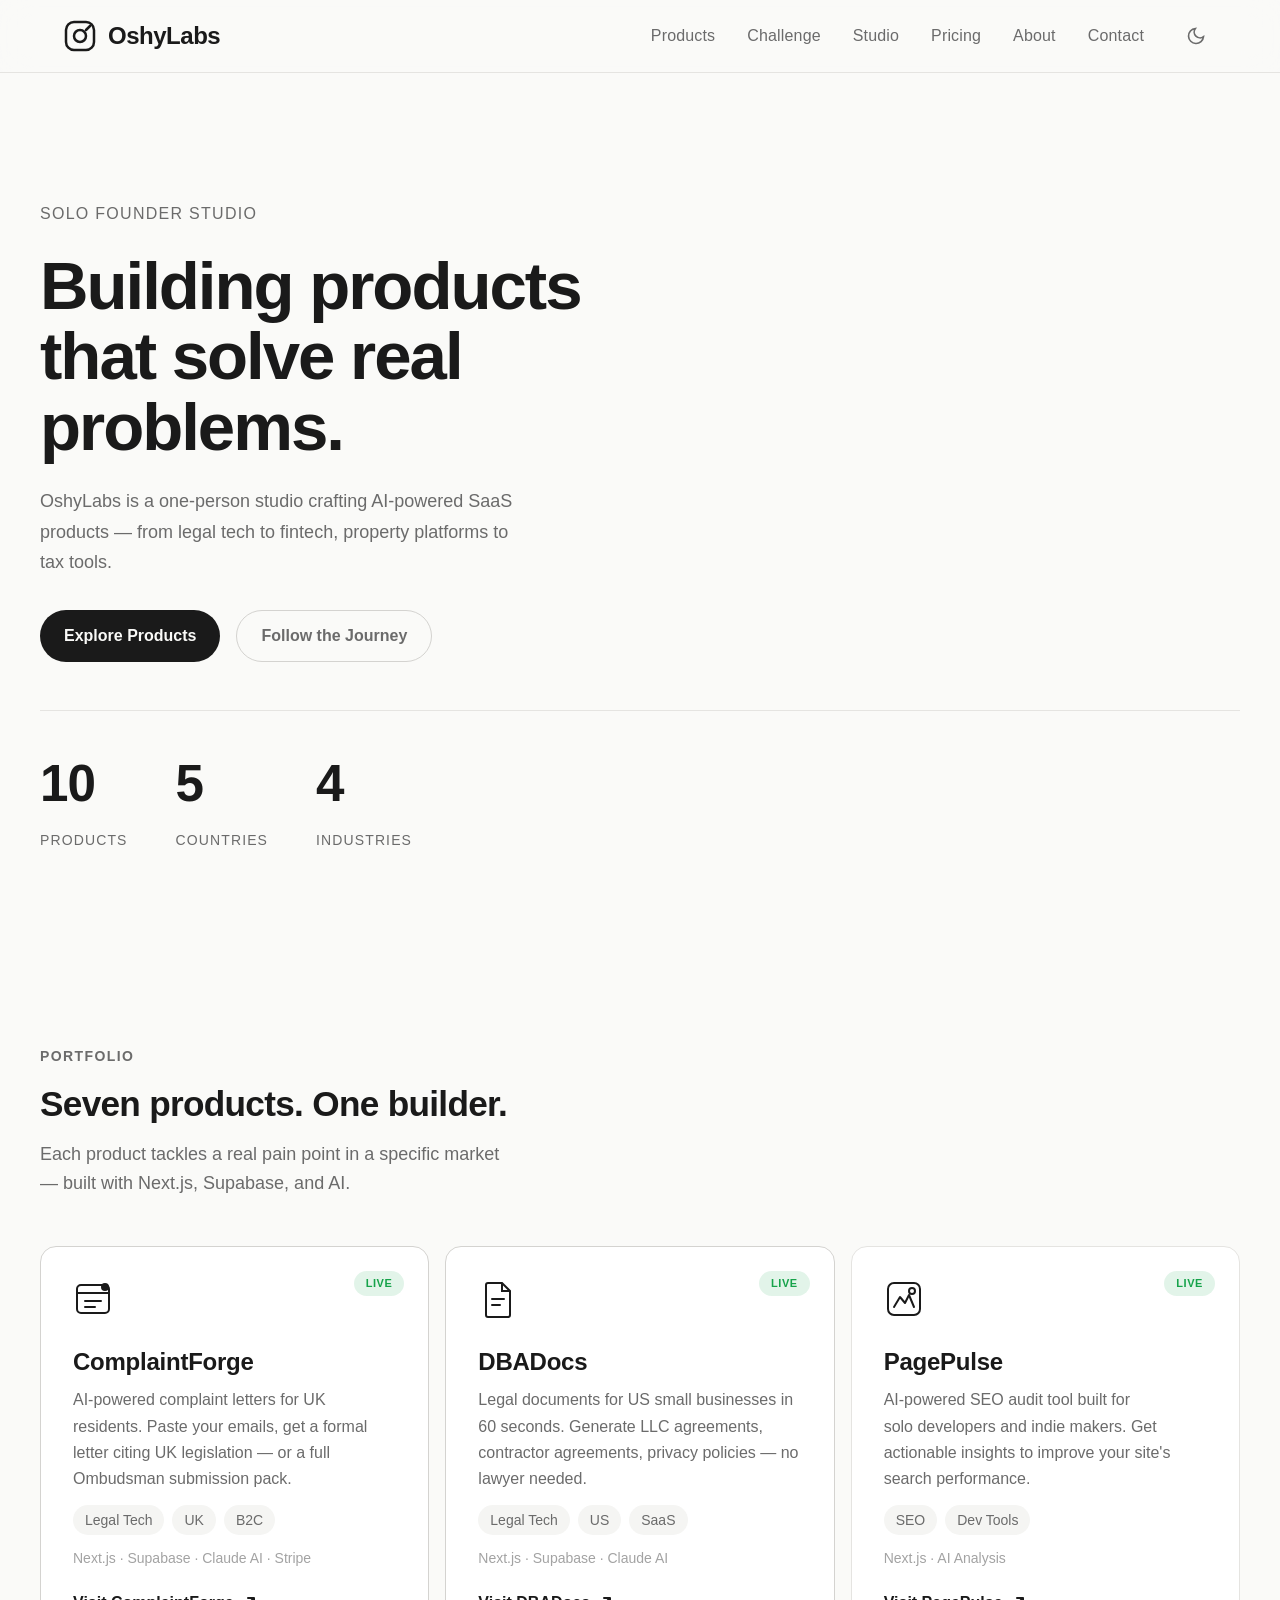
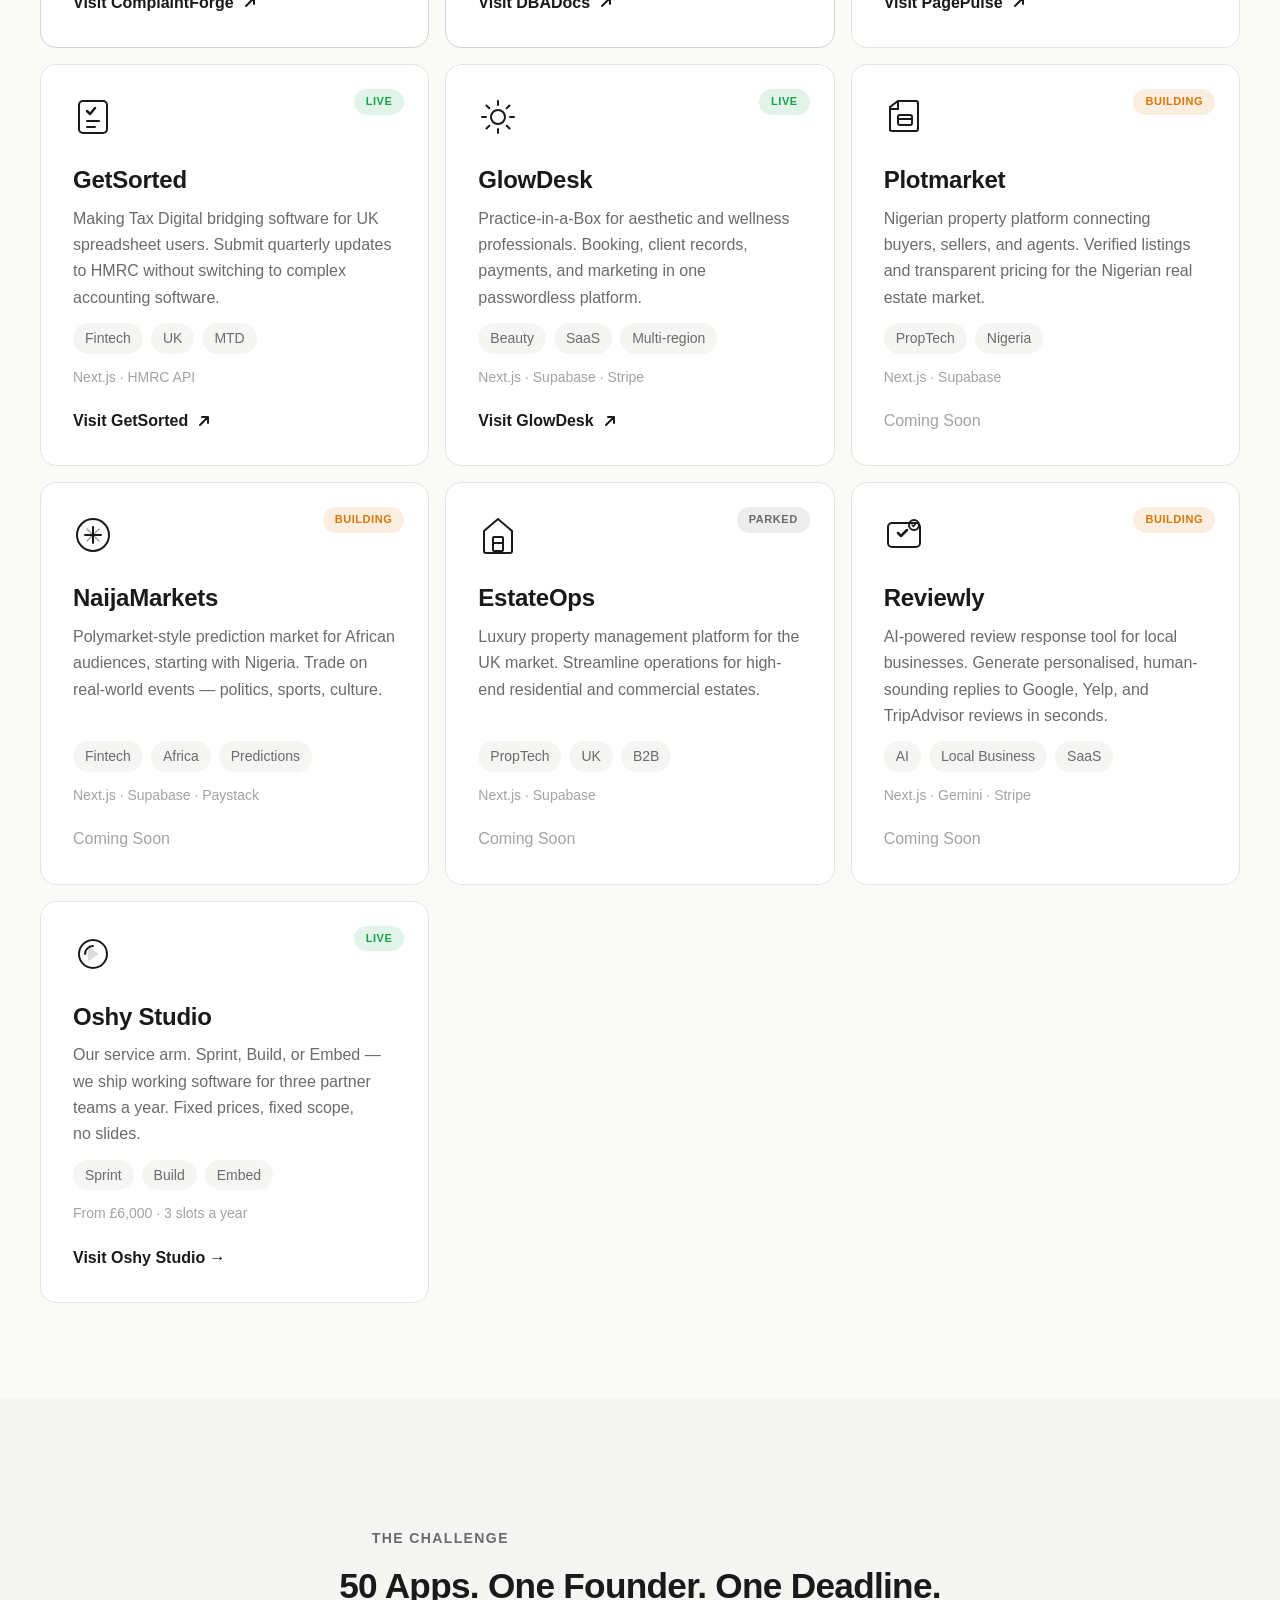
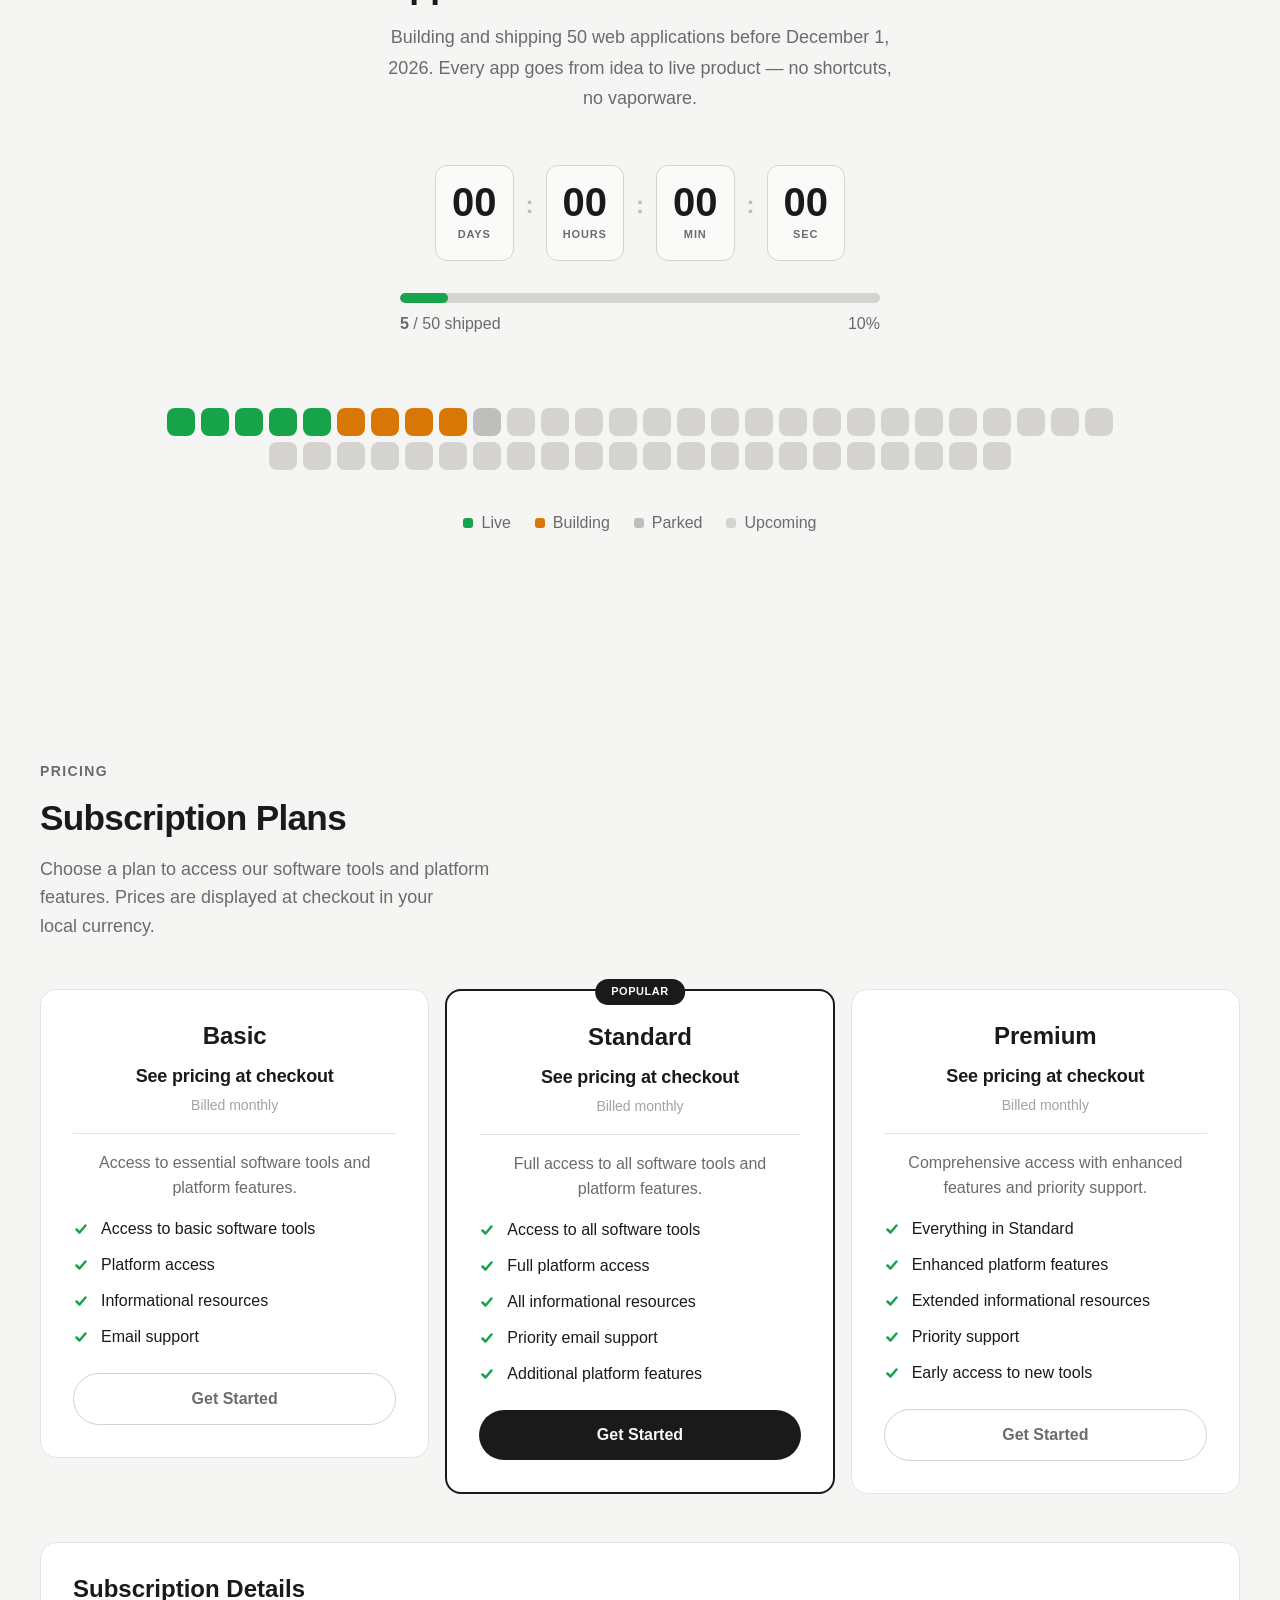
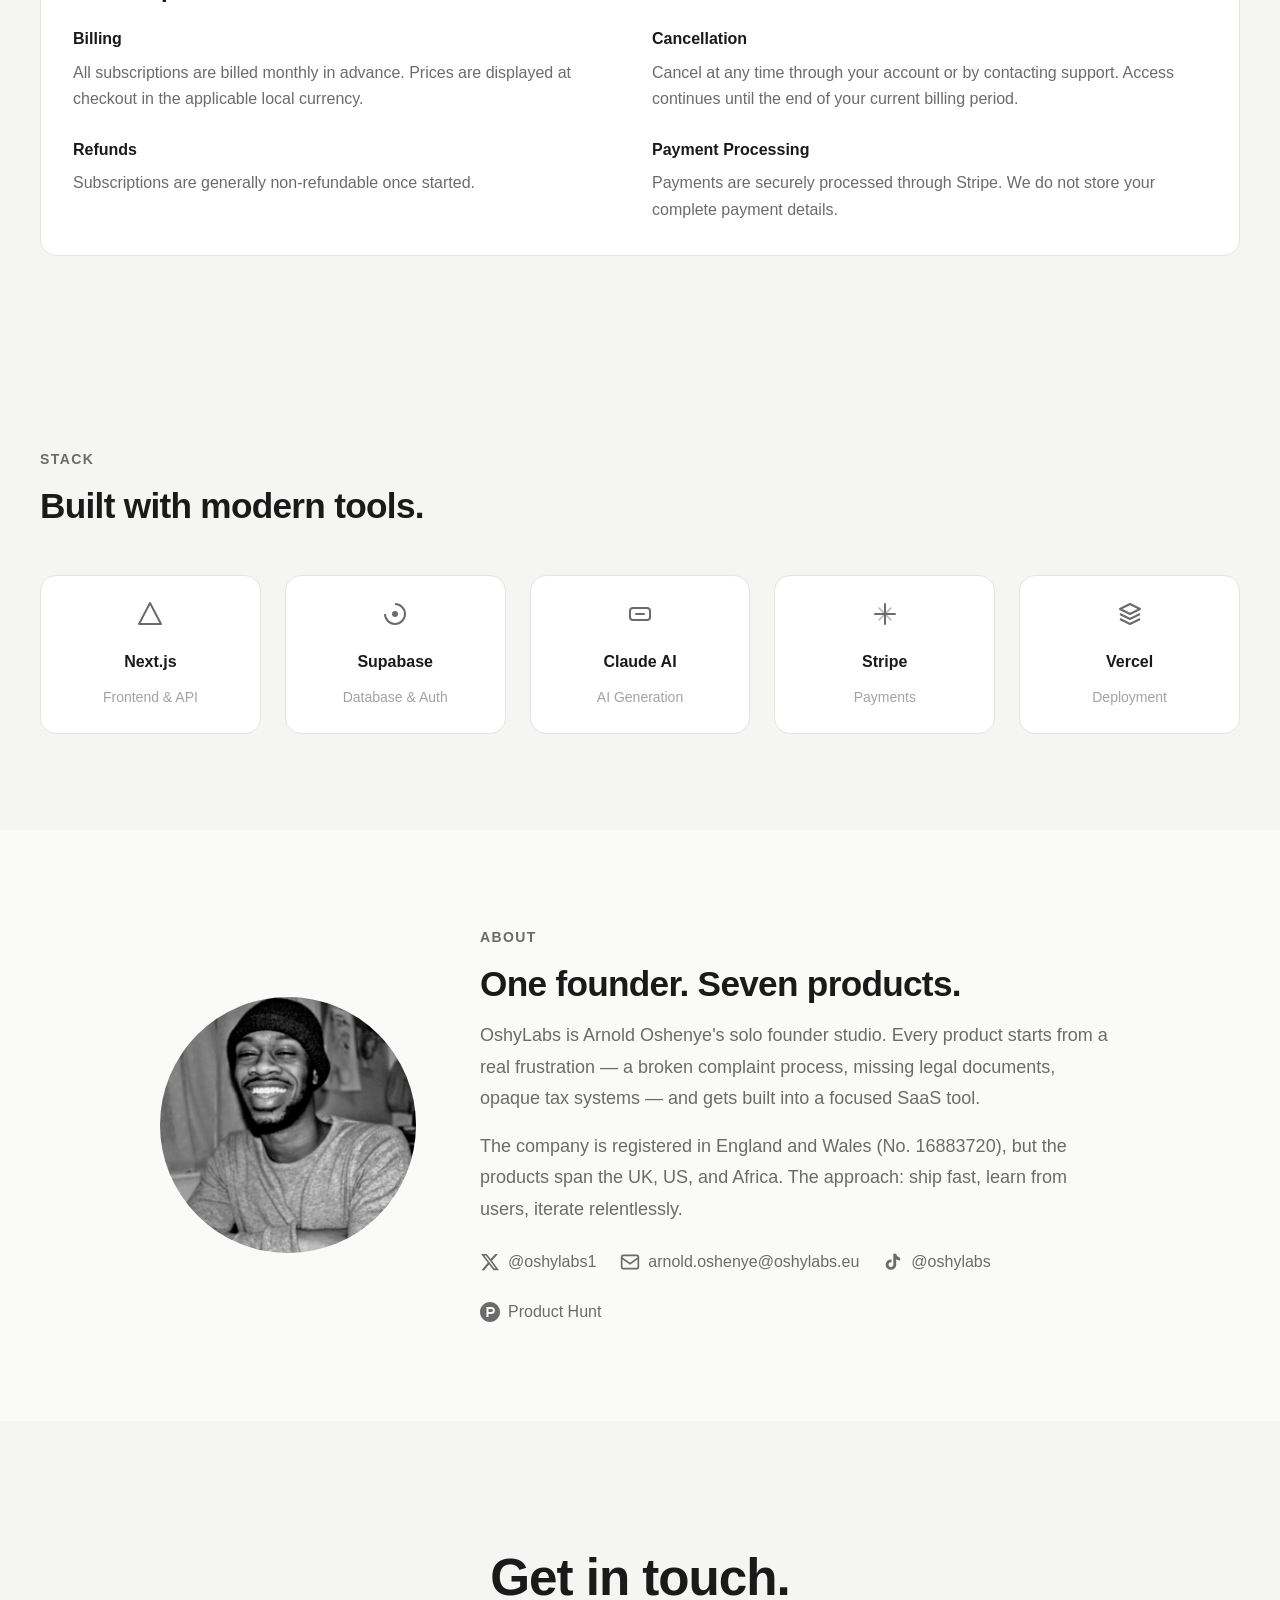
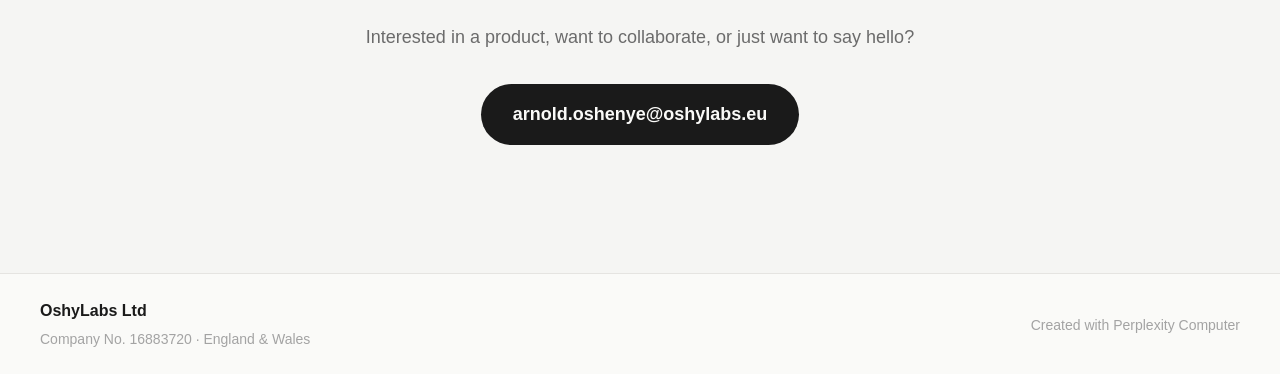
==== commit 812e8681: "feat: add Oshy Studio service page - New /studio.html editorial page (Fraunces, bone/ink/clay palett" ====
--- a/index.html
+++ b/index.html
@@ -69,6 +69,7 @@
     <nav class="nav" role="navigation" aria-label="Main navigation">
       <a href="#products" class="nav__link">Products</a>
       <a href="#challenge" class="nav__link">Challenge</a>
+      <a href="studio.html" class="nav__link">Studio</a>
       <a href="#pricing" class="nav__link">Pricing</a>
       <a href="#about" class="nav__link">About</a>
       <a href="#contact" class="nav__link">Contact</a>
@@ -349,16 +350,16 @@
             <path d="M16 14l8 6-8 6V14z" fill="currentColor" opacity="0.15" stroke="currentColor" stroke-width="2" stroke-linejoin="round"/>
           </svg>
         </div>
-        <div class="product-card__badge product-card__badge--building">Building</div>
-        <h3 class="product-card__name">Oshy Studios</h3>
-        <p class="product-card__desc">Freelance design studio offering web design, branding, and digital products. Three tiers from startup MVPs to full-scale brand identities.</p>
-        <div class="product-card__meta">
-          <span class="meta-tag">Design</span>
-          <span class="meta-tag">Creative</span>
-          <span class="meta-tag">Freelance</span>
-        </div>
-        <div class="product-card__stack">Figma · Next.js · Stripe</div>
-        <span class="product-card__link product-card__link--soon">Coming Soon</span>
+        <div class="product-card__badge product-card__badge--live">Live</div>
+        <h3 class="product-card__name">Oshy Studio</h3>
+        <p class="product-card__desc">Our service arm. Sprint, Build, or Embed — we ship working software for three partner teams a year. Fixed prices, fixed scope, no slides.</p>
+        <div class="product-card__meta">
+          <span class="meta-tag">Sprint</span>
+          <span class="meta-tag">Build</span>
+          <span class="meta-tag">Embed</span>
+        </div>
+        <div class="product-card__stack">From £6,000 · 3 slots a year</div>
+        <a href="studio.html" class="product-card__link">Visit Oshy Studio →</a>
       </article>
 
     </div>
